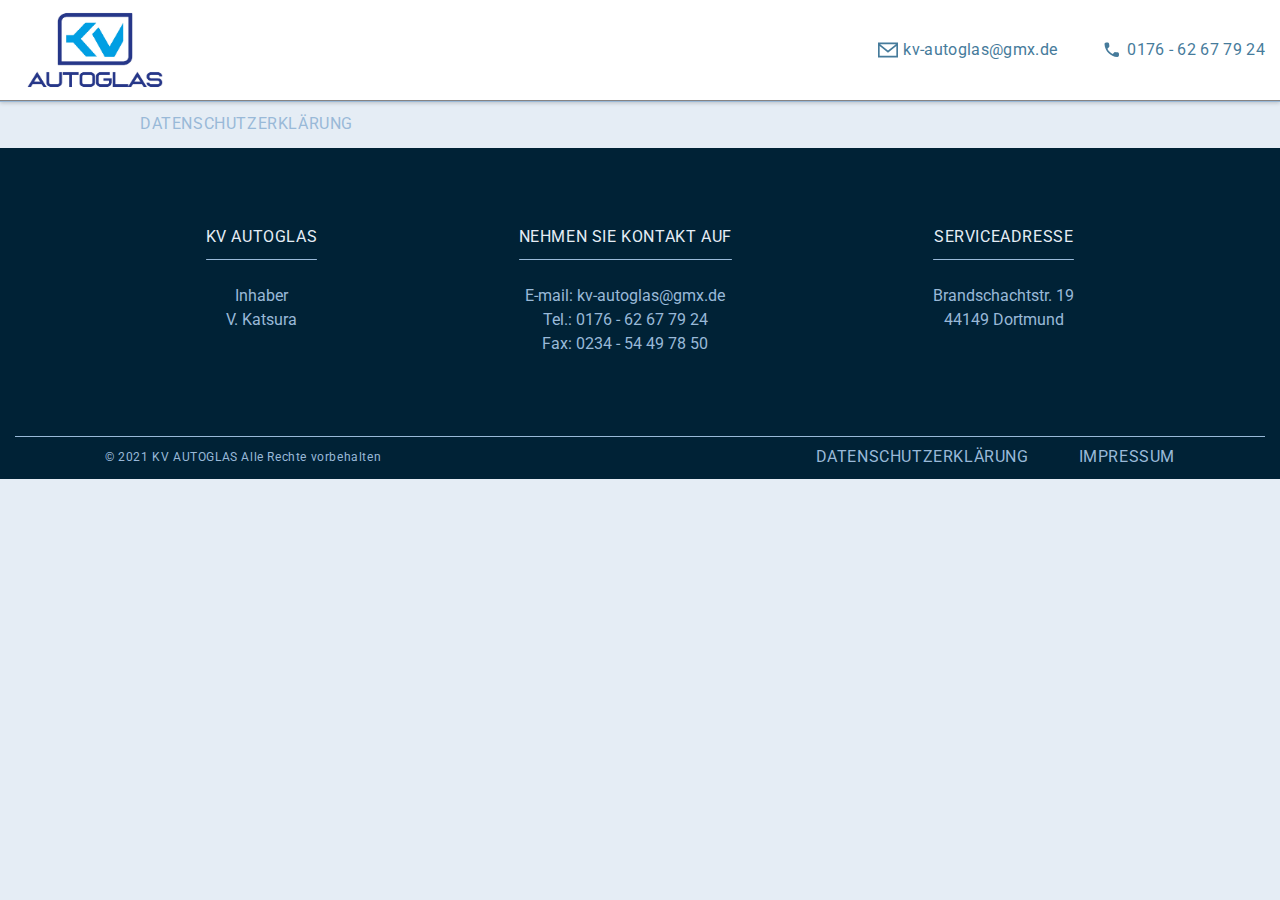
==== datenschutz.html @ 668f6c41 "Добавляет страницу защита данных" ====
<!DOCTYPE html>
<html lang="en">
    <head>
        <meta charset="UTF-8" />
        <meta http-equiv="X-UA-Compatible" content="IE=edge" />
        <meta name="viewport" content="width=device-width, initial-scale=1.0" />
        <title> AUTOGLAS-REPARATUR | KV AUTOGLAS</title>
        <meta name="description" content=" Service in Sachen Autoglas-Reparatur und Autoglas-Austausch">
        <link rel="shortcut icon" href="./images/Logo_KV-Autoglas-fav.jpg" type="image/x-icon" />
        <link rel="preconnect" href="https://fonts.gstatic.com" />
        <link
          href="https://fonts.googleapis.com/css2?family=Raleway:wght@700&family=Roboto:wght@400;500;700;900&display=swap"
          rel="stylesheet"
        />
        <link
          rel="stylesheet"
          href="https://cdnjs.cloudflare.com/ajax/libs/modern-normalize/1.0.0/modern-normalize.min.css"
        />
        <link rel="stylesheet" href="./CSS/mein.min.css" />
      </head>
<body>
    <header class="header header--datenschutz">
        <div class="contacts__wrap contacts__wrap--datenschutz" id="header">
          <div class="container container__contacts container__contacts--datenschutz">
            <a class="logo logo--mobile" href="./index.html"
              ><img
                class="logo-img"
                src="./images/Logo_KV-Autoglas-1.jpg"
                alt="Logo"
                width="180"
                height="90"
            /></a>
            <ul class="list contacts--header contacts--desktop">
              <li class="contacts__item--header contacts__item--desktop">
                <a
                  class="contacts__link--header"
                  href="mailto:kv-autoglas@gmx.de"
                >
                  <svg class="contacts__icon" width="20" height="20">
                    <use
                      href="./images/icon-contacts/icons.svg#icon-iconmonstr-email-4"
                    ></use>
                  </svg>
                  kv-autoglas@gmx.de</a
                >
              </li>
              <li class="contacts__item--header contacts__item--desktop">
                <a class="contacts__link--header" href="tel:017662677924">
                  <svg class="contacts__icon" width="20" height="20">
                    <use
                      href="./images/icon-contacts/icons.svg#icon-phone-black-18dp-1"
                    ></use>
                  </svg>
                  0176 - 62 67 79 24</a
                >
              </li>
            </ul>
          </div>
        </div>
    </header>
<main>
<section class="datenschutz">
   <ul class=" list datenschutz__list">
    <li class="list datenschutz__item"><a class="datenschutz__link" href="./index.html"></a></li>
    <li class="list datenschutz__item"><a class="datenschutz__link" href="./datenschutz.html">Datenschutzerklärung</a></li>
</ul> 
<h1></h1>
<p></p>
</section>
</main>
<footer class="footer" id="contacts">
    <div class="container">
      <div class="container__footer">
        <h2 class="visually-hidden">Контактная информация</h2>
        <section class="person footer__section">
          <h3 class="footer__title">KV AUTOGLAS</h3>
          <p class="footer__text">
            Inhaber<br />
            V. Katsura
          </p>
        </section>

        <section class="footer__section">
          <h3 class="footer__title">Nehmen Sie Kontakt auf</h3>
          <ul class="list contacts__content--footer">
            <li class="contacts__item--footer">
              <a
                class="contacts__link--footer footer__text"
                href="mailto:kv-autoglas@gmx.de"
                >E-mail: kv-autoglas@gmx.de</a
              >
            </li>

            <li class="contacts__item--footer">
              <a
                class="contacts__link--footer footer__text"
                href="tel:017662677924"
              >
                Tel.: 0176 - 62 67 79 24</a
              >
            </li>

            <li class="contacts__item--footer">
              <a
                class="contacts__link--footer footer__text"
                href="tel:023454497850"
              >
                Fax: 0234 - 54 49 78 50</a
              >
            </li>
          </ul>
        </section>

        <address class="address footer__section">
          <p class="footer__title">Serviceadresse</p>
          <a
            class="footer__text adress__link--footer"
            target="_blank"
            rel="noreferrer noopener"
            href="https://goo.gl/maps/AEfGCURZD6ztmuQS8"
            >Brandschachtstr. 19 <br />
            44149 Dortmund</a
          >
        </address>
      </div>
      <section class="datenschutz">
        <p class="copyright">	
          &#169; 2021 KV AUTOGLAS Alle Rechte vorbehalten</p>
         <ul class="list datenschutz__list">
            <li class="datenschutz__item"><a class="datenschutz__link" href="./datenschutz.html">Datenschutzerklärung</a></li>
            <li class="datenschutz__item"><a class="datenschutz__link" href="">Impressum</a></li>
        </ul>
      </section>
     
     </div>
  </footer>
</body>
</html>
---- CSS/mein.min.css ----
:root{--color-white: #ffffff;--color-text-footer: #99b9d8;--color-light: rgb(134, 132, 132);--color-main-text: #1f2c37;--color-text-contacts: #467b9b;--color-text-slogan: #001623;--color-text-title: #467b9b;--color-accent-dark: #002236;--color-accent-dark-transparent: rgba(0, 34, 54, 0.5);--color-accent-light: #2196f3;--color-icon-accent: #2196f3;--bgc-main: #e5edf5;--bgc-main-nav: #001623}.title{font-weight:400;line-height:1.1;letter-spacing:0.05em;text-transform:uppercase;color:var(--color-text-title)}.main-nav__link,.footer__title,.datenschutz__item{font-style:normal;text-transform:uppercase;color:var(--color-white)}.services__slogan,.advantages__slogan{font-style:normal;font-weight:500;line-height:1.1;color:var(--color-text-slogan)}.footer__text{font-style:normal;font-weight:400;font-size:16px;line-height:1.5;letter-spacing:0em;color:var(--color-text-footer)}.main__title{font-weight:900;text-transform:uppercase;color:var(--color-white)}body{font-family:Roboto, sans-serif;font-style:normal;font-weight:400;font-size:16px;line-height:2;letter-spacing:0.03em;background-color:var(--bgc-main);color:var(--color-main-text)}@media screen and (min-width: 768px){body{font-size:20px;letter-spacing:0.03em}}@media screen and (min-width: 1280px){body{font-size:20px;letter-spacing:0.03em}}.visually-hidden{position:absolute !important;clip:rect(1px 1px 1px 1px);clip:rect(1px, 1px, 1px, 1px);padding:0 !important;border:0 !important;height:1px !important;width:1px !important;overflow:hidden;margin-bottom:0}img{display:block;max-width:100%;height:auto}h1,h2,h3,h4,p{margin-top:0}button{font-family:inherit;cursor:pointer}.list{list-style:none;margin:0;padding:0}a{text-decoration:none;display:block}.container{width:100%;margin-left:auto;margin-right:auto;padding:0 15px}@media screen and (max-width: 767.98px){.container{max-width:480px}}@media screen and (min-width: 768px){.container{width:768px}}@media screen and (min-width: 1280px){.container{width:1280px}}.scrollup{position:fixed;z-index:2;width:35px;height:35px;background-color:var(--color-text-contacts);border:none;right:10px;bottom:100px;padding:8px 0;cursor:pointer;border-radius:50%;text-align:center;opacity:1;box-shadow:0px 4px 4px rgba(171,129,108,0.25);transition:transform 300ms ease-in-out}@media screen and (min-width: 768px){.scrollup{right:30px;bottom:150px;width:45px;height:45px}}@media screen and (min-width: 1280px){.scrollup{right:50px;bottom:200px;width:50px;height:50px;width:40px;height:40px}}.scrollup:hover{transform:scale(1.2);outline:none;-webkit-tap-highlight-color:rgba(255,255,255,0) !important;-webkit-focus-ring-color:rgba(255,255,255,0) !important;outline:none !important}.scrollup__icon{fill:var(--bgc-main);width:20px;height:20px}@media screen and (min-width: 768px){.scrollup__icon{width:22px;height:22px}}@media screen and (min-width: 1280px){.scrollup__icon{width:25px;height:25px}}.mobile-menu{position:absolute;z-index:300;top:-800%;left:0;width:100%;height:400px;display:flex;flex-direction:column;justify-content:space-between;overflow:auto;padding:40px 40px 40px 40px;background-color:var(--bgc-main-nav);transition:right 300ms;transition:opacity 500ms cubic-bezier(0.4, 0, 0.2, 1)}.mobile-menu.is-open{top:55px;left:0}.mobile-menu--close{display:none}.is-open .mobile-menu--close{display:block}.is-open .mobile-menu--open{display:none}@media screen and (max-width: 767.98px){.desktop{display:none}}.main-nav{text-align:center}@media screen and (min-width: 768px){.main-nav{display:flex;padding-left:20px;padding-right:20px;justify-content:space-between}}@media screen and (min-width: 1280px){.main-nav{display:flex;padding-left:90px;padding-right:90px;justify-content:space-between}}.main-nav__item{position:relative}.main-nav__link{padding:20px 0 20px 0;font-size:16px;font-weight:400;line-height:1.14}@media screen and (min-width: 768px) and (max-width: 1000px){.main-nav__link{font-size:14px;font-weight:400;line-height:1.14}}.main-nav__link::after{position:absolute;bottom:2px;left:0;content:"";display:block;height:2px;width:100%;border-radius:2px;background-color:var(--color-white);transition:transform 270ms cubic-bezier(0.4, 0, 0.2, 1);transform:scale(0)}.main-nav__item:hover .main-nav__link::after,.main-nav__item:focus .main-nav__link::after{transform:scale(1)}.section{padding-top:50px;padding-bottom:50px}@media screen and (min-width: 768px){.section{padding-top:70px;padding-bottom:70px}}@media screen and (min-width: 1280px){.section{padding-top:120px;padding-bottom:120px}}.title{display:block;margin-bottom:20px;font-size:10px}@media screen and (min-width: 768px){.title{font-size:12px}}.title::after{content:"";display:inline-block;margin-left:8px;width:50px;height:1px;background-color:var(--color-text-title)}.copyright{text-align:center;margin-bottom:0;font-style:normal;font-weight:400;font-size:12px;line-height:1.5;letter-spacing:0.05em;color:var(--color-text-footer)}.header-nav{background-color:var(--bgc-main-nav);position:fixed;z-index:100;top:0;left:0;width:100%}@media screen and (max-width: 767.98px){.container--nav{display:flex;justify-content:space-between;align-items:center;padding-top:5px;padding-bottom:5px}}.contacts--mobile{display:flex;flex-direction:column;align-items:flex-start}@media screen and (min-width: 768px){.contacts--mobile{display:none}}@media screen and (max-width: 767.98px){.contacts__link--mobile{font-style:normal;font-weight:400;font-size:14px;line-height:1.6;letter-spacing:0.02em;color:var(--color-white)}.contacts__link--mobile:focus,.contacts__link--mobile:hover{color:var(--color-text-contacts)}.contacts__link--mobile:focus .contacts__icon--mobile,.contacts__link--mobile:hover .contacts__icon--mobile{fill:var(--color-text-contacts)}}@media screen and (max-width: 767.98px){.contacts__icon--mobile{display:inline-block;object-fit:contain;fill:var(--color-white);stroke-width:1px;transition:fill 250ms cubic-bezier(0.4, 0, 0.2, 1);margin-right:5px}}.main-nav__btn{position:relative;width:40px;height:40px;justify-content:space-between;align-items:center;border:none;background-color:transparent;-webkit-tap-highlight-color:rgba(255,255,255,0) !important;-webkit-focus-ring-color:rgba(255,255,255,0) !important;outline:none !important;background-color:transparent}@media screen and (min-width: 768px){.main-nav__btn{display:none}}.main-nav__btn:hover .main-nav__icon,.main-nav__btn:focus .main-nav__icon{fill:var(--color-text-contacts)}.main-nav__icon--close{position:absolute;top:5px;left:5px;width:20px;height:20px}.main-nav__icon{width:30px;height:30px;fill:var(--color-white)}.contacts__wrap{background-color:var(--color-white);padding-top:53px}@media screen and (min-width: 768px){.contacts__wrap{padding-top:53px}}@media screen and (min-width: 1280px){.contacts__wrap{padding-top:58px}}@media screen and (min-width: 768px){.container__contacts{display:flex;justify-content:space-between;align-items:center}}.contacts--desktop{display:none}@media screen and (min-width: 768px){.contacts--desktop{display:flex}}@media screen and (max-width: 767.98px){.logo--mobile{display:flex;align-items:center;justify-content:center}}@media screen and (max-width: 767.98px){.logo-img{width:100px;height:70px}}@media screen and (min-width: 768px){.logo-img{width:140px;height:90px}}@media screen and (min-width: 1280px){.logo-img{width:160px;height:100px}}.contacts__item--desktop{display:flex;align-items:center}.contacts__item--desktop:first-child{margin-right:45px}@media screen and (min-width: 768px){.contacts__icon{display:inline-block;object-fit:contain;fill:var(--color-text-contacts);stroke-width:2px;transition:fill 250ms cubic-bezier(0.4, 0, 0.2, 1);margin-right:5px}.contacts__item--desktop:hover .contacts__icon,.contacts__item--desktop:focus .contacts__icon{fill:var(--color-accent-light)}}@media screen and (min-width: 768px){.contacts__link--header{display:flex;justify-content:center;align-items:center;font-style:normal;font-weight:400;font-size:16px;line-height:1.14;letter-spacing:0.02em;color:var(--color-text-contacts);transition:color 250ms cubic-bezier(0.4, 0, 0.2, 1)}.contacts__item--header:hover .contacts__link--header,.contacts__item--header:focus .contacts__link--header{color:var(--color-accent-light)}}.hero{background-image:linear-gradient(to right, #3e98cc 5%, #1271a6 20%, #0a3953 80%, #002236);padding:100px 0;width:100%;box-shadow:0 5px 5px -5px rgba(0,0,0,0.5)}@media screen and (min-width: 768px){.hero{padding:100px 0 100px 0}}@media screen and (min-width: 768px){.hero{padding:150px 0 150px 0}}@media screen and (max-width: 767.98px){.hero__container{margin:0 auto}}@media screen and (min-width: 768px){.hero__container{width:calc(100% / 9 * 7);margin:0 auto}}.main__title{display:block;text-align:center;margin-bottom:0;text-shadow:2px 4px 3px rgba(0,0,0,0.3);font-size:24px;line-height:1.36;letter-spacing:0.03em}@media screen and (min-width: 768px){.main__title{font-size:40px;line-height:1.36}}@media screen and (min-width: 1280px){.main__title{font-size:48px;line-height:1.36;letter-spacing:0.06em}}.main__title::after{content:"";display:inline-block;height:2px;width:100%;background-color:var(--bgc-main-nav)}.hero__text{color:var(--bgc-main-nav);text-transform:uppercase;font-size:18px;font-weight:400;line-height:1.14;text-align:center;margin-bottom:0}@media screen and (min-width: 768px){.hero__text{font-size:20px}}.general{display:block}@media screen and (max-width: 1279.98px){.general{display:none}}@media screen and (min-width: 768px){.container__general{padding-left:30px;padding-right:30px}}@media screen and (min-width: 1280px){.container__general{display:block;padding-left:90px;padding-right:90px}}.general__text{margin-bottom:0;text-indent:25px;text-align:justify}.services{margin:0 auto;background-color:var(--color-white);box-shadow:0 2px 4px rgba(0,0,0,0.2)}@media screen and (min-width: 1280px){.services{width:1280px}}.container__services{position:relative;background-color:var(--color-white);border-radius:4px}@media screen and (min-width: 768px){.container__services{padding-left:90px;padding-right:90px}}@media screen and (min-width: 1280px){.container__services{display:flex;justify-content:space-between}}.services__slogan{font-size:20px;text-align:center;margin-bottom:0}@media screen and (min-width: 768px){.services__slogan{font-size:28px}}@media screen and (min-width: 1280px){.services__slogan{font-size:30px;text-align:left}}.services__wrap{padding-bottom:15px;padding-top:15px}@media screen and (min-width: 1280px){.services__wrap{flex-basis:calc((100% - 90px) / 2);padding-bottom:20px;padding-top:20px}}@media screen and (min-width: 1280px){.services__content{flex-basis:calc((100% - 90px) / 2)}}.services__box{display:flex;align-items:center;color:var(--color-main-text)}.services__icon{fill:var(--color-icon-accent);margin-right:10px}@media screen and (min-width: 768px){.services__icon{margin-right:20px}}.services__text--more{display:flex}@media screen and (max-width: 767.98px){.services__item--more:not(:last-child){margin-bottom:10px}}.services__btn--more{position:absolute;bottom:0;right:70px;width:30px;height:20px;border:none;background-color:transparent;-webkit-tap-highlight-color:rgba(255,255,255,0) !important;-webkit-focus-ring-color:rgba(255,255,255,0) !important;outline:none !important}@media screen and (min-width: 768px){.services__btn--more{bottom:0px;right:380px;width:40px;height:30px}}@media screen and (min-width: 1280px){.services__btn--more{bottom:0;right:300px;width:40px;height:30px}}.icon__more-less{fill:var(--color-main-text);width:17px;height:17px}@media screen and (min-width: 768px){.icon__more-less{width:20px;height:20px}}@media screen and (min-width: 1280px){.icon__more-less{width:20px;height:20px}}.services__content--more{display:none}.services__content--more.is-open{display:block}.icon__less{display:none}.is-open .icon__less{display:block}.is-open .icon__more{display:none}.container__about{text-align:justify}@media screen and (min-width: 768px){.container__about{padding-right:90px;padding-left:90px}}.about__text{margin-bottom:0}.advantages{background-color:var(--color-white);box-shadow:0 2px 4px rgba(0,0,0,0.2);margin:0 auto}@media screen and (min-width: 1280px){.advantages{width:1280px}}.container__advantages{background-color:var(--color-white);border-radius:4px}@media screen and (min-width: 768px){.container__advantages{padding-left:90px;padding-right:90px}}.advantages__slogan{font-size:20px;text-align:center}@media screen and (min-width: 768px){.advantages__slogan{font-size:28px;margin-bottom:70px}}@media screen and (min-width: 1280px){.advantages__slogan{font-size:30px;text-align:left}}@media screen and (min-width: 768px){.advantages__content{display:flex;flex-wrap:wrap;margin-top:-70px;margin-left:-20px}}@media screen and (min-width: 1280px){.advantages__content{display:flex;flex-wrap:wrap;margin-top:-70px;margin-left:-70px}}.advantages__item{display:flex;align-items:flex-start;color:var(--color-main-text)}@media screen and (min-width: 768px){.advantages__item{margin-left:20px;margin-top:70px;flex-basis:calc((100% - 4 * 10px) / 2)}}@media screen and (min-width: 768px) and (max-width: 1279.98px){.advantages__item{font-size:18px}}@media screen and (min-width: 1280px){.advantages__item{margin-left:70px;margin-top:70px;flex-basis:calc((100% - 4 * 35px) / 2)}}.advantages__icon{width:20px;height:20px;fill:var(--color-icon-accent);margin-top:10px;margin-right:20px}.container__price{text-align:justify}@media screen and (min-width: 768px){.container__price{padding-right:90px;padding-left:90px}}.price__text{text-align:justify;text-indent:10px}@media screen and (min-width: 768px){.price__text{text-indent:25px}}.header--datenschutz{border-bottom:1px solid var(--color-light);box-shadow:0 2px 4px rgba(0,0,0,0.2)}.contacts__wrap--datenschutz{padding-top:0}.container__contacts--datenschutz{top:0;left:0}.footer{background-color:var(--color-accent-dark)}.container__footer{text-align:center;padding-top:50px}@media screen and (min-width: 768px){.container__footer{display:flex;justify-content:space-around;padding:30px 70px 70px 70px}}@media screen and (min-width: 1280px){.container__footer{padding:80px 90px 80px 90px}}@media screen and (max-width: 767.98px){.footer__section{margin-bottom:40px}}.footer__title{color:var(--bgc-main);font-size:14px;font-weight:400;line-height:1.14}@media screen and (max-width: 767.98px){.footer__title{display:inline-block}}@media screen and (min-width: 768px){.footer__title{margin-bottom:20px;text-align:center;font-size:16px;font-weight:400;line-height:1.14}}.footer__title::after{content:"";display:inline-block;width:100%;height:1px;border-radius:4px;background-color:var(--color-text-footer)}.footer__text{font-style:normal;margin-bottom:0}.adress__link--footer{margin-bottom:20px}.contacts__link--footer:hover,.contacts__link--footer:focus,.adress__link--footer:hover,.adress__link--footer:focus{color:var(--color-icon-accent)}.datenschutz{position:relative}@media screen and (max-width: 767.98px){.datenschutz{padding-top:20px;padding-bottom:20px}}@media screen and (min-width: 768px){.datenschutz{padding:10px 90px 10px 90px}}@media screen and (min-width: 1280px){.datenschutz{display:flex;align-items:center;justify-content:space-between}}.datenschutz::before{position:absolute;left:0;top:40px;content:"";display:inline-block;width:100%;height:1px;background-color:var(--color-text-footer)}@media screen and (min-width: 768px){.datenschutz::before{left:0;top:30px}}@media screen and (min-width: 1280px){.datenschutz::before{left:0;top:0}}@media screen and (max-width: 1279.98px){.datenschutz__list{padding-top:10px}}@media screen and (min-width: 430px){.datenschutz__list{display:flex;justify-content:center}}.datenschutz__item{text-transform:uppercase;font-weight:400;line-height:1.4;font-size:14px}@media screen and (min-width: 430px){.datenschutz__item:not(:last-child){margin-right:50px}}@media screen and (min-width: 768px){.datenschutz__item:not(:last-child){margin-right:180px}}@media screen and (min-width: 1280px){.datenschutz__item:not(:last-child){margin-right:50px}}@media screen and (min-width: 768px){.datenschutz__item{font-size:16px}}.datenschutz__link{color:var(--color-text-footer)}.datenschutz__link:hover,.datenschutz__link:focus{color:var(--color-icon-accent)}
/*# sourceMappingURL=mein.min.css.map */
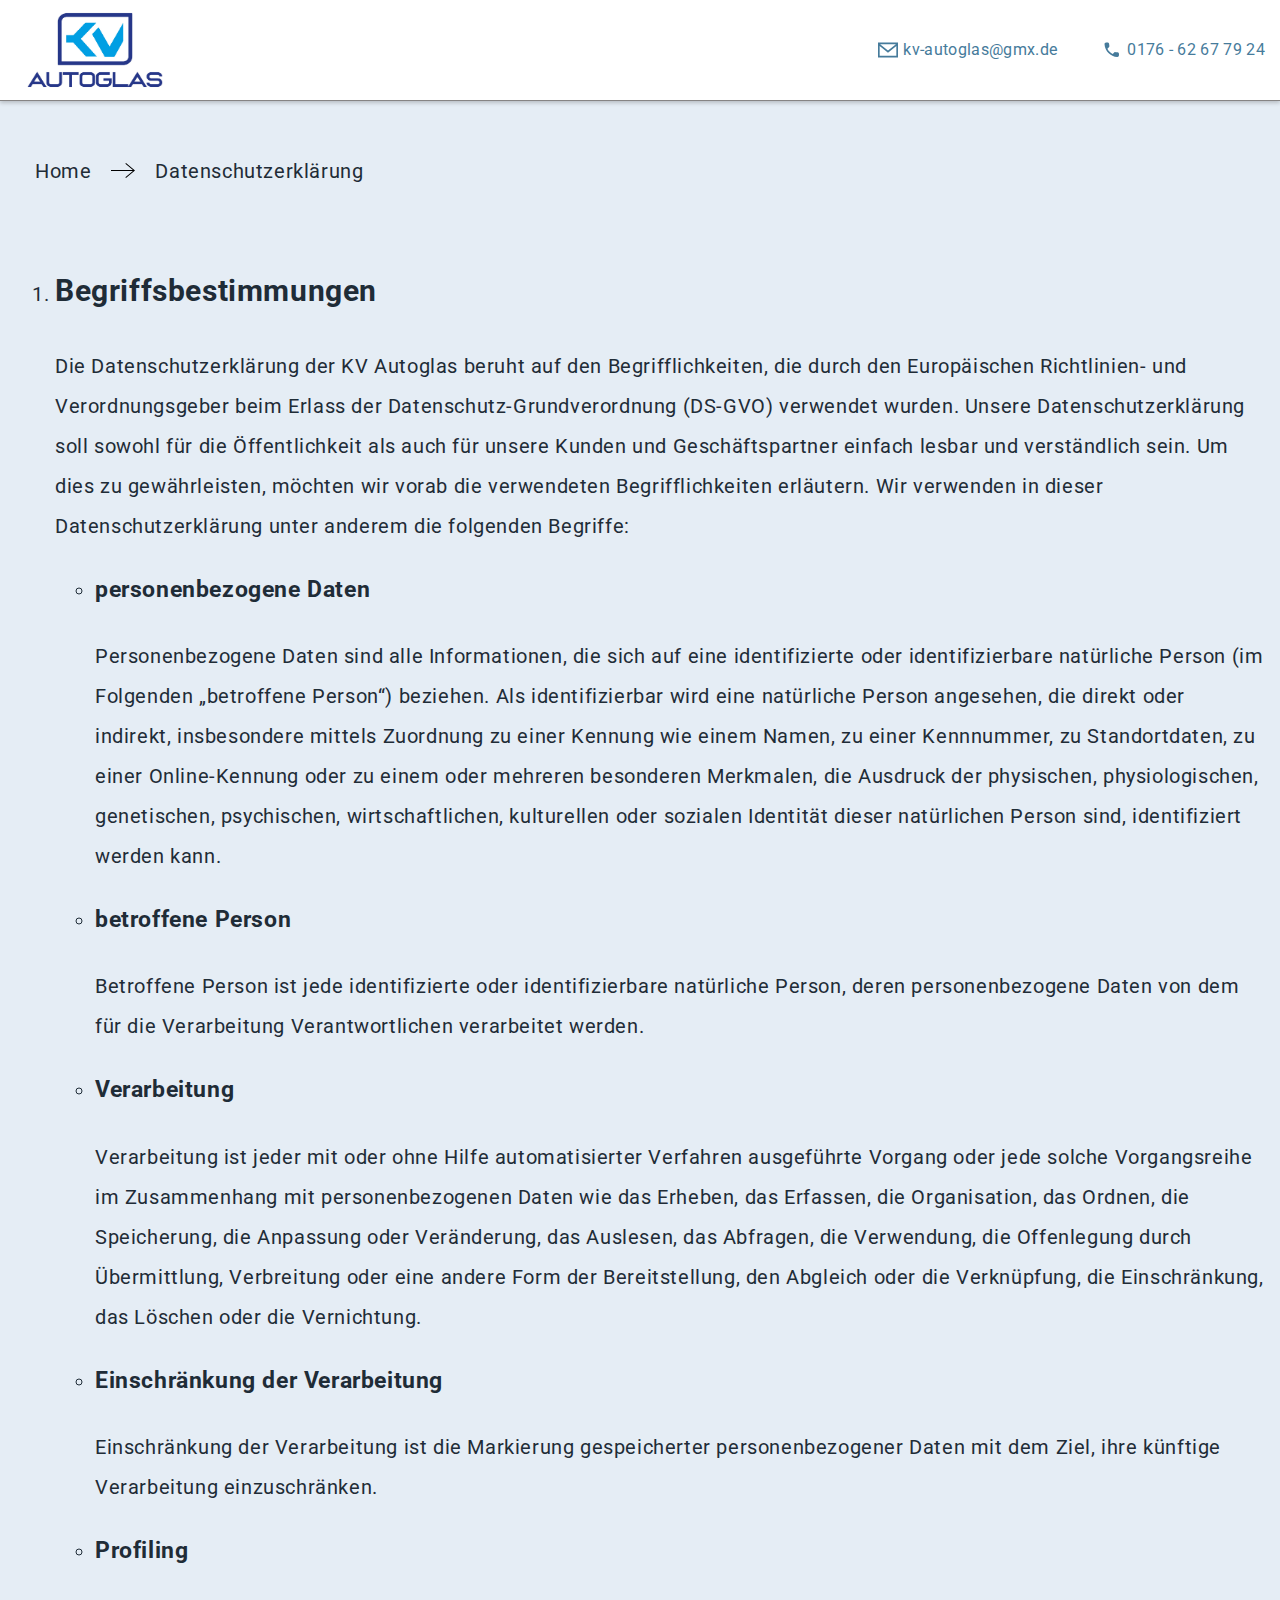
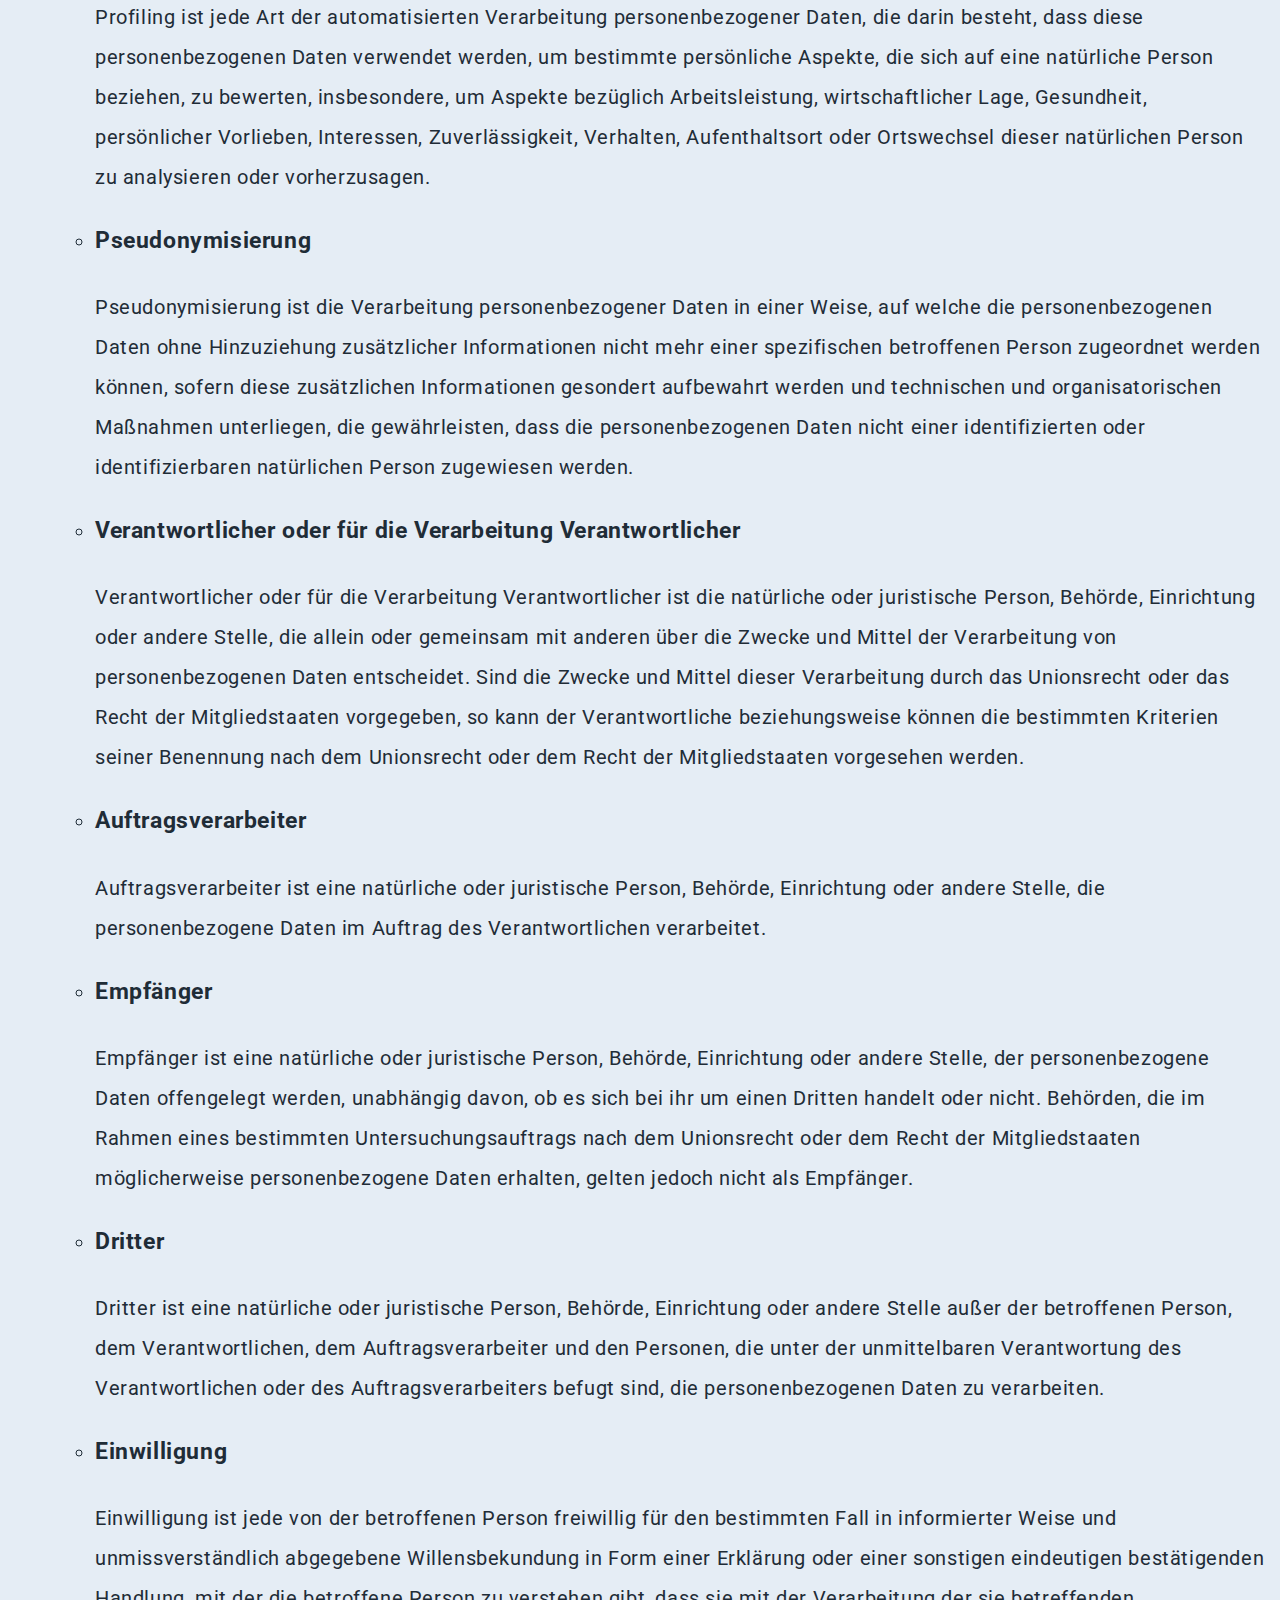
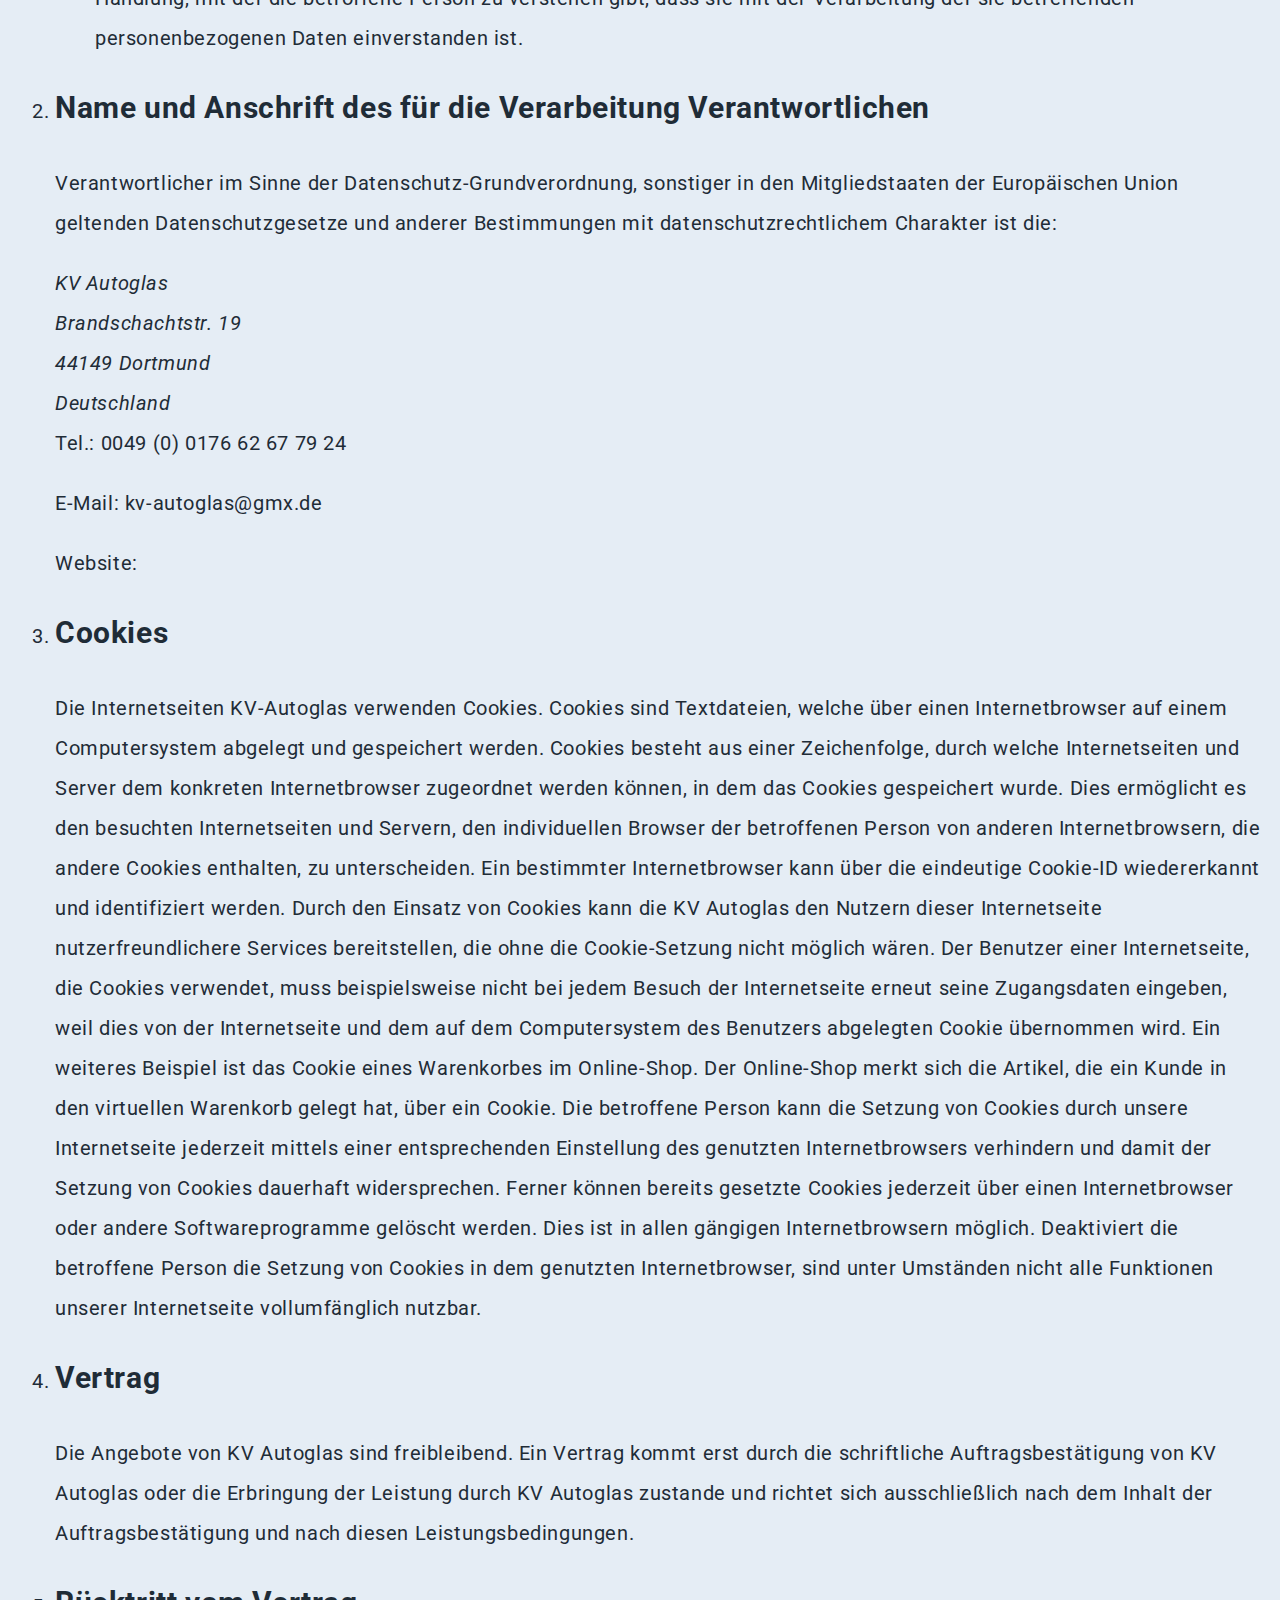
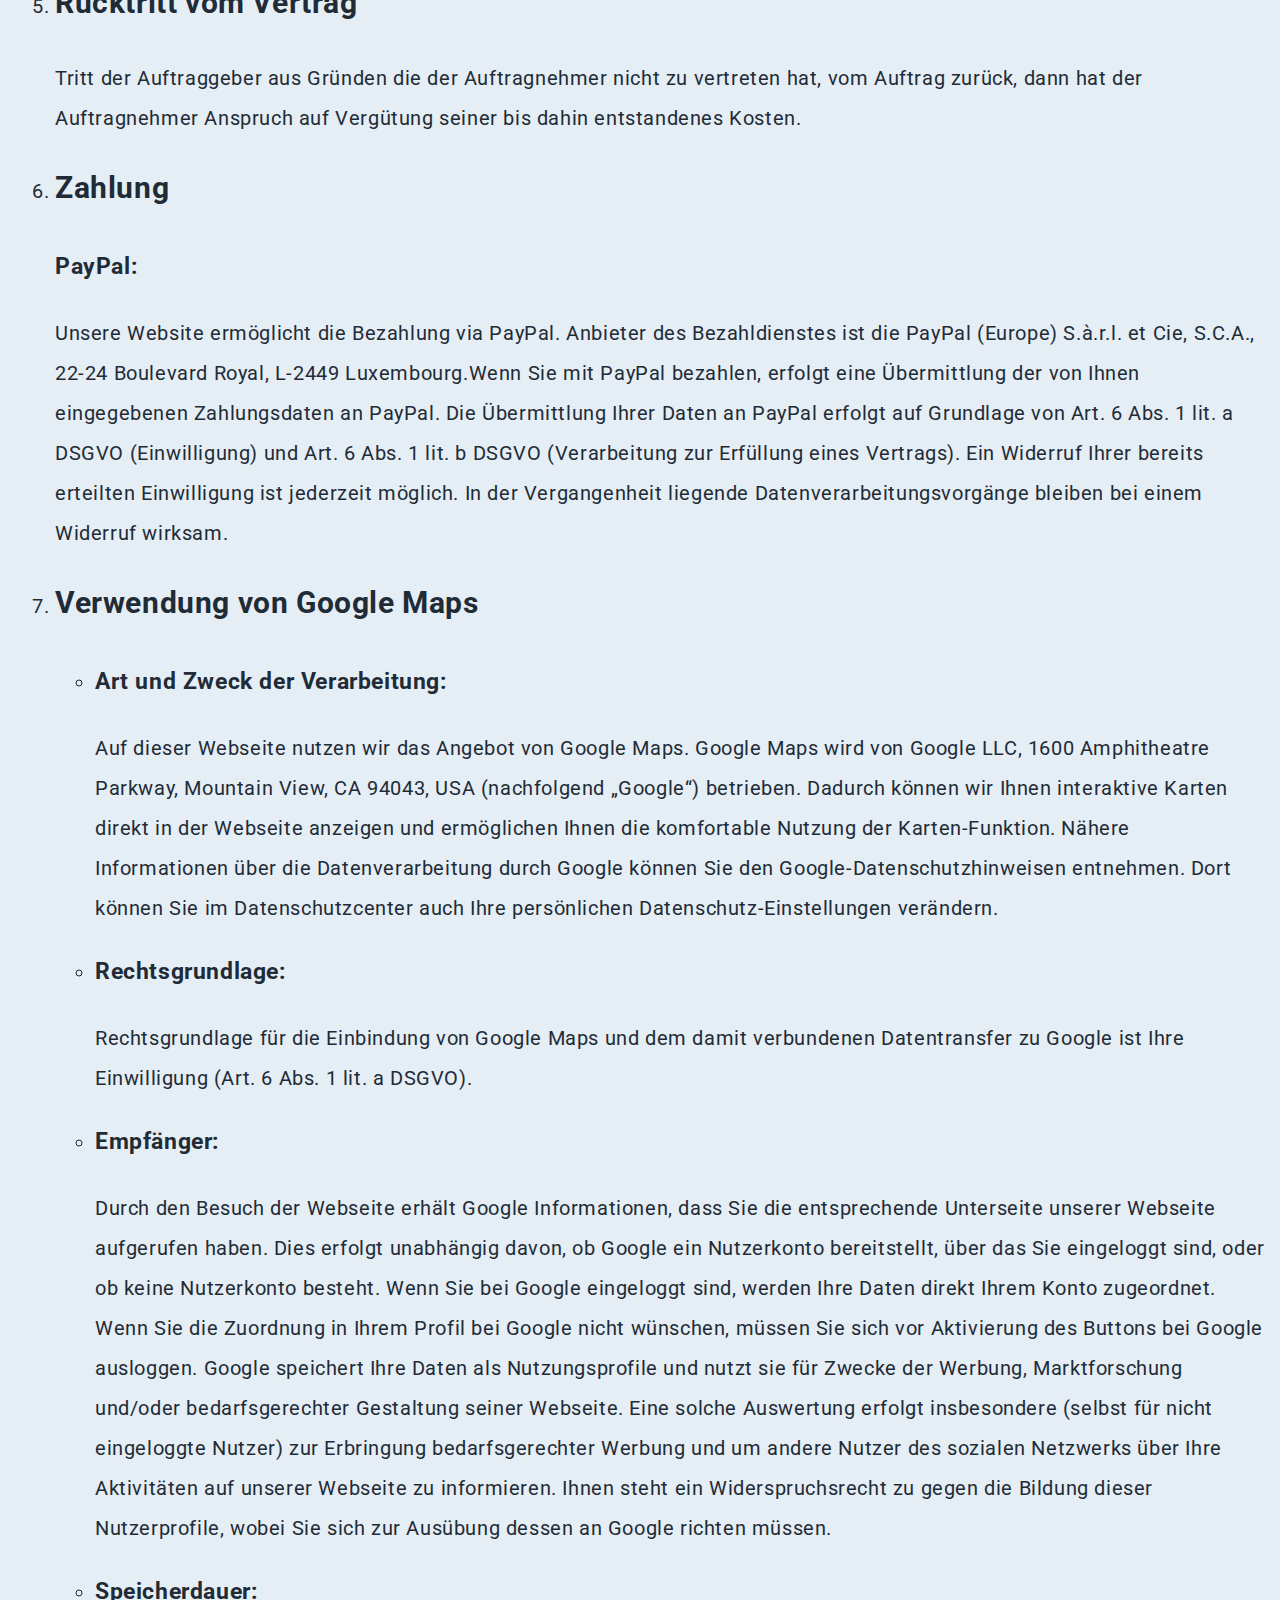
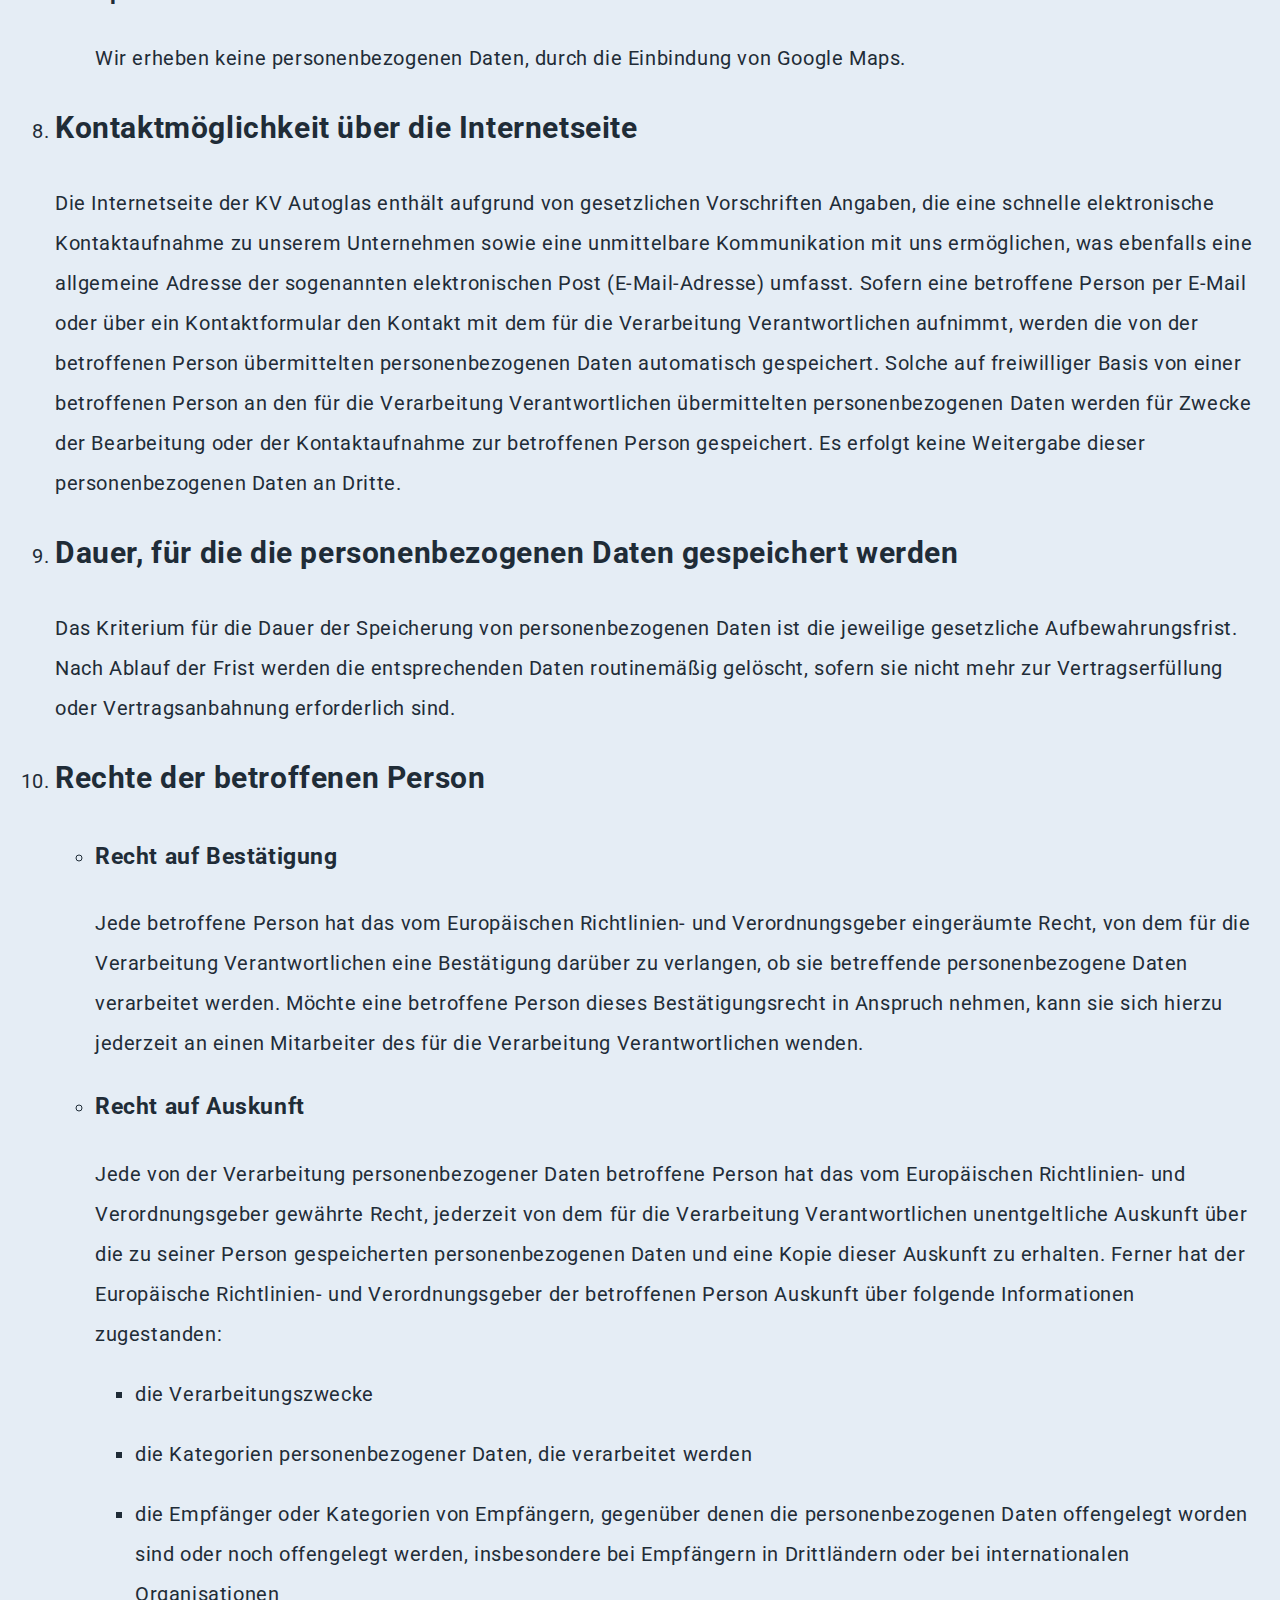
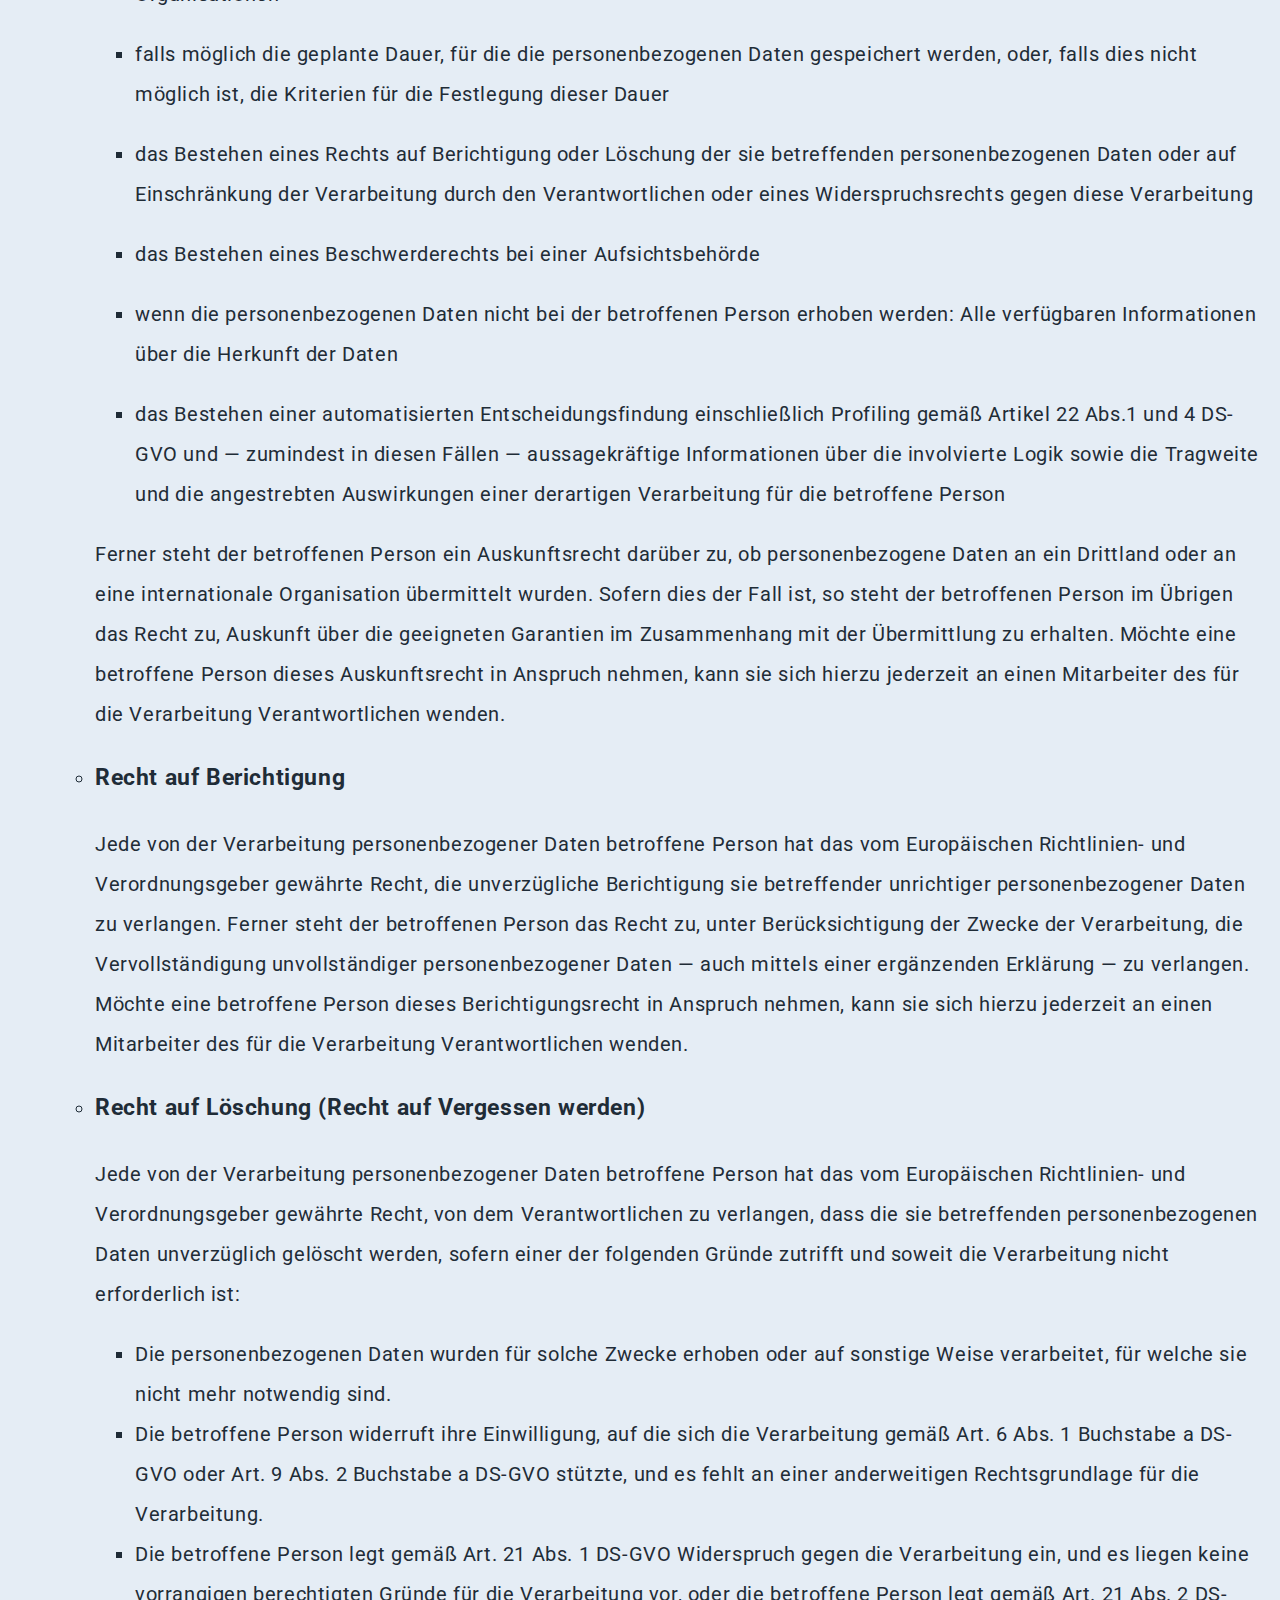
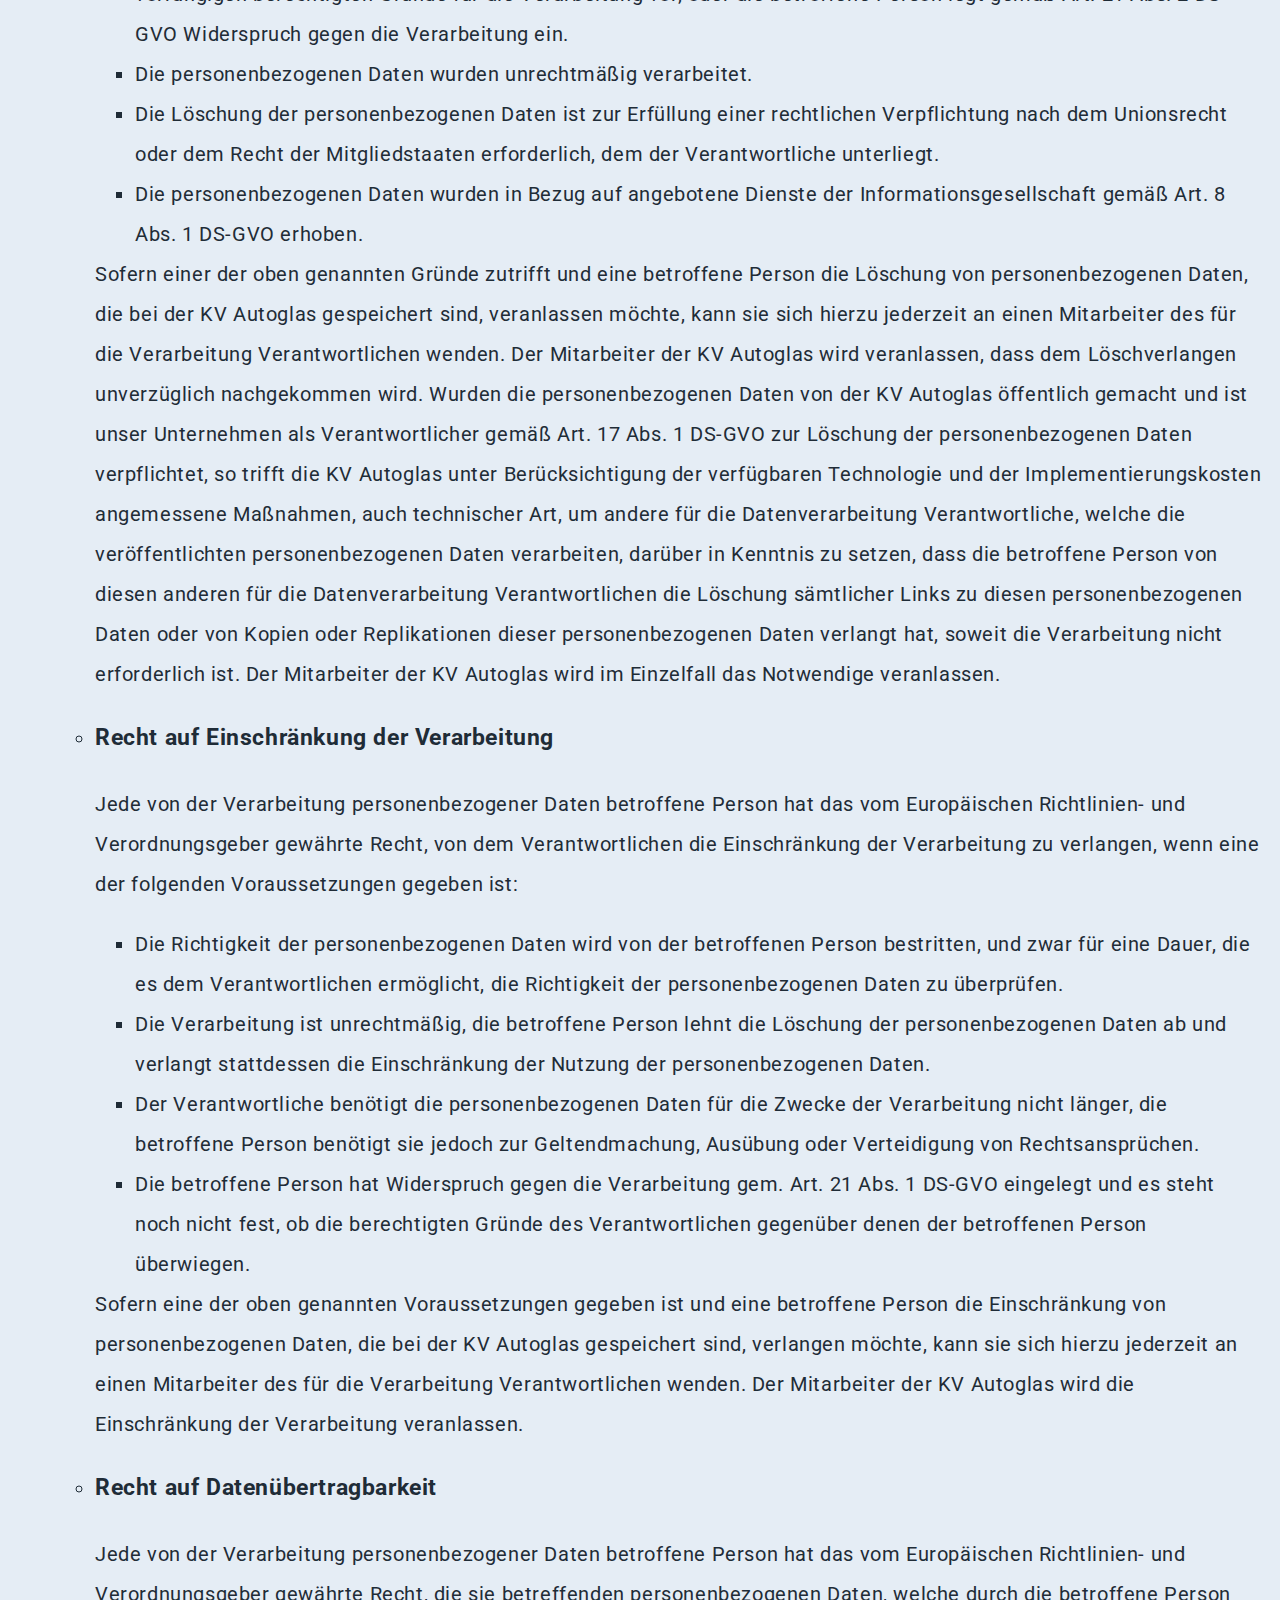
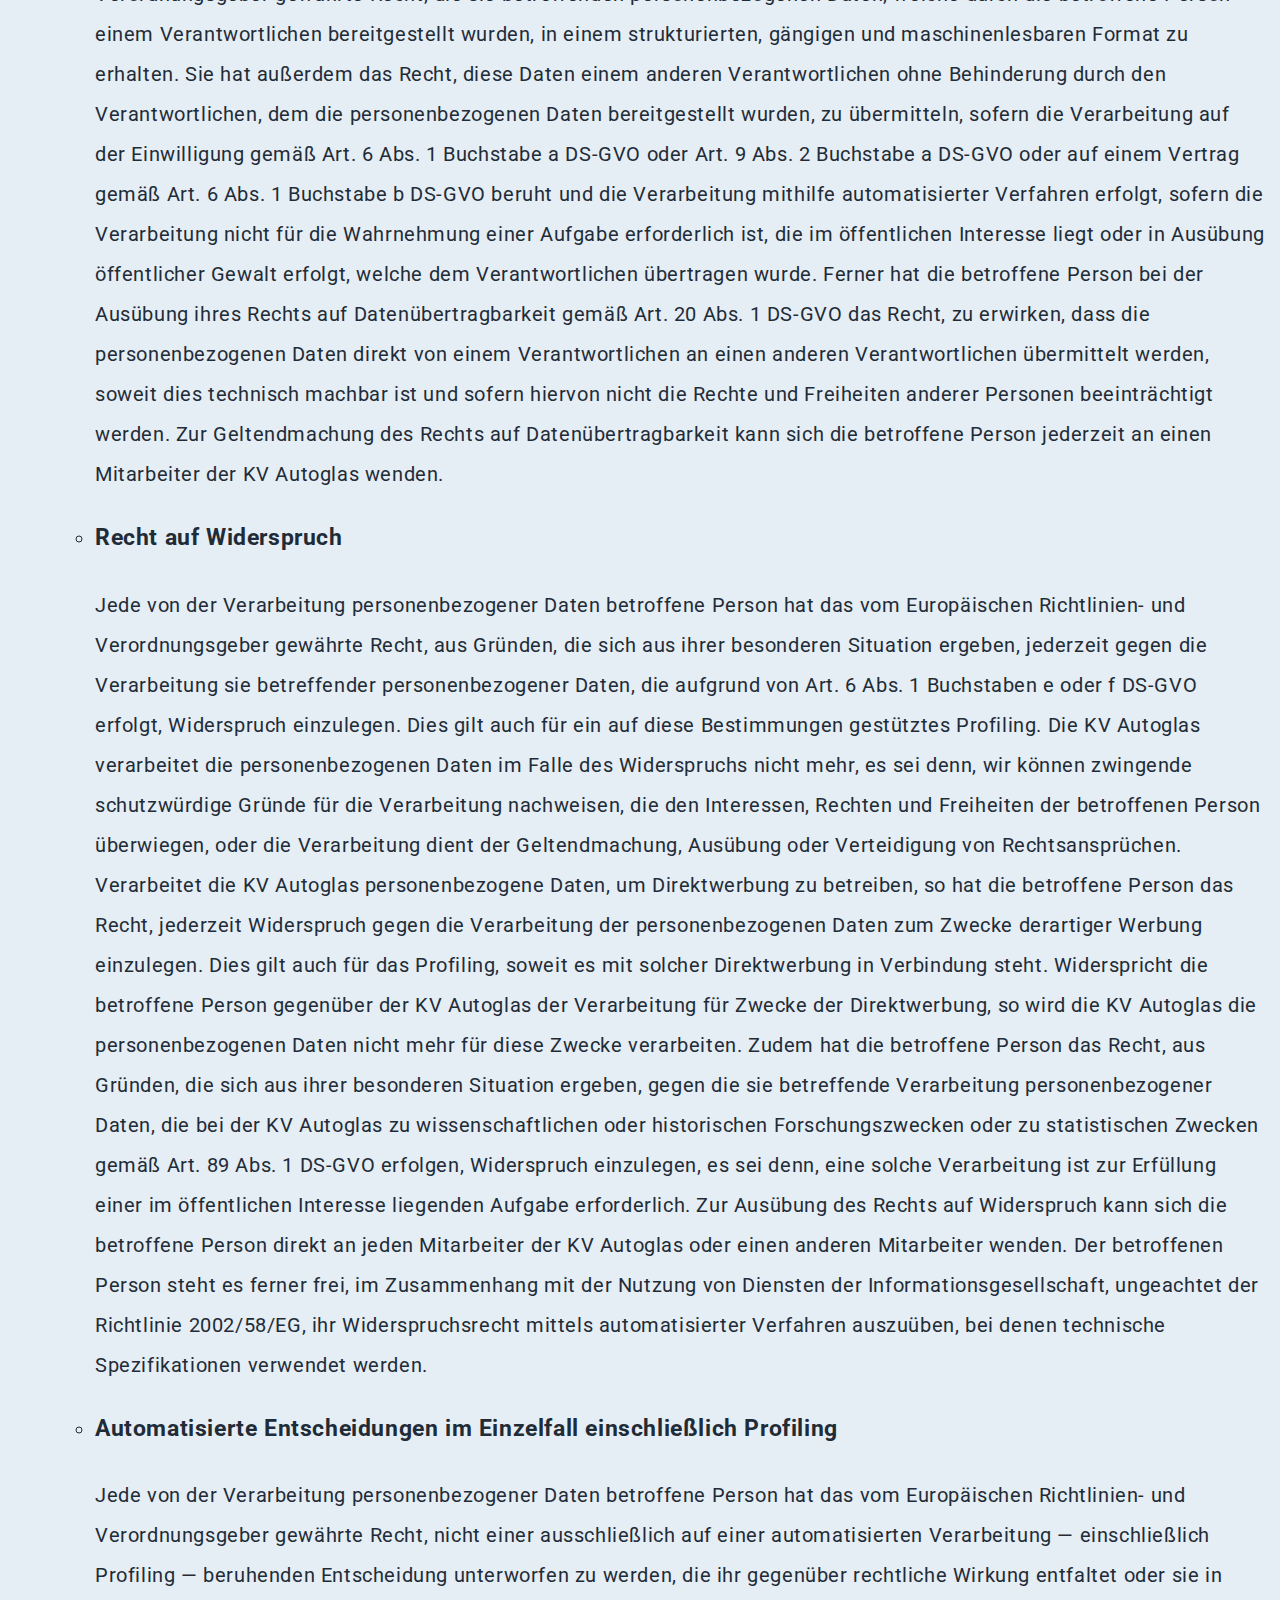
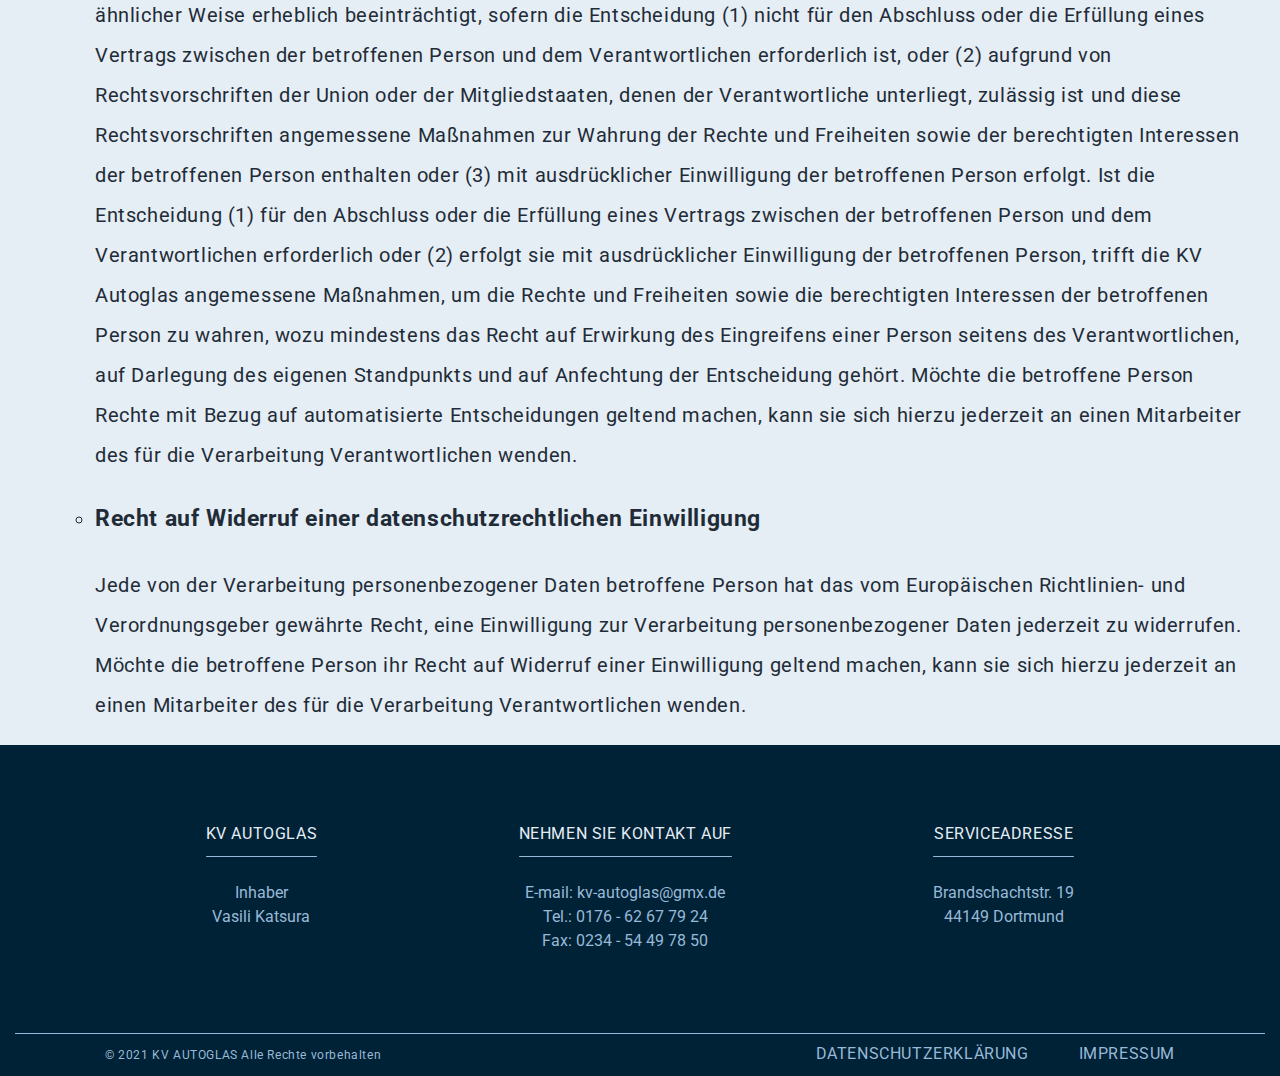
==== commit def88210: "Добавляет имперссум и защиту данных" ====
--- a/datenschutz.html
+++ b/datenschutz.html
@@ -60,12 +60,245 @@
     </header>
 <main>
 <section class="datenschutz">
+<div class="container">
    <ul class=" list datenschutz__list">
-    <li class="list datenschutz__item"><a class="datenschutz__link" href="./index.html"></a></li>
+    <li class="list datenschutz__item"><a class="datenschutz__link" href="./index.html">Home</a></li>
     <li class="list datenschutz__item"><a class="datenschutz__link" href="./datenschutz.html">Datenschutzerklärung</a></li>
 </ul> 
-<h1></h1>
-<p></p>
+</div>
+</section>
+<section>
+    <div class="container">
+    <ol>
+        <li>
+            <h2>Begriffsbestimmungen</h2>
+            <p>Die Datenschutzerklärung der KV Autoglas beruht auf den Begrifflichkeiten, die durch den Europäischen Richtlinien- und Verordnungsgeber beim Erlass der Datenschutz-Grundverordnung (DS-GVO) verwendet wurden. Unsere Datenschutzerklärung soll sowohl für die Öffentlichkeit als auch für unsere Kunden und Geschäftspartner einfach lesbar und verständlich sein. Um dies zu gewährleisten, möchten wir vorab die verwendeten Begrifflichkeiten erläutern.
+                Wir verwenden in dieser Datenschutzerklärung unter anderem die folgenden Begriffe:
+            </p>
+            <ul>
+                <li>
+                    <h3>personenbezogene Daten</h3>
+                    <p>Personenbezogene Daten sind alle Informationen, die sich auf eine identifizierte oder identifizierbare natürliche Person (im Folgenden „betroffene Person“) beziehen. Als identifizierbar wird eine natürliche Person angesehen, die direkt oder indirekt, insbesondere mittels Zuordnung zu einer Kennung wie einem Namen, zu einer Kennnummer, zu Standortdaten, zu einer Online-Kennung oder zu einem oder mehreren besonderen Merkmalen, die Ausdruck der physischen, physiologischen, genetischen, psychischen, wirtschaftlichen, kulturellen oder sozialen Identität dieser natürlichen Person sind, identifiziert werden kann.</p>
+                </li>
+                <li>
+                    <h3>betroffene Person</h3>
+                    <p>Betroffene Person ist jede identifizierte oder identifizierbare natürliche Person, deren personenbezogene Daten von dem für die Verarbeitung Verantwortlichen verarbeitet werden.</p>
+                </li>
+                <li>
+                    <h3>Verarbeitung</h3>
+                    <p>Verarbeitung ist jeder mit oder ohne Hilfe automatisierter Verfahren ausgeführte Vorgang oder jede solche Vorgangsreihe im Zusammenhang mit personenbezogenen Daten wie das Erheben, das Erfassen, die Organisation, das Ordnen, die Speicherung, die Anpassung oder Veränderung, das Auslesen, das Abfragen, die Verwendung, die Offenlegung durch Übermittlung, Verbreitung oder eine andere Form der Bereitstellung, den Abgleich oder die Verknüpfung, die Einschränkung, das Löschen oder die Vernichtung.</p>
+                </li>
+                <li>
+                    <h3>Einschränkung der Verarbeitung</h3>
+                    <p>Einschränkung der Verarbeitung ist die Markierung gespeicherter personenbezogener Daten mit dem Ziel, ihre künftige Verarbeitung einzuschränken.</p>
+                </li>
+                <li>
+                    <h3>Profiling</h3>
+                    <p>Profiling ist jede Art der automatisierten Verarbeitung personenbezogener Daten, die darin besteht, dass diese personenbezogenen Daten verwendet werden, um bestimmte persönliche Aspekte, die sich auf eine natürliche Person beziehen, zu bewerten, insbesondere, um Aspekte bezüglich Arbeitsleistung, wirtschaftlicher Lage, Gesundheit, persönlicher Vorlieben, Interessen, Zuverlässigkeit, Verhalten, Aufenthaltsort oder Ortswechsel dieser natürlichen Person zu analysieren oder vorherzusagen.</p>
+                </li>
+                <li>
+                    <h3>Pseudonymisierung</h3>
+                    <p>Pseudonymisierung ist die Verarbeitung personenbezogener Daten in einer Weise, auf welche die personenbezogenen Daten ohne Hinzuziehung zusätzlicher Informationen nicht mehr einer spezifischen betroffenen Person zugeordnet werden können, sofern diese zusätzlichen Informationen gesondert aufbewahrt werden und technischen und organisatorischen Maßnahmen unterliegen, die gewährleisten, dass die personenbezogenen Daten nicht einer identifizierten oder identifizierbaren natürlichen Person zugewiesen werden. </p>
+                </li>
+                <li>
+                    <h3>Verantwortlicher oder für die Verarbeitung Verantwortlicher</h3>
+                    <p>Verantwortlicher oder für die Verarbeitung Verantwortlicher ist die natürliche oder juristische Person, Behörde, Einrichtung oder andere Stelle, die allein oder gemeinsam mit anderen über die Zwecke und Mittel der Verarbeitung von personenbezogenen Daten entscheidet. Sind die Zwecke und Mittel dieser Verarbeitung durch das Unionsrecht oder das Recht der Mitgliedstaaten vorgegeben, so kann der Verantwortliche beziehungsweise können die bestimmten Kriterien seiner Benennung nach dem Unionsrecht oder dem Recht der Mitgliedstaaten vorgesehen werden.</p>
+                </li>
+                <li>
+                    <h3>Auftragsverarbeiter</h3>
+                    <p>Auftragsverarbeiter ist eine natürliche oder juristische Person, Behörde, Einrichtung oder andere Stelle, die personenbezogene Daten im Auftrag des Verantwortlichen verarbeitet.</p>
+                </li>
+                <li>
+                    <h3>Empfänger</h3>
+                    <p>Empfänger ist eine natürliche oder juristische Person, Behörde, Einrichtung oder andere Stelle, der personenbezogene Daten offengelegt werden, unabhängig davon, ob es sich bei ihr um einen Dritten handelt oder nicht. Behörden, die im Rahmen eines bestimmten Untersuchungsauftrags nach dem Unionsrecht oder dem Recht der Mitgliedstaaten möglicherweise personenbezogene Daten erhalten, gelten jedoch nicht als Empfänger.</p>
+                </li>
+                <li>
+                    <h3>Dritter</h3>
+                    <p>Dritter ist eine natürliche oder juristische Person, Behörde, Einrichtung oder andere Stelle außer der betroffenen Person, dem Verantwortlichen, dem Auftragsverarbeiter und den Personen, die unter der unmittelbaren Verantwortung des Verantwortlichen oder des Auftragsverarbeiters befugt sind, die personenbezogenen Daten zu verarbeiten.</p>
+                </li>
+                <li>
+                    <h3>Einwilligung</h3>
+                    <p>Einwilligung ist jede von der betroffenen Person freiwillig für den bestimmten Fall in informierter Weise und unmissverständlich abgegebene Willensbekundung in Form einer Erklärung oder einer sonstigen eindeutigen bestätigenden Handlung, mit der die betroffene Person zu verstehen gibt, dass sie mit der Verarbeitung der sie betreffenden personenbezogenen Daten einverstanden ist.</p>
+                </li>
+            </ul>
+        </li>
+        <li>
+            <h2>Name und Anschrift des für die Verarbeitung Verantwortlichen</h2>
+            <p>Verantwortlicher im Sinne der Datenschutz-Grundverordnung, sonstiger in den Mitgliedstaaten der Europäischen Union geltenden Datenschutzgesetze und anderer Bestimmungen mit datenschutzrechtlichem Charakter ist die:</p>
+            <address>KV Autoglas <br>
+                Brandschachtstr. 19 <br>
+                44149 Dortmund <br>
+                Deutschland
+                </address>
+                <p>Tel.: 0049 (0) 0176 62 67 79 24</p>
+                <p>E-Mail: kv-autoglas@gmx.de</p>
+                <p>Website: </p>
+        </li>
+        <li>
+            <h2>Cookies</h2>
+            <p>Die Internetseiten KV-Autoglas verwenden Cookies. Cookies sind Textdateien, welche über einen Internetbrowser auf einem Computersystem abgelegt und gespeichert werden.
+                Cookies besteht aus einer Zeichenfolge, durch welche Internetseiten und Server dem konkreten Internetbrowser zugeordnet werden können, in dem das Cookies gespeichert wurde. Dies ermöglicht es den besuchten Internetseiten und Servern, den individuellen Browser der betroffenen Person von anderen Internetbrowsern, die andere Cookies enthalten, zu unterscheiden. Ein bestimmter Internetbrowser kann über die eindeutige Cookie-ID wiedererkannt und identifiziert werden.
+                Durch den Einsatz von Cookies kann die KV Autoglas den Nutzern dieser Internetseite nutzerfreundlichere Services bereitstellen, die ohne die Cookie-Setzung nicht möglich wären.
+                Der Benutzer einer Internetseite, die Cookies verwendet, muss beispielsweise nicht bei jedem Besuch der Internetseite erneut seine Zugangsdaten eingeben, weil dies von der Internetseite und dem auf dem Computersystem des Benutzers abgelegten Cookie übernommen wird. Ein weiteres Beispiel ist das Cookie eines Warenkorbes im Online-Shop. Der Online-Shop merkt sich die Artikel, die ein Kunde in den virtuellen Warenkorb gelegt hat, über ein Cookie.
+                Die betroffene Person kann die Setzung von Cookies durch unsere Internetseite jederzeit mittels einer entsprechenden Einstellung des genutzten Internetbrowsers verhindern und damit der Setzung von Cookies dauerhaft widersprechen. Ferner können bereits gesetzte Cookies jederzeit über einen Internetbrowser oder andere Softwareprogramme gelöscht werden. Dies ist in allen gängigen Internetbrowsern möglich. Deaktiviert die betroffene Person die Setzung von Cookies in dem genutzten Internetbrowser, sind unter Umständen nicht alle Funktionen unserer Internetseite vollumfänglich nutzbar.
+                </p>
+        </li>
+        <li>
+            <h2>Vertrag</h2>
+            <p>Die Angebote von KV Autoglas sind freibleibend. Ein Vertrag kommt erst durch die schriftliche Auftragsbestätigung von KV Autoglas oder die Erbringung der Leistung durch KV Autoglas zustande und richtet sich ausschließlich nach dem Inhalt der Auftragsbestätigung und nach diesen Leistungsbedingungen.</p>
+        </li>
+        <li>
+            <h2>Rücktritt vom Vertrag</h2>
+            <p>Tritt der Auftraggeber aus Gründen die der Auftragnehmer nicht zu vertreten hat, vom Auftrag zurück, dann hat der Auftragnehmer Anspruch auf Vergütung seiner bis dahin entstandenes Kosten.</p>
+        </li>
+        <li>
+            <h2>Zahlung</h2>
+            <h3>PayPal:</h3>
+            <p>Unsere Website ermöglicht die Bezahlung via PayPal. Anbieter des Bezahldienstes ist die PayPal (Europe) S.à.r.l. et Cie, S.C.A., 22-24 Boulevard Royal, L-2449 Luxembourg.Wenn Sie mit PayPal bezahlen, erfolgt eine Übermittlung der von Ihnen eingegebenen Zahlungsdaten an PayPal.
+                Die Übermittlung Ihrer Daten an PayPal erfolgt auf Grundlage von Art. 6 Abs. 1 lit. a DSGVO (Einwilligung) und Art. 6 Abs. 1 lit. b DSGVO (Verarbeitung zur Erfüllung eines Vertrags). Ein Widerruf Ihrer bereits erteilten Einwilligung ist jederzeit möglich. In der Vergangenheit liegende Datenverarbeitungsvorgänge bleiben bei einem Widerruf wirksam.
+                </p>
+        </li>
+        <li>
+            <h2>Verwendung von Google Maps</h2>
+            <ul>
+                <li>
+                    <h3>Art und Zweck der Verarbeitung:</h3>
+                    <p>Auf dieser Webseite nutzen wir das Angebot von Google Maps. Google Maps wird von Google LLC, 1600 Amphitheatre Parkway, Mountain View, CA 94043, USA (nachfolgend „Google“) betrieben. Dadurch können wir Ihnen interaktive Karten direkt in der Webseite anzeigen und ermöglichen Ihnen die komfortable Nutzung der Karten-Funktion.
+
+                        Nähere Informationen über die Datenverarbeitung durch Google können Sie den Google-Datenschutzhinweisen entnehmen. Dort können Sie im Datenschutzcenter auch Ihre persönlichen Datenschutz-Einstellungen verändern. 
+                        </p>
+                </li>
+                <li>
+                    <h3>Rechtsgrundlage:</h3>
+                    <p>Rechtsgrundlage für die Einbindung von Google Maps und dem damit verbundenen Datentransfer zu Google ist Ihre Einwilligung (Art. 6 Abs. 1 lit. a DSGVO). </p>
+                </li>
+                <li>
+                    <h3>Empfänger:</h3>
+                    <p>Durch den Besuch der Webseite erhält Google Informationen, dass Sie die entsprechende Unterseite unserer Webseite aufgerufen haben. Dies erfolgt unabhängig davon, ob Google ein Nutzerkonto bereitstellt, über das Sie eingeloggt sind, oder ob keine Nutzerkonto besteht. Wenn Sie bei Google eingeloggt sind, werden Ihre Daten direkt Ihrem Konto zugeordnet.
+
+                        Wenn Sie die Zuordnung in Ihrem Profil bei Google nicht wünschen, müssen Sie sich vor Aktivierung des Buttons bei Google ausloggen. Google speichert Ihre Daten als Nutzungsprofile und nutzt sie für Zwecke der Werbung, Marktforschung und/oder bedarfsgerechter Gestaltung seiner Webseite. Eine solche Auswertung erfolgt insbesondere (selbst für nicht eingeloggte Nutzer) zur Erbringung bedarfsgerechter Werbung und um andere Nutzer des sozialen Netzwerks über Ihre Aktivitäten auf unserer Webseite zu informieren. Ihnen steht ein Widerspruchsrecht zu gegen die Bildung dieser Nutzerprofile, wobei Sie sich zur Ausübung dessen an Google richten müssen.
+                        </p>
+                </li>
+                <li>
+                    <h3>Speicherdauer:</h3>
+                    <p>Wir erheben keine personenbezogenen Daten, durch die Einbindung von Google Maps.</p>
+                </li>
+            </ul>
+
+        </li>
+        <li>
+            <h2>Kontaktmöglichkeit über die Internetseite</h2>
+            <p>Die Internetseite der KV Autoglas enthält aufgrund von gesetzlichen Vorschriften Angaben, die eine schnelle elektronische Kontaktaufnahme zu unserem Unternehmen sowie eine unmittelbare Kommunikation mit uns ermöglichen, was ebenfalls eine allgemeine Adresse der sogenannten elektronischen Post (E-Mail-Adresse) umfasst. Sofern eine betroffene Person per E-Mail oder über ein Kontaktformular den Kontakt mit dem für die Verarbeitung Verantwortlichen aufnimmt, werden die von der betroffenen Person übermittelten personenbezogenen Daten automatisch gespeichert. Solche auf freiwilliger Basis von einer betroffenen Person an den für die Verarbeitung Verantwortlichen übermittelten personenbezogenen Daten werden für Zwecke der Bearbeitung oder der Kontaktaufnahme zur betroffenen Person gespeichert. Es erfolgt keine Weitergabe dieser personenbezogenen Daten an Dritte.</p>
+        </li>
+        <li>
+            <h2>Dauer, für die die personenbezogenen Daten gespeichert werden</h2>
+            <p>Das Kriterium für die Dauer der Speicherung von personenbezogenen Daten ist die jeweilige gesetzliche Aufbewahrungsfrist. Nach Ablauf der Frist werden die entsprechenden Daten routinemäßig gelöscht, sofern sie nicht mehr zur Vertragserfüllung oder Vertragsanbahnung erforderlich sind.</p>
+        </li>
+        <li>
+            <h2>Rechte der betroffenen Person</h2>
+            <ul>
+                <li>
+                    <h3>Recht auf Bestätigung</h3>
+                    <p>Jede betroffene Person hat das vom Europäischen Richtlinien- und Verordnungsgeber eingeräumte Recht, von dem für die Verarbeitung Verantwortlichen eine Bestätigung darüber zu verlangen, ob sie betreffende personenbezogene Daten verarbeitet werden. Möchte eine betroffene Person dieses Bestätigungsrecht in Anspruch nehmen, kann sie sich hierzu jederzeit an einen Mitarbeiter des für die Verarbeitung Verantwortlichen wenden.</p>
+                </li>
+                <li>
+                    <h3>Recht auf Auskunft</h3>
+                    <p>Jede von der Verarbeitung personenbezogener Daten betroffene Person hat das vom Europäischen Richtlinien- und Verordnungsgeber gewährte Recht, jederzeit von dem für die Verarbeitung Verantwortlichen unentgeltliche Auskunft über die zu seiner Person gespeicherten personenbezogenen Daten und eine Kopie dieser Auskunft zu erhalten. Ferner hat der Europäische Richtlinien- und Verordnungsgeber der betroffenen Person Auskunft über folgende Informationen zugestanden:</p>
+                    <ul>
+                        <li>
+                            <p>die Verarbeitungszwecke</p>
+                        </li>
+                        <li>
+                            <p>die Kategorien personenbezogener Daten, die verarbeitet werden</p>
+                        </li>
+                        <li>
+                            <p>die Empfänger oder Kategorien von Empfängern, gegenüber denen die personenbezogenen Daten offengelegt worden sind oder noch offengelegt werden, insbesondere bei Empfängern in Drittländern oder bei internationalen Organisationen</p>
+                        </li>
+                        <li>
+                            <p>falls möglich die geplante Dauer, für die die personenbezogenen Daten gespeichert werden, oder, falls dies nicht möglich ist, die Kriterien für die Festlegung dieser Dauer</p>
+                        </li>
+                        <li>
+                            <p>das Bestehen eines Rechts auf Berichtigung oder Löschung der sie betreffenden personenbezogenen Daten oder auf Einschränkung der Verarbeitung durch den Verantwortlichen oder eines Widerspruchsrechts gegen diese Verarbeitung</p>
+                        </li>
+                        <li>
+                            <p>das Bestehen eines Beschwerderechts bei einer Aufsichtsbehörde</p>
+                        </li>
+                        <li>
+                            <p>wenn die personenbezogenen Daten nicht bei der betroffenen Person erhoben werden: Alle verfügbaren Informationen über die Herkunft der Daten</p>
+                        </li>
+                        <li>
+                            <p>das Bestehen einer automatisierten Entscheidungsfindung einschließlich Profiling gemäß Artikel 22 Abs.1 und 4 DS-GVO und — zumindest in diesen Fällen — aussagekräftige Informationen über die involvierte Logik sowie die Tragweite und die angestrebten Auswirkungen einer derartigen Verarbeitung für die betroffene Person</p>
+                        </li>
+                    </ul>
+                    <p>Ferner steht der betroffenen Person ein Auskunftsrecht darüber zu, ob personenbezogene Daten an ein Drittland oder an eine internationale Organisation übermittelt wurden. Sofern dies der Fall ist, so steht der betroffenen Person im Übrigen das Recht zu, Auskunft über die geeigneten Garantien im Zusammenhang mit der Übermittlung zu erhalten.
+                        Möchte eine betroffene Person dieses Auskunftsrecht in Anspruch nehmen, kann sie sich hierzu jederzeit an einen Mitarbeiter des für die Verarbeitung Verantwortlichen wenden.
+                        </p>
+                </li>
+                <li>
+                    <h3>Recht auf Berichtigung</h3>
+                    <p>Jede von der Verarbeitung personenbezogener Daten betroffene Person hat das vom Europäischen Richtlinien- und Verordnungsgeber gewährte Recht, die unverzügliche Berichtigung sie betreffender unrichtiger personenbezogener Daten zu verlangen. Ferner steht der betroffenen Person das Recht zu, unter Berücksichtigung der Zwecke der Verarbeitung, die Vervollständigung unvollständiger personenbezogener Daten — auch mittels einer ergänzenden Erklärung — zu verlangen.
+                        Möchte eine betroffene Person dieses Berichtigungsrecht in Anspruch nehmen, kann sie sich hierzu jederzeit an einen Mitarbeiter des für die Verarbeitung Verantwortlichen wenden.
+                        </p>
+                </li>
+                <li>
+                    <h3>Recht auf Löschung (Recht auf Vergessen werden)</h3>
+                    <p>Jede von der Verarbeitung personenbezogener Daten betroffene Person hat das vom Europäischen Richtlinien- und Verordnungsgeber gewährte Recht, von dem Verantwortlichen zu verlangen, dass die sie betreffenden personenbezogenen Daten unverzüglich gelöscht werden, sofern einer der folgenden Gründe zutrifft und soweit die Verarbeitung nicht erforderlich ist:</p>
+                    <ul>
+                        <li>Die personenbezogenen Daten wurden für solche Zwecke erhoben oder auf sonstige Weise verarbeitet, für welche sie nicht mehr notwendig sind.</li>
+                        <li>Die betroffene Person widerruft ihre Einwilligung, auf die sich die Verarbeitung gemäß Art. 6 Abs. 1 Buchstabe a DS-GVO oder Art. 9 Abs. 2 Buchstabe a DS-GVO stützte, und es fehlt an einer anderweitigen Rechtsgrundlage für die Verarbeitung.</li>
+                        <li>Die betroffene Person legt gemäß Art. 21 Abs. 1 DS-GVO Widerspruch gegen die Verarbeitung ein, und es liegen keine vorrangigen berechtigten Gründe für die Verarbeitung vor, oder die betroffene Person legt gemäß Art. 21 Abs. 2 DS-GVO Widerspruch gegen die Verarbeitung ein.</li>
+                        <li>Die personenbezogenen Daten wurden unrechtmäßig verarbeitet.</li>
+                        <li>Die Löschung der personenbezogenen Daten ist zur Erfüllung einer rechtlichen Verpflichtung nach dem Unionsrecht oder dem Recht der Mitgliedstaaten erforderlich, dem der Verantwortliche unterliegt.</li>
+                        <li>Die personenbezogenen Daten wurden in Bezug auf angebotene Dienste der Informationsgesellschaft gemäß Art. 8 Abs. 1 DS-GVO erhoben.</li>
+                    </ul>
+                    <p>Sofern einer der oben genannten Gründe zutrifft und eine betroffene Person die Löschung von personenbezogenen Daten, die bei der KV Autoglas gespeichert sind, veranlassen möchte, kann sie sich hierzu jederzeit an einen Mitarbeiter des für die Verarbeitung Verantwortlichen wenden. Der Mitarbeiter der KV Autoglas wird veranlassen, dass dem Löschverlangen unverzüglich nachgekommen wird.
+                        Wurden die personenbezogenen Daten von der KV Autoglas öffentlich gemacht und ist unser Unternehmen als Verantwortlicher gemäß Art. 17 Abs. 1 DS-GVO zur Löschung der personenbezogenen Daten verpflichtet, so trifft die KV Autoglas unter Berücksichtigung der verfügbaren Technologie und der Implementierungskosten angemessene Maßnahmen, auch technischer Art, um andere für die Datenverarbeitung Verantwortliche, welche die veröffentlichten personenbezogenen Daten verarbeiten, darüber in Kenntnis zu setzen, dass die betroffene Person von diesen anderen für die Datenverarbeitung Verantwortlichen die Löschung sämtlicher Links zu diesen personenbezogenen Daten oder von Kopien oder Replikationen dieser personenbezogenen Daten verlangt hat, soweit die Verarbeitung nicht erforderlich ist. Der Mitarbeiter der KV Autoglas wird im Einzelfall das Notwendige veranlassen.
+                        </p>
+                </li>
+                <li>
+                    <h3>Recht auf Einschränkung der Verarbeitung</h3>
+                    <p>Jede von der Verarbeitung personenbezogener Daten betroffene Person hat das vom Europäischen Richtlinien- und Verordnungsgeber gewährte Recht, von dem Verantwortlichen die Einschränkung der Verarbeitung zu verlangen, wenn eine der folgenden Voraussetzungen gegeben ist:</p>
+                    <ul>
+                        <li>Die Richtigkeit der personenbezogenen Daten wird von der betroffenen Person bestritten, und zwar für eine Dauer, die es dem Verantwortlichen ermöglicht, die Richtigkeit der personenbezogenen Daten zu überprüfen.</li>
+                        <li>Die Verarbeitung ist unrechtmäßig, die betroffene Person lehnt die Löschung der personenbezogenen Daten ab und verlangt stattdessen die Einschränkung der Nutzung der personenbezogenen Daten.</li>
+                        <li>Der Verantwortliche benötigt die personenbezogenen Daten für die Zwecke der Verarbeitung nicht länger, die betroffene Person benötigt sie jedoch zur Geltendmachung, Ausübung oder Verteidigung von Rechtsansprüchen.</li>
+                        <li>Die betroffene Person hat Widerspruch gegen die Verarbeitung gem. Art. 21 Abs. 1 DS-GVO eingelegt und es steht noch nicht fest, ob die berechtigten Gründe des Verantwortlichen gegenüber denen der betroffenen Person überwiegen.</li>
+                    </ul>
+                    <p>Sofern eine der oben genannten Voraussetzungen gegeben ist und eine betroffene Person die Einschränkung von personenbezogenen Daten, die bei der KV Autoglas gespeichert sind, verlangen möchte, kann sie sich hierzu jederzeit an einen Mitarbeiter des für die Verarbeitung Verantwortlichen wenden. Der Mitarbeiter der KV Autoglas wird die Einschränkung der Verarbeitung veranlassen.</p>
+                </li>
+                <li>
+                    <h3>Recht auf Datenübertragbarkeit</h3>
+                    <p>Jede von der Verarbeitung personenbezogener Daten betroffene Person hat das vom Europäischen Richtlinien- und Verordnungsgeber gewährte Recht, die sie betreffenden personenbezogenen Daten, welche durch die betroffene Person einem Verantwortlichen bereitgestellt wurden, in einem strukturierten, gängigen und maschinenlesbaren Format zu erhalten. Sie hat außerdem das Recht, diese Daten einem anderen Verantwortlichen ohne Behinderung durch den Verantwortlichen, dem die personenbezogenen Daten bereitgestellt wurden, zu übermitteln, sofern die Verarbeitung auf der Einwilligung gemäß Art. 6 Abs. 1 Buchstabe a DS-GVO oder Art. 9 Abs. 2 Buchstabe a DS-GVO oder auf einem Vertrag gemäß Art. 6 Abs. 1 Buchstabe b DS-GVO beruht und die Verarbeitung mithilfe automatisierter Verfahren erfolgt, sofern die Verarbeitung nicht für die Wahrnehmung einer Aufgabe erforderlich ist, die im öffentlichen Interesse liegt oder in Ausübung öffentlicher Gewalt erfolgt, welche dem Verantwortlichen übertragen wurde.
+                        Ferner hat die betroffene Person bei der Ausübung ihres Rechts auf Datenübertragbarkeit gemäß Art. 20 Abs. 1 DS-GVO das Recht, zu erwirken, dass die personenbezogenen Daten direkt von einem Verantwortlichen an einen anderen Verantwortlichen übermittelt werden, soweit dies technisch machbar ist und sofern hiervon nicht die Rechte und Freiheiten anderer Personen beeinträchtigt werden.
+                        Zur Geltendmachung des Rechts auf Datenübertragbarkeit kann sich die betroffene Person jederzeit an einen Mitarbeiter der KV Autoglas wenden.
+                    </p>
+                </li>
+                <li>
+                    <h3>Recht auf Widerspruch</h3>
+                    <p>Jede von der Verarbeitung personenbezogener Daten betroffene Person hat das vom Europäischen Richtlinien- und Verordnungsgeber gewährte Recht, aus Gründen, die sich aus ihrer besonderen Situation ergeben, jederzeit gegen die Verarbeitung sie betreffender personenbezogener Daten, die aufgrund von Art. 6 Abs. 1 Buchstaben e oder f DS-GVO erfolgt, Widerspruch einzulegen. Dies gilt auch für ein auf diese Bestimmungen gestütztes Profiling.
+                        Die KV Autoglas verarbeitet die personenbezogenen Daten im Falle des Widerspruchs nicht mehr, es sei denn, wir können zwingende schutzwürdige Gründe für die Verarbeitung nachweisen, die den Interessen, Rechten und Freiheiten der betroffenen Person überwiegen, oder die Verarbeitung dient der Geltendmachung, Ausübung oder Verteidigung von Rechtsansprüchen.
+                        Verarbeitet die KV Autoglas personenbezogene Daten, um Direktwerbung zu betreiben, so hat die betroffene Person das Recht, jederzeit Widerspruch gegen die Verarbeitung der personenbezogenen Daten zum Zwecke derartiger Werbung einzulegen. Dies gilt auch für das Profiling, soweit es mit solcher Direktwerbung in Verbindung steht. Widerspricht die betroffene Person gegenüber der KV Autoglas der Verarbeitung für Zwecke der Direktwerbung, so wird die KV Autoglas die personenbezogenen Daten nicht mehr für diese Zwecke verarbeiten.
+                        Zudem hat die betroffene Person das Recht, aus Gründen, die sich aus ihrer besonderen Situation ergeben, gegen die sie betreffende Verarbeitung personenbezogener Daten, die bei der KV Autoglas zu wissenschaftlichen oder historischen Forschungszwecken oder zu statistischen Zwecken gemäß Art. 89 Abs. 1 DS-GVO erfolgen, Widerspruch einzulegen, es sei denn, eine solche Verarbeitung ist zur Erfüllung einer im öffentlichen Interesse liegenden Aufgabe erforderlich.
+                        Zur Ausübung des Rechts auf Widerspruch kann sich die betroffene Person direkt an jeden Mitarbeiter der KV Autoglas oder einen anderen Mitarbeiter wenden. Der betroffenen Person steht es ferner frei, im Zusammenhang mit der Nutzung von Diensten der Informationsgesellschaft, ungeachtet der Richtlinie 2002/58/EG, ihr Widerspruchsrecht mittels automatisierter Verfahren auszuüben, bei denen technische Spezifikationen verwendet werden.
+                    </p>
+                </li>
+                <li>
+                    <h3>Automatisierte Entscheidungen im Einzelfall einschließlich Profiling</h3>
+                    <p>Jede von der Verarbeitung personenbezogener Daten betroffene Person hat das vom Europäischen Richtlinien- und Verordnungsgeber gewährte Recht, nicht einer ausschließlich auf einer automatisierten Verarbeitung — einschließlich Profiling — beruhenden Entscheidung unterworfen zu werden, die ihr gegenüber rechtliche Wirkung entfaltet oder sie in ähnlicher Weise erheblich beeinträchtigt, sofern die Entscheidung (1) nicht für den Abschluss oder die Erfüllung eines Vertrags zwischen der betroffenen Person und dem Verantwortlichen erforderlich ist, oder (2) aufgrund von Rechtsvorschriften der Union oder der Mitgliedstaaten, denen der Verantwortliche unterliegt, zulässig ist und diese Rechtsvorschriften angemessene Maßnahmen zur Wahrung der Rechte und Freiheiten sowie der berechtigten Interessen der betroffenen Person enthalten oder (3) mit ausdrücklicher Einwilligung der betroffenen Person erfolgt.
+                        Ist die Entscheidung (1) für den Abschluss oder die Erfüllung eines Vertrags zwischen der betroffenen Person und dem Verantwortlichen erforderlich oder (2) erfolgt sie mit ausdrücklicher Einwilligung der betroffenen Person, trifft die KV Autoglas angemessene Maßnahmen, um die Rechte und Freiheiten sowie die berechtigten Interessen der betroffenen Person zu wahren, wozu mindestens das Recht auf Erwirkung des Eingreifens einer Person seitens des Verantwortlichen, auf Darlegung des eigenen Standpunkts und auf Anfechtung der Entscheidung gehört.
+                        Möchte die betroffene Person Rechte mit Bezug auf automatisierte Entscheidungen geltend machen, kann sie sich hierzu jederzeit an einen Mitarbeiter des für die Verarbeitung Verantwortlichen wenden.
+                        </p>
+                </li>
+                <li>
+                    <h3>Recht auf Widerruf einer datenschutzrechtlichen Einwilligung</h3>
+                    <p>Jede von der Verarbeitung personenbezogener Daten betroffene Person hat das vom Europäischen Richtlinien- und Verordnungsgeber gewährte Recht, eine Einwilligung zur Verarbeitung personenbezogener Daten jederzeit zu widerrufen.
+                        Möchte die betroffene Person ihr Recht auf Widerruf einer Einwilligung geltend machen, kann sie sich hierzu jederzeit an einen Mitarbeiter des für die Verarbeitung Verantwortlichen wenden.
+                    </p>
+                </li>
+              </ul>
+        </li>
+    </ol>
+</div>
 </section>
 </main>
 <footer class="footer" id="contacts">
@@ -76,7 +309,7 @@
           <h3 class="footer__title">KV AUTOGLAS</h3>
           <p class="footer__text">
             Inhaber<br />
-            V. Katsura
+            Vasili Katsura
           </p>
         </section>
 
@@ -123,12 +356,12 @@
           >
         </address>
       </div>
-      <section class="datenschutz">
+      <section class="datenschutz-section">
         <p class="copyright">	
           &#169; 2021 KV AUTOGLAS Alle Rechte vorbehalten</p>
-         <ul class="list datenschutz__list">
-            <li class="datenschutz__item"><a class="datenschutz__link" href="./datenschutz.html">Datenschutzerklärung</a></li>
-            <li class="datenschutz__item"><a class="datenschutz__link" href="">Impressum</a></li>
+         <ul class="list datenschutz-section__list">
+            <li class="datenschutz-section__item"><a class="datenschutz-section__link" href="./datenschutz.html">Datenschutzerklärung</a></li>
+            <li class="datenschutz-section__item"><a class="datenschutz-section__link" href="./impressum.html">Impressum</a></li>
         </ul>
       </section>
      
--- a/CSS/mein.min.css
+++ b/CSS/mein.min.css
@@ -1,2 +1,2 @@
-:root{--color-white: #ffffff;--color-text-footer: #99b9d8;--color-light: rgb(134, 132, 132);--color-main-text: #1f2c37;--color-text-contacts: #467b9b;--color-text-slogan: #001623;--color-text-title: #467b9b;--color-accent-dark: #002236;--color-accent-dark-transparent: rgba(0, 34, 54, 0.5);--color-accent-light: #2196f3;--color-icon-accent: #2196f3;--bgc-main: #e5edf5;--bgc-main-nav: #001623}.title{font-weight:400;line-height:1.1;letter-spacing:0.05em;text-transform:uppercase;color:var(--color-text-title)}.main-nav__link,.footer__title,.datenschutz__item{font-style:normal;text-transform:uppercase;color:var(--color-white)}.services__slogan,.advantages__slogan{font-style:normal;font-weight:500;line-height:1.1;color:var(--color-text-slogan)}.footer__text{font-style:normal;font-weight:400;font-size:16px;line-height:1.5;letter-spacing:0em;color:var(--color-text-footer)}.main__title{font-weight:900;text-transform:uppercase;color:var(--color-white)}body{font-family:Roboto, sans-serif;font-style:normal;font-weight:400;font-size:16px;line-height:2;letter-spacing:0.03em;background-color:var(--bgc-main);color:var(--color-main-text)}@media screen and (min-width: 768px){body{font-size:20px;letter-spacing:0.03em}}@media screen and (min-width: 1280px){body{font-size:20px;letter-spacing:0.03em}}.visually-hidden{position:absolute !important;clip:rect(1px 1px 1px 1px);clip:rect(1px, 1px, 1px, 1px);padding:0 !important;border:0 !important;height:1px !important;width:1px !important;overflow:hidden;margin-bottom:0}img{display:block;max-width:100%;height:auto}h1,h2,h3,h4,p{margin-top:0}button{font-family:inherit;cursor:pointer}.list{list-style:none;margin:0;padding:0}a{text-decoration:none;display:block}.container{width:100%;margin-left:auto;margin-right:auto;padding:0 15px}@media screen and (max-width: 767.98px){.container{max-width:480px}}@media screen and (min-width: 768px){.container{width:768px}}@media screen and (min-width: 1280px){.container{width:1280px}}.scrollup{position:fixed;z-index:2;width:35px;height:35px;background-color:var(--color-text-contacts);border:none;right:10px;bottom:100px;padding:8px 0;cursor:pointer;border-radius:50%;text-align:center;opacity:1;box-shadow:0px 4px 4px rgba(171,129,108,0.25);transition:transform 300ms ease-in-out}@media screen and (min-width: 768px){.scrollup{right:30px;bottom:150px;width:45px;height:45px}}@media screen and (min-width: 1280px){.scrollup{right:50px;bottom:200px;width:50px;height:50px;width:40px;height:40px}}.scrollup:hover{transform:scale(1.2);outline:none;-webkit-tap-highlight-color:rgba(255,255,255,0) !important;-webkit-focus-ring-color:rgba(255,255,255,0) !important;outline:none !important}.scrollup__icon{fill:var(--bgc-main);width:20px;height:20px}@media screen and (min-width: 768px){.scrollup__icon{width:22px;height:22px}}@media screen and (min-width: 1280px){.scrollup__icon{width:25px;height:25px}}.mobile-menu{position:absolute;z-index:300;top:-800%;left:0;width:100%;height:400px;display:flex;flex-direction:column;justify-content:space-between;overflow:auto;padding:40px 40px 40px 40px;background-color:var(--bgc-main-nav);transition:right 300ms;transition:opacity 500ms cubic-bezier(0.4, 0, 0.2, 1)}.mobile-menu.is-open{top:55px;left:0}.mobile-menu--close{display:none}.is-open .mobile-menu--close{display:block}.is-open .mobile-menu--open{display:none}@media screen and (max-width: 767.98px){.desktop{display:none}}.main-nav{text-align:center}@media screen and (min-width: 768px){.main-nav{display:flex;padding-left:20px;padding-right:20px;justify-content:space-between}}@media screen and (min-width: 1280px){.main-nav{display:flex;padding-left:90px;padding-right:90px;justify-content:space-between}}.main-nav__item{position:relative}.main-nav__link{padding:20px 0 20px 0;font-size:16px;font-weight:400;line-height:1.14}@media screen and (min-width: 768px) and (max-width: 1000px){.main-nav__link{font-size:14px;font-weight:400;line-height:1.14}}.main-nav__link::after{position:absolute;bottom:2px;left:0;content:"";display:block;height:2px;width:100%;border-radius:2px;background-color:var(--color-white);transition:transform 270ms cubic-bezier(0.4, 0, 0.2, 1);transform:scale(0)}.main-nav__item:hover .main-nav__link::after,.main-nav__item:focus .main-nav__link::after{transform:scale(1)}.section{padding-top:50px;padding-bottom:50px}@media screen and (min-width: 768px){.section{padding-top:70px;padding-bottom:70px}}@media screen and (min-width: 1280px){.section{padding-top:120px;padding-bottom:120px}}.title{display:block;margin-bottom:20px;font-size:10px}@media screen and (min-width: 768px){.title{font-size:12px}}.title::after{content:"";display:inline-block;margin-left:8px;width:50px;height:1px;background-color:var(--color-text-title)}.copyright{text-align:center;margin-bottom:0;font-style:normal;font-weight:400;font-size:12px;line-height:1.5;letter-spacing:0.05em;color:var(--color-text-footer)}.header-nav{background-color:var(--bgc-main-nav);position:fixed;z-index:100;top:0;left:0;width:100%}@media screen and (max-width: 767.98px){.container--nav{display:flex;justify-content:space-between;align-items:center;padding-top:5px;padding-bottom:5px}}.contacts--mobile{display:flex;flex-direction:column;align-items:flex-start}@media screen and (min-width: 768px){.contacts--mobile{display:none}}@media screen and (max-width: 767.98px){.contacts__link--mobile{font-style:normal;font-weight:400;font-size:14px;line-height:1.6;letter-spacing:0.02em;color:var(--color-white)}.contacts__link--mobile:focus,.contacts__link--mobile:hover{color:var(--color-text-contacts)}.contacts__link--mobile:focus .contacts__icon--mobile,.contacts__link--mobile:hover .contacts__icon--mobile{fill:var(--color-text-contacts)}}@media screen and (max-width: 767.98px){.contacts__icon--mobile{display:inline-block;object-fit:contain;fill:var(--color-white);stroke-width:1px;transition:fill 250ms cubic-bezier(0.4, 0, 0.2, 1);margin-right:5px}}.main-nav__btn{position:relative;width:40px;height:40px;justify-content:space-between;align-items:center;border:none;background-color:transparent;-webkit-tap-highlight-color:rgba(255,255,255,0) !important;-webkit-focus-ring-color:rgba(255,255,255,0) !important;outline:none !important;background-color:transparent}@media screen and (min-width: 768px){.main-nav__btn{display:none}}.main-nav__btn:hover .main-nav__icon,.main-nav__btn:focus .main-nav__icon{fill:var(--color-text-contacts)}.main-nav__icon--close{position:absolute;top:5px;left:5px;width:20px;height:20px}.main-nav__icon{width:30px;height:30px;fill:var(--color-white)}.contacts__wrap{background-color:var(--color-white);padding-top:53px}@media screen and (min-width: 768px){.contacts__wrap{padding-top:53px}}@media screen and (min-width: 1280px){.contacts__wrap{padding-top:58px}}@media screen and (min-width: 768px){.container__contacts{display:flex;justify-content:space-between;align-items:center}}.contacts--desktop{display:none}@media screen and (min-width: 768px){.contacts--desktop{display:flex}}@media screen and (max-width: 767.98px){.logo--mobile{display:flex;align-items:center;justify-content:center}}@media screen and (max-width: 767.98px){.logo-img{width:100px;height:70px}}@media screen and (min-width: 768px){.logo-img{width:140px;height:90px}}@media screen and (min-width: 1280px){.logo-img{width:160px;height:100px}}.contacts__item--desktop{display:flex;align-items:center}.contacts__item--desktop:first-child{margin-right:45px}@media screen and (min-width: 768px){.contacts__icon{display:inline-block;object-fit:contain;fill:var(--color-text-contacts);stroke-width:2px;transition:fill 250ms cubic-bezier(0.4, 0, 0.2, 1);margin-right:5px}.contacts__item--desktop:hover .contacts__icon,.contacts__item--desktop:focus .contacts__icon{fill:var(--color-accent-light)}}@media screen and (min-width: 768px){.contacts__link--header{display:flex;justify-content:center;align-items:center;font-style:normal;font-weight:400;font-size:16px;line-height:1.14;letter-spacing:0.02em;color:var(--color-text-contacts);transition:color 250ms cubic-bezier(0.4, 0, 0.2, 1)}.contacts__item--header:hover .contacts__link--header,.contacts__item--header:focus .contacts__link--header{color:var(--color-accent-light)}}.hero{background-image:linear-gradient(to right, #3e98cc 5%, #1271a6 20%, #0a3953 80%, #002236);padding:100px 0;width:100%;box-shadow:0 5px 5px -5px rgba(0,0,0,0.5)}@media screen and (min-width: 768px){.hero{padding:100px 0 100px 0}}@media screen and (min-width: 768px){.hero{padding:150px 0 150px 0}}@media screen and (max-width: 767.98px){.hero__container{margin:0 auto}}@media screen and (min-width: 768px){.hero__container{width:calc(100% / 9 * 7);margin:0 auto}}.main__title{display:block;text-align:center;margin-bottom:0;text-shadow:2px 4px 3px rgba(0,0,0,0.3);font-size:24px;line-height:1.36;letter-spacing:0.03em}@media screen and (min-width: 768px){.main__title{font-size:40px;line-height:1.36}}@media screen and (min-width: 1280px){.main__title{font-size:48px;line-height:1.36;letter-spacing:0.06em}}.main__title::after{content:"";display:inline-block;height:2px;width:100%;background-color:var(--bgc-main-nav)}.hero__text{color:var(--bgc-main-nav);text-transform:uppercase;font-size:18px;font-weight:400;line-height:1.14;text-align:center;margin-bottom:0}@media screen and (min-width: 768px){.hero__text{font-size:20px}}.general{display:block}@media screen and (max-width: 1279.98px){.general{display:none}}@media screen and (min-width: 768px){.container__general{padding-left:30px;padding-right:30px}}@media screen and (min-width: 1280px){.container__general{display:block;padding-left:90px;padding-right:90px}}.general__text{margin-bottom:0;text-indent:25px;text-align:justify}.services{margin:0 auto;background-color:var(--color-white);box-shadow:0 2px 4px rgba(0,0,0,0.2)}@media screen and (min-width: 1280px){.services{width:1280px}}.container__services{position:relative;background-color:var(--color-white);border-radius:4px}@media screen and (min-width: 768px){.container__services{padding-left:90px;padding-right:90px}}@media screen and (min-width: 1280px){.container__services{display:flex;justify-content:space-between}}.services__slogan{font-size:20px;text-align:center;margin-bottom:0}@media screen and (min-width: 768px){.services__slogan{font-size:28px}}@media screen and (min-width: 1280px){.services__slogan{font-size:30px;text-align:left}}.services__wrap{padding-bottom:15px;padding-top:15px}@media screen and (min-width: 1280px){.services__wrap{flex-basis:calc((100% - 90px) / 2);padding-bottom:20px;padding-top:20px}}@media screen and (min-width: 1280px){.services__content{flex-basis:calc((100% - 90px) / 2)}}.services__box{display:flex;align-items:center;color:var(--color-main-text)}.services__icon{fill:var(--color-icon-accent);margin-right:10px}@media screen and (min-width: 768px){.services__icon{margin-right:20px}}.services__text--more{display:flex}@media screen and (max-width: 767.98px){.services__item--more:not(:last-child){margin-bottom:10px}}.services__btn--more{position:absolute;bottom:0;right:70px;width:30px;height:20px;border:none;background-color:transparent;-webkit-tap-highlight-color:rgba(255,255,255,0) !important;-webkit-focus-ring-color:rgba(255,255,255,0) !important;outline:none !important}@media screen and (min-width: 768px){.services__btn--more{bottom:0px;right:380px;width:40px;height:30px}}@media screen and (min-width: 1280px){.services__btn--more{bottom:0;right:300px;width:40px;height:30px}}.icon__more-less{fill:var(--color-main-text);width:17px;height:17px}@media screen and (min-width: 768px){.icon__more-less{width:20px;height:20px}}@media screen and (min-width: 1280px){.icon__more-less{width:20px;height:20px}}.services__content--more{display:none}.services__content--more.is-open{display:block}.icon__less{display:none}.is-open .icon__less{display:block}.is-open .icon__more{display:none}.container__about{text-align:justify}@media screen and (min-width: 768px){.container__about{padding-right:90px;padding-left:90px}}.about__text{margin-bottom:0}.advantages{background-color:var(--color-white);box-shadow:0 2px 4px rgba(0,0,0,0.2);margin:0 auto}@media screen and (min-width: 1280px){.advantages{width:1280px}}.container__advantages{background-color:var(--color-white);border-radius:4px}@media screen and (min-width: 768px){.container__advantages{padding-left:90px;padding-right:90px}}.advantages__slogan{font-size:20px;text-align:center}@media screen and (min-width: 768px){.advantages__slogan{font-size:28px;margin-bottom:70px}}@media screen and (min-width: 1280px){.advantages__slogan{font-size:30px;text-align:left}}@media screen and (min-width: 768px){.advantages__content{display:flex;flex-wrap:wrap;margin-top:-70px;margin-left:-20px}}@media screen and (min-width: 1280px){.advantages__content{display:flex;flex-wrap:wrap;margin-top:-70px;margin-left:-70px}}.advantages__item{display:flex;align-items:flex-start;color:var(--color-main-text)}@media screen and (min-width: 768px){.advantages__item{margin-left:20px;margin-top:70px;flex-basis:calc((100% - 4 * 10px) / 2)}}@media screen and (min-width: 768px) and (max-width: 1279.98px){.advantages__item{font-size:18px}}@media screen and (min-width: 1280px){.advantages__item{margin-left:70px;margin-top:70px;flex-basis:calc((100% - 4 * 35px) / 2)}}.advantages__icon{width:20px;height:20px;fill:var(--color-icon-accent);margin-top:10px;margin-right:20px}.container__price{text-align:justify}@media screen and (min-width: 768px){.container__price{padding-right:90px;padding-left:90px}}.price__text{text-align:justify;text-indent:10px}@media screen and (min-width: 768px){.price__text{text-indent:25px}}.header--datenschutz{border-bottom:1px solid var(--color-light);box-shadow:0 2px 4px rgba(0,0,0,0.2)}.contacts__wrap--datenschutz{padding-top:0}.container__contacts--datenschutz{top:0;left:0}.footer{background-color:var(--color-accent-dark)}.container__footer{text-align:center;padding-top:50px}@media screen and (min-width: 768px){.container__footer{display:flex;justify-content:space-around;padding:30px 70px 70px 70px}}@media screen and (min-width: 1280px){.container__footer{padding:80px 90px 80px 90px}}@media screen and (max-width: 767.98px){.footer__section{margin-bottom:40px}}.footer__title{color:var(--bgc-main);font-size:14px;font-weight:400;line-height:1.14}@media screen and (max-width: 767.98px){.footer__title{display:inline-block}}@media screen and (min-width: 768px){.footer__title{margin-bottom:20px;text-align:center;font-size:16px;font-weight:400;line-height:1.14}}.footer__title::after{content:"";display:inline-block;width:100%;height:1px;border-radius:4px;background-color:var(--color-text-footer)}.footer__text{font-style:normal;margin-bottom:0}.adress__link--footer{margin-bottom:20px}.contacts__link--footer:hover,.contacts__link--footer:focus,.adress__link--footer:hover,.adress__link--footer:focus{color:var(--color-icon-accent)}.datenschutz{position:relative}@media screen and (max-width: 767.98px){.datenschutz{padding-top:20px;padding-bottom:20px}}@media screen and (min-width: 768px){.datenschutz{padding:10px 90px 10px 90px}}@media screen and (min-width: 1280px){.datenschutz{display:flex;align-items:center;justify-content:space-between}}.datenschutz::before{position:absolute;left:0;top:40px;content:"";display:inline-block;width:100%;height:1px;background-color:var(--color-text-footer)}@media screen and (min-width: 768px){.datenschutz::before{left:0;top:30px}}@media screen and (min-width: 1280px){.datenschutz::before{left:0;top:0}}@media screen and (max-width: 1279.98px){.datenschutz__list{padding-top:10px}}@media screen and (min-width: 430px){.datenschutz__list{display:flex;justify-content:center}}.datenschutz__item{text-transform:uppercase;font-weight:400;line-height:1.4;font-size:14px}@media screen and (min-width: 430px){.datenschutz__item:not(:last-child){margin-right:50px}}@media screen and (min-width: 768px){.datenschutz__item:not(:last-child){margin-right:180px}}@media screen and (min-width: 1280px){.datenschutz__item:not(:last-child){margin-right:50px}}@media screen and (min-width: 768px){.datenschutz__item{font-size:16px}}.datenschutz__link{color:var(--color-text-footer)}.datenschutz__link:hover,.datenschutz__link:focus{color:var(--color-icon-accent)}
+:root{--color-white: #ffffff;--color-text-footer: #99b9d8;--color-light: rgb(134, 132, 132);--color-main-text: #1f2c37;--color-text-contacts: #467b9b;--color-text-slogan: #001623;--color-text-title: #467b9b;--color-accent-dark: #002236;--color-accent-dark-transparent: rgba(0, 34, 54, 0.5);--color-accent-light: #2196f3;--color-icon-accent: #2196f3;--bgc-main: #e5edf5;--bgc-main-nav: #001623}.title{font-weight:400;line-height:1.1;letter-spacing:0.05em;text-transform:uppercase;color:var(--color-text-title)}.main-nav__link,.footer__title,.datenschutz-section__item{font-style:normal;text-transform:uppercase;color:var(--color-white)}.services__slogan,.advantages__slogan{font-style:normal;font-weight:500;line-height:1.1;color:var(--color-text-slogan)}.footer__text{font-style:normal;font-weight:400;font-size:16px;line-height:1.5;letter-spacing:0em;color:var(--color-text-footer)}.main__title{font-weight:900;text-transform:uppercase;color:var(--color-white)}body{font-family:Roboto, sans-serif;font-style:normal;font-weight:400;font-size:16px;line-height:2;letter-spacing:0.03em;background-color:var(--bgc-main);color:var(--color-main-text)}@media screen and (min-width: 768px){body{font-size:20px;letter-spacing:0.03em}}@media screen and (min-width: 1280px){body{font-size:20px;letter-spacing:0.03em}}.visually-hidden{position:absolute !important;clip:rect(1px 1px 1px 1px);clip:rect(1px, 1px, 1px, 1px);padding:0 !important;border:0 !important;height:1px !important;width:1px !important;overflow:hidden;margin-bottom:0}img{display:block;max-width:100%;height:auto}h1,h2,h3,h4,p{margin-top:0}button{font-family:inherit;cursor:pointer}.list{list-style:none;margin:0;padding:0}a{text-decoration:none;display:block}.container{width:100%;margin-left:auto;margin-right:auto;padding:0 15px}@media screen and (max-width: 767.98px){.container{max-width:480px}}@media screen and (min-width: 768px){.container{width:768px}}@media screen and (min-width: 1280px){.container{width:1280px}}.scrollup{position:fixed;z-index:2;width:35px;height:35px;background-color:var(--color-text-contacts);border:none;right:10px;bottom:100px;padding:8px 0;cursor:pointer;border-radius:50%;text-align:center;opacity:1;box-shadow:0px 4px 4px rgba(171,129,108,0.25);transition:transform 300ms ease-in-out}@media screen and (min-width: 768px){.scrollup{right:30px;bottom:150px;width:45px;height:45px}}@media screen and (min-width: 1280px){.scrollup{right:50px;bottom:200px;width:50px;height:50px;width:40px;height:40px}}.scrollup:hover{transform:scale(1.2);outline:none;-webkit-tap-highlight-color:rgba(255,255,255,0) !important;-webkit-focus-ring-color:rgba(255,255,255,0) !important;outline:none !important}.scrollup__icon{fill:var(--bgc-main);width:20px;height:20px}@media screen and (min-width: 768px){.scrollup__icon{width:22px;height:22px}}@media screen and (min-width: 1280px){.scrollup__icon{width:25px;height:25px}}.mobile-menu{position:absolute;z-index:300;top:-800%;left:0;width:100%;height:400px;display:flex;flex-direction:column;justify-content:space-between;overflow:auto;padding:40px 40px 40px 40px;background-color:var(--bgc-main-nav);transition:right 300ms;transition:opacity 500ms cubic-bezier(0.4, 0, 0.2, 1)}.mobile-menu.is-open{top:55px;left:0}.mobile-menu--close{display:none}.is-open .mobile-menu--close{display:block}.is-open .mobile-menu--open{display:none}@media screen and (max-width: 767.98px){.desktop{display:none}}.main-nav{text-align:center}@media screen and (min-width: 768px){.main-nav{display:flex;padding-left:20px;padding-right:20px;justify-content:space-between}}@media screen and (min-width: 1280px){.main-nav{display:flex;padding-left:90px;padding-right:90px;justify-content:space-between}}.main-nav__item{position:relative}.main-nav__link{padding:20px 0 20px 0;font-size:16px;font-weight:400;line-height:1.14}@media screen and (min-width: 768px) and (max-width: 1000px){.main-nav__link{font-size:14px;font-weight:400;line-height:1.14}}.main-nav__link::after{position:absolute;bottom:2px;left:0;content:"";display:block;height:2px;width:100%;border-radius:2px;background-color:var(--color-white);transition:transform 270ms cubic-bezier(0.4, 0, 0.2, 1);transform:scale(0)}.main-nav__item:hover .main-nav__link::after,.main-nav__item:focus .main-nav__link::after{transform:scale(1)}.section{padding-top:50px;padding-bottom:50px}@media screen and (min-width: 768px){.section{padding-top:70px;padding-bottom:70px}}@media screen and (min-width: 1280px){.section{padding-top:120px;padding-bottom:120px}}.title{display:block;margin-bottom:20px;font-size:10px}@media screen and (min-width: 768px){.title{font-size:12px}}.title::after{content:"";display:inline-block;margin-left:8px;width:50px;height:1px;background-color:var(--color-text-title)}.copyright{text-align:center;margin-bottom:0;font-style:normal;font-weight:400;font-size:12px;line-height:1.5;letter-spacing:0.05em;color:var(--color-text-footer)}.header-nav{background-color:var(--bgc-main-nav);position:fixed;z-index:100;top:0;left:0;width:100%}@media screen and (max-width: 767.98px){.container--nav{display:flex;justify-content:space-between;align-items:center;padding-top:5px;padding-bottom:5px}}.contacts--mobile{display:flex;flex-direction:column;align-items:flex-start}@media screen and (min-width: 768px){.contacts--mobile{display:none}}@media screen and (max-width: 767.98px){.contacts__link--mobile{font-style:normal;font-weight:400;font-size:14px;line-height:1.6;letter-spacing:0.02em;color:var(--color-white)}.contacts__link--mobile:focus,.contacts__link--mobile:hover{color:var(--color-text-contacts)}.contacts__link--mobile:focus .contacts__icon--mobile,.contacts__link--mobile:hover .contacts__icon--mobile{fill:var(--color-text-contacts)}}@media screen and (max-width: 767.98px){.contacts__icon--mobile{display:inline-block;object-fit:contain;fill:var(--color-white);stroke-width:1px;transition:fill 250ms cubic-bezier(0.4, 0, 0.2, 1);margin-right:5px}}.main-nav__btn{position:relative;width:40px;height:40px;justify-content:space-between;align-items:center;border:none;background-color:transparent;-webkit-tap-highlight-color:rgba(255,255,255,0) !important;-webkit-focus-ring-color:rgba(255,255,255,0) !important;outline:none !important;background-color:transparent}@media screen and (min-width: 768px){.main-nav__btn{display:none}}.main-nav__btn:hover .main-nav__icon,.main-nav__btn:focus .main-nav__icon{fill:var(--color-text-contacts)}.main-nav__icon--close{position:absolute;top:5px;left:5px;width:20px;height:20px}.main-nav__icon{width:30px;height:30px;fill:var(--color-white)}.contacts__wrap{background-color:var(--color-white);padding-top:53px}@media screen and (min-width: 768px){.contacts__wrap{padding-top:53px}}@media screen and (min-width: 1280px){.contacts__wrap{padding-top:58px}}@media screen and (min-width: 768px){.container__contacts{display:flex;justify-content:space-between;align-items:center}}.contacts--desktop{display:none}@media screen and (min-width: 768px){.contacts--desktop{display:flex}}@media screen and (max-width: 767.98px){.logo--mobile{display:flex;align-items:center;justify-content:center}}@media screen and (max-width: 767.98px){.logo-img{width:100px;height:70px}}@media screen and (min-width: 768px){.logo-img{width:140px;height:90px}}@media screen and (min-width: 1280px){.logo-img{width:160px;height:100px}}.contacts__item--desktop{display:flex;align-items:center}.contacts__item--desktop:first-child{margin-right:45px}@media screen and (min-width: 768px){.contacts__icon{display:inline-block;object-fit:contain;fill:var(--color-text-contacts);stroke-width:2px;transition:fill 250ms cubic-bezier(0.4, 0, 0.2, 1);margin-right:5px}.contacts__item--desktop:hover .contacts__icon,.contacts__item--desktop:focus .contacts__icon{fill:var(--color-accent-light)}}@media screen and (min-width: 768px){.contacts__link--header{display:flex;justify-content:center;align-items:center;font-style:normal;font-weight:400;font-size:16px;line-height:1.14;letter-spacing:0.02em;color:var(--color-text-contacts);transition:color 250ms cubic-bezier(0.4, 0, 0.2, 1)}.contacts__item--header:hover .contacts__link--header,.contacts__item--header:focus .contacts__link--header{color:var(--color-accent-light)}}.hero{background-image:linear-gradient(to right, #3e98cc 5%, #1271a6 20%, #0a3953 80%, #002236);padding:100px 0;width:100%;box-shadow:0 5px 5px -5px rgba(0,0,0,0.5)}@media screen and (min-width: 768px){.hero{padding:100px 0 100px 0}}@media screen and (min-width: 768px){.hero{padding:150px 0 150px 0}}@media screen and (max-width: 767.98px){.hero__container{margin:0 auto}}@media screen and (min-width: 768px){.hero__container{width:calc(100% / 9 * 7);margin:0 auto}}.main__title{display:block;text-align:center;margin-bottom:0;text-shadow:2px 4px 3px rgba(0,0,0,0.3);font-size:24px;line-height:1.36;letter-spacing:0.03em}@media screen and (min-width: 768px){.main__title{font-size:40px;line-height:1.36}}@media screen and (min-width: 1280px){.main__title{font-size:48px;line-height:1.36;letter-spacing:0.06em}}.main__title::after{content:"";display:inline-block;height:2px;width:100%;background-color:var(--bgc-main-nav)}.hero__text{color:var(--bgc-main-nav);text-transform:uppercase;font-size:18px;font-weight:400;line-height:1.14;text-align:center;margin-bottom:0}@media screen and (min-width: 768px){.hero__text{font-size:20px}}.general{display:block}@media screen and (max-width: 1279.98px){.general{display:none}}@media screen and (min-width: 768px){.container__general{padding-left:30px;padding-right:30px}}@media screen and (min-width: 1280px){.container__general{display:block;padding-left:90px;padding-right:90px}}.general__text{margin-bottom:0;text-indent:25px;text-align:justify}.services{margin:0 auto;background-color:var(--color-white);box-shadow:0 2px 4px rgba(0,0,0,0.2)}@media screen and (min-width: 1280px){.services{width:1280px}}.container__services{position:relative;background-color:var(--color-white);border-radius:4px}@media screen and (min-width: 768px){.container__services{padding-left:90px;padding-right:90px}}@media screen and (min-width: 1280px){.container__services{display:flex;justify-content:space-between}}.services__slogan{font-size:20px;text-align:center;margin-bottom:0}@media screen and (min-width: 768px){.services__slogan{font-size:28px}}@media screen and (min-width: 1280px){.services__slogan{font-size:30px;text-align:left}}.services__wrap{padding-bottom:15px;padding-top:15px}@media screen and (min-width: 1280px){.services__wrap{flex-basis:calc((100% - 90px) / 2);padding-bottom:20px;padding-top:20px}}@media screen and (min-width: 1280px){.services__content{flex-basis:calc((100% - 90px) / 2)}}.services__box{display:flex;align-items:center;color:var(--color-main-text)}.services__icon{fill:var(--color-icon-accent);margin-right:10px}@media screen and (min-width: 768px){.services__icon{margin-right:20px}}.services__text--more{display:flex}@media screen and (max-width: 767.98px){.services__item--more:not(:last-child){margin-bottom:10px}}.services__btn--more{position:absolute;bottom:0;right:70px;width:30px;height:20px;border:none;background-color:transparent;-webkit-tap-highlight-color:rgba(255,255,255,0) !important;-webkit-focus-ring-color:rgba(255,255,255,0) !important;outline:none !important}@media screen and (min-width: 768px){.services__btn--more{bottom:0px;right:380px;width:40px;height:30px}}@media screen and (min-width: 1280px){.services__btn--more{bottom:0;right:300px;width:40px;height:30px}}.icon__more-less{fill:var(--color-main-text);width:17px;height:17px}@media screen and (min-width: 768px){.icon__more-less{width:20px;height:20px}}@media screen and (min-width: 1280px){.icon__more-less{width:20px;height:20px}}.services__content--more{display:none}.services__content--more.is-open{display:block}.icon__less{display:none}.is-open .icon__less{display:block}.is-open .icon__more{display:none}.container__about{text-align:justify}@media screen and (min-width: 768px){.container__about{padding-right:90px;padding-left:90px}}.about__text{margin-bottom:0}.advantages{background-color:var(--color-white);box-shadow:0 2px 4px rgba(0,0,0,0.2);margin:0 auto}@media screen and (min-width: 1280px){.advantages{width:1280px}}.container__advantages{background-color:var(--color-white);border-radius:4px}@media screen and (min-width: 768px){.container__advantages{padding-left:90px;padding-right:90px}}.advantages__slogan{font-size:20px;text-align:center}@media screen and (min-width: 768px){.advantages__slogan{font-size:28px;margin-bottom:70px}}@media screen and (min-width: 1280px){.advantages__slogan{font-size:30px;text-align:left}}@media screen and (min-width: 768px){.advantages__content{display:flex;flex-wrap:wrap;margin-top:-70px;margin-left:-20px}}@media screen and (min-width: 1280px){.advantages__content{display:flex;flex-wrap:wrap;margin-top:-70px;margin-left:-70px}}.advantages__item{display:flex;align-items:flex-start;color:var(--color-main-text)}@media screen and (min-width: 768px){.advantages__item{margin-left:20px;margin-top:70px;flex-basis:calc((100% - 4 * 10px) / 2)}}@media screen and (min-width: 768px) and (max-width: 1279.98px){.advantages__item{font-size:18px}}@media screen and (min-width: 1280px){.advantages__item{margin-left:70px;margin-top:70px;flex-basis:calc((100% - 4 * 35px) / 2)}}.advantages__icon{width:20px;height:20px;fill:var(--color-icon-accent);margin-top:10px;margin-right:20px}.container__price{text-align:justify}@media screen and (min-width: 768px){.container__price{padding-right:90px;padding-left:90px}}.price__text{text-align:justify;text-indent:10px}@media screen and (min-width: 768px){.price__text{text-indent:25px}}.header--datenschutz{border-bottom:1px solid var(--color-light);box-shadow:0 2px 4px rgba(0,0,0,0.2)}.contacts__wrap--datenschutz{padding-top:0}.container__contacts--datenschutz{top:0;left:0}.datenschutz__list{display:flex;padding-left:20px;padding-bottom:50px;padding-top:50px}.datenschutz__item{display:flex;align-items:center}.datenschutz__item:not(:last-child)::after{content:"";display:inline-block;width:24px;height:25px;margin-right:20px;margin-left:20px;background-image:url(/images/icon-contacts/iconmonstr-arrow-right-thin.svg)}.datenschutz__link{font-family:Roboto, sans-serif;font-style:normal;font-weight:400;font-size:20px;line-height:2;letter-spacing:0.03em;color:var(--color-main-text)}.datenschutz__link:hover,.datenschutz__link:focus{color:var(--color-accent-light)}.footer{background-color:var(--color-accent-dark)}.container__footer{text-align:center;padding-top:50px}@media screen and (min-width: 768px){.container__footer{display:flex;justify-content:space-around;padding:30px 70px 70px 70px}}@media screen and (min-width: 1280px){.container__footer{padding:80px 90px 80px 90px}}@media screen and (max-width: 767.98px){.footer__section{margin-bottom:40px}}.footer__title{color:var(--bgc-main);font-size:14px;font-weight:400;line-height:1.14}@media screen and (max-width: 767.98px){.footer__title{display:inline-block}}@media screen and (min-width: 768px){.footer__title{margin-bottom:20px;text-align:center;font-size:16px;font-weight:400;line-height:1.14}}.footer__title::after{content:"";display:inline-block;width:100%;height:1px;border-radius:4px;background-color:var(--color-text-footer)}.footer__text{font-style:normal;margin-bottom:0}.adress__link--footer{margin-bottom:20px}.contacts__link--footer:hover,.contacts__link--footer:focus,.adress__link--footer:hover,.adress__link--footer:focus{color:var(--color-icon-accent)}.datenschutz-section{position:relative}@media screen and (max-width: 767.98px){.datenschutz-section{padding-top:20px;padding-bottom:20px}}@media screen and (min-width: 768px){.datenschutz-section{padding:10px 90px 10px 90px}}@media screen and (min-width: 1280px){.datenschutz-section{display:flex;align-items:center;justify-content:space-between}}.datenschutz-section::before{position:absolute;left:0;top:40px;content:"";display:inline-block;width:100%;height:1px;background-color:var(--color-text-footer)}@media screen and (min-width: 768px){.datenschutz-section::before{left:0;top:30px}}@media screen and (min-width: 1280px){.datenschutz-section::before{left:0;top:0}}@media screen and (max-width: 1279.98px){.datenschutz-section__list{padding-top:10px}}@media screen and (min-width: 430px){.datenschutz-section__list{display:flex;justify-content:center}}.datenschutz-section__item{text-transform:uppercase;font-weight:400;line-height:1.4;font-size:14px}@media screen and (min-width: 430px){.datenschutz-section__item:not(:last-child){margin-right:50px}}@media screen and (min-width: 768px){.datenschutz-section__item:not(:last-child){margin-right:180px}}@media screen and (min-width: 1280px){.datenschutz-section__item:not(:last-child){margin-right:50px}}@media screen and (min-width: 768px){.datenschutz-section__item{font-size:16px}}.datenschutz-section__link{color:var(--color-text-footer)}.datenschutz-section__link:hover,.datenschutz-section__link:focus{color:var(--color-icon-accent)}
 /*# sourceMappingURL=mein.min.css.map */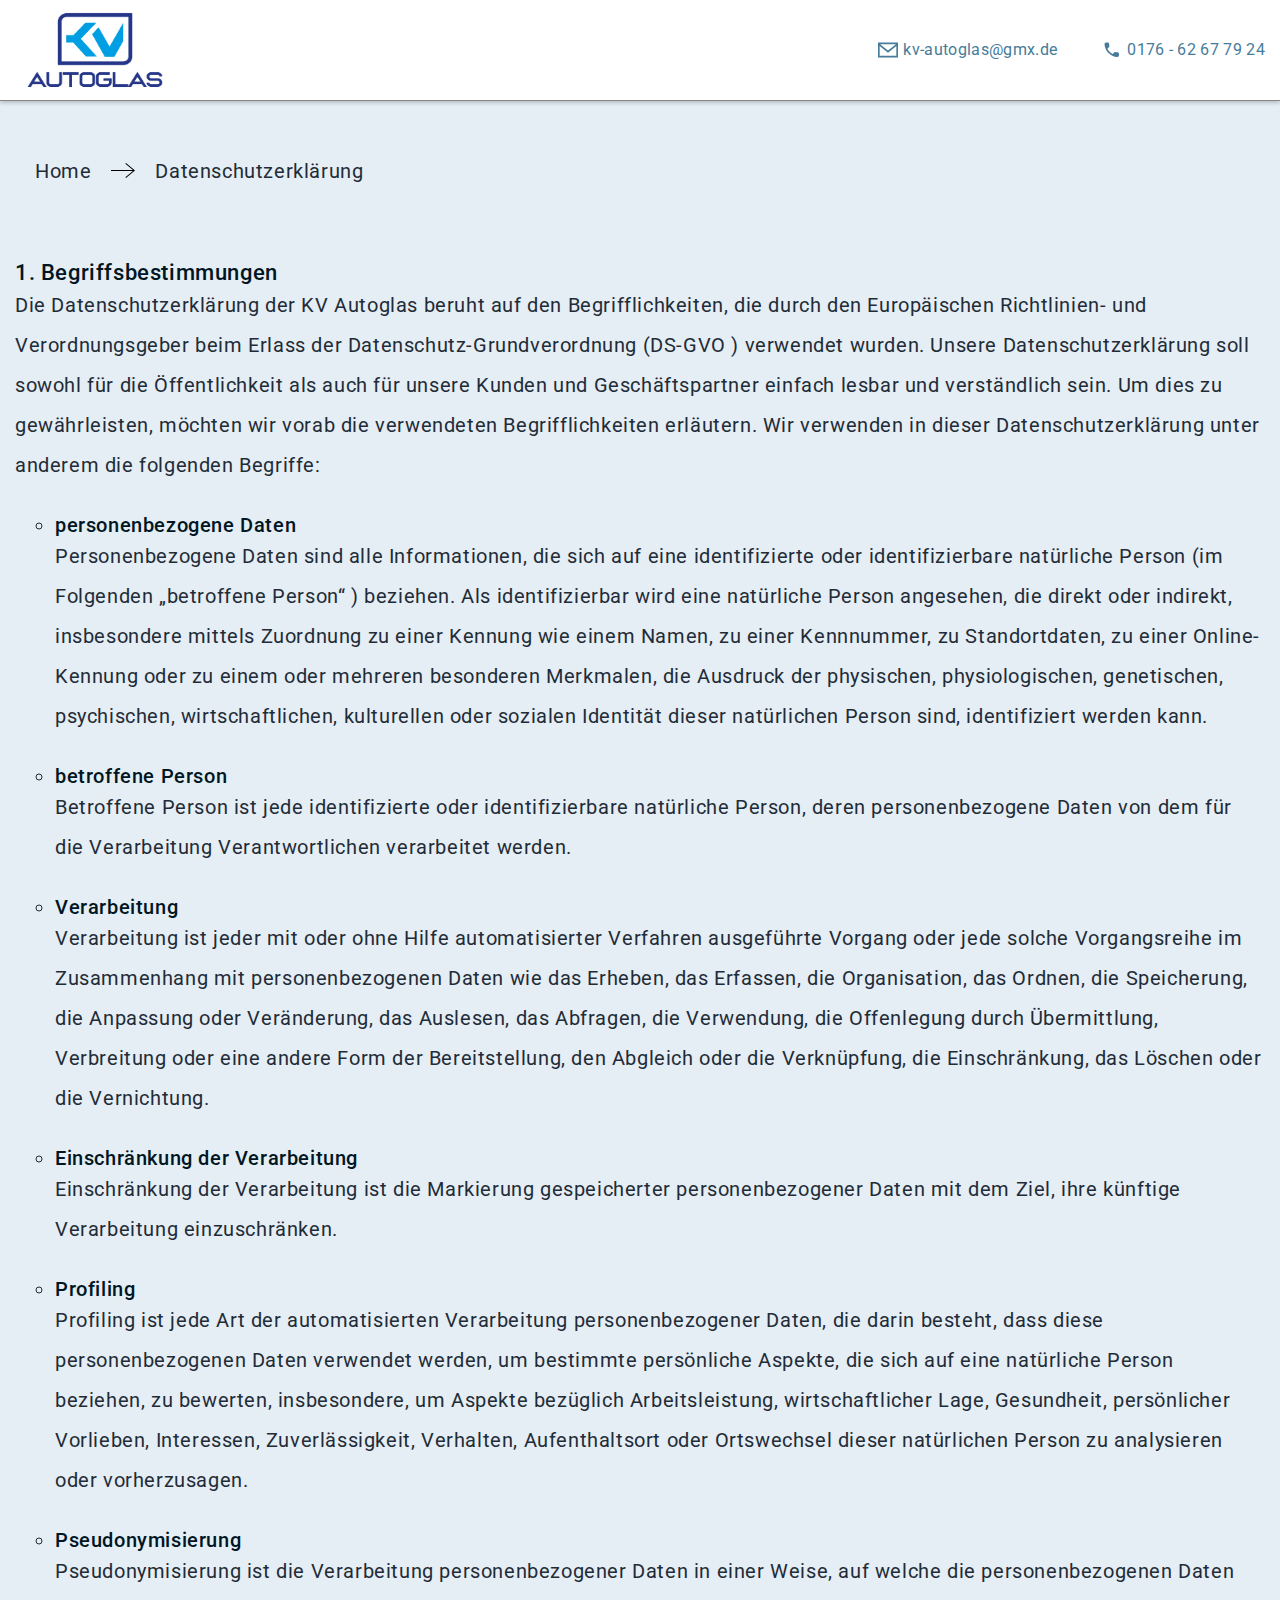
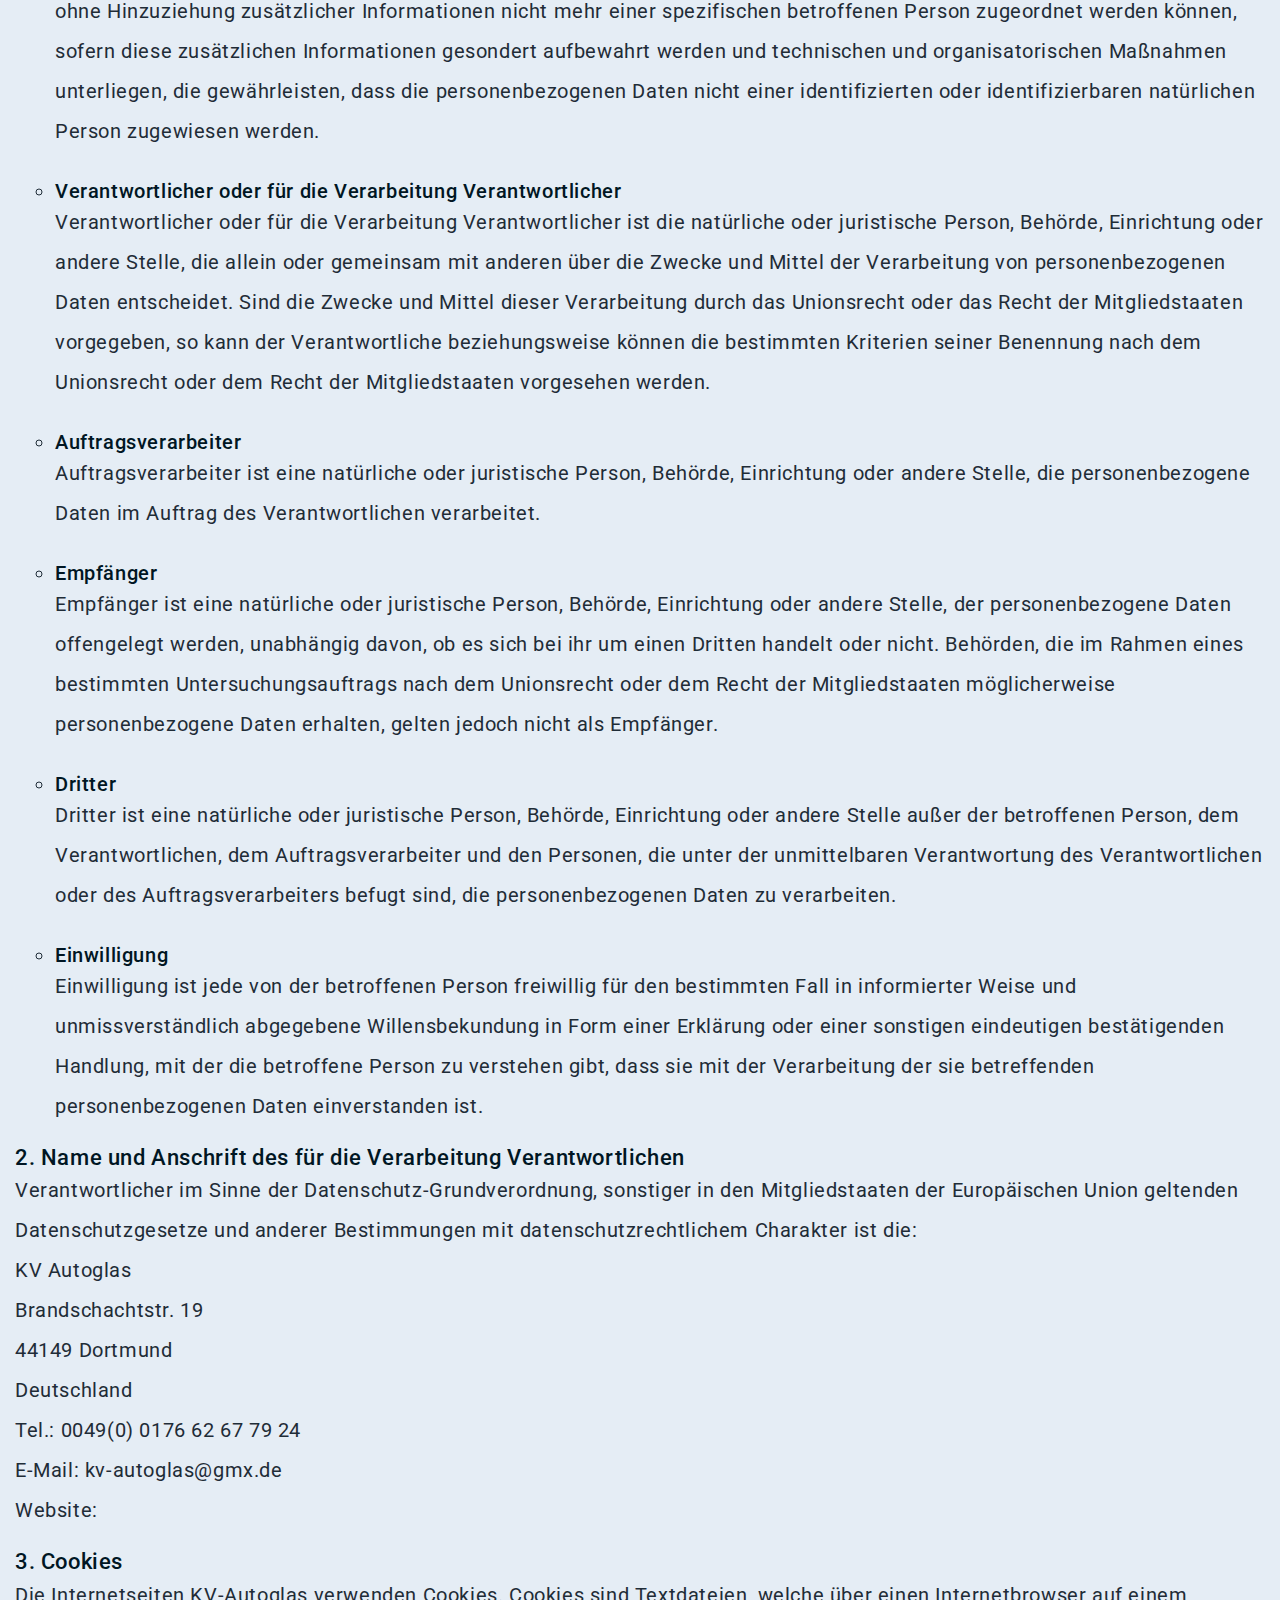
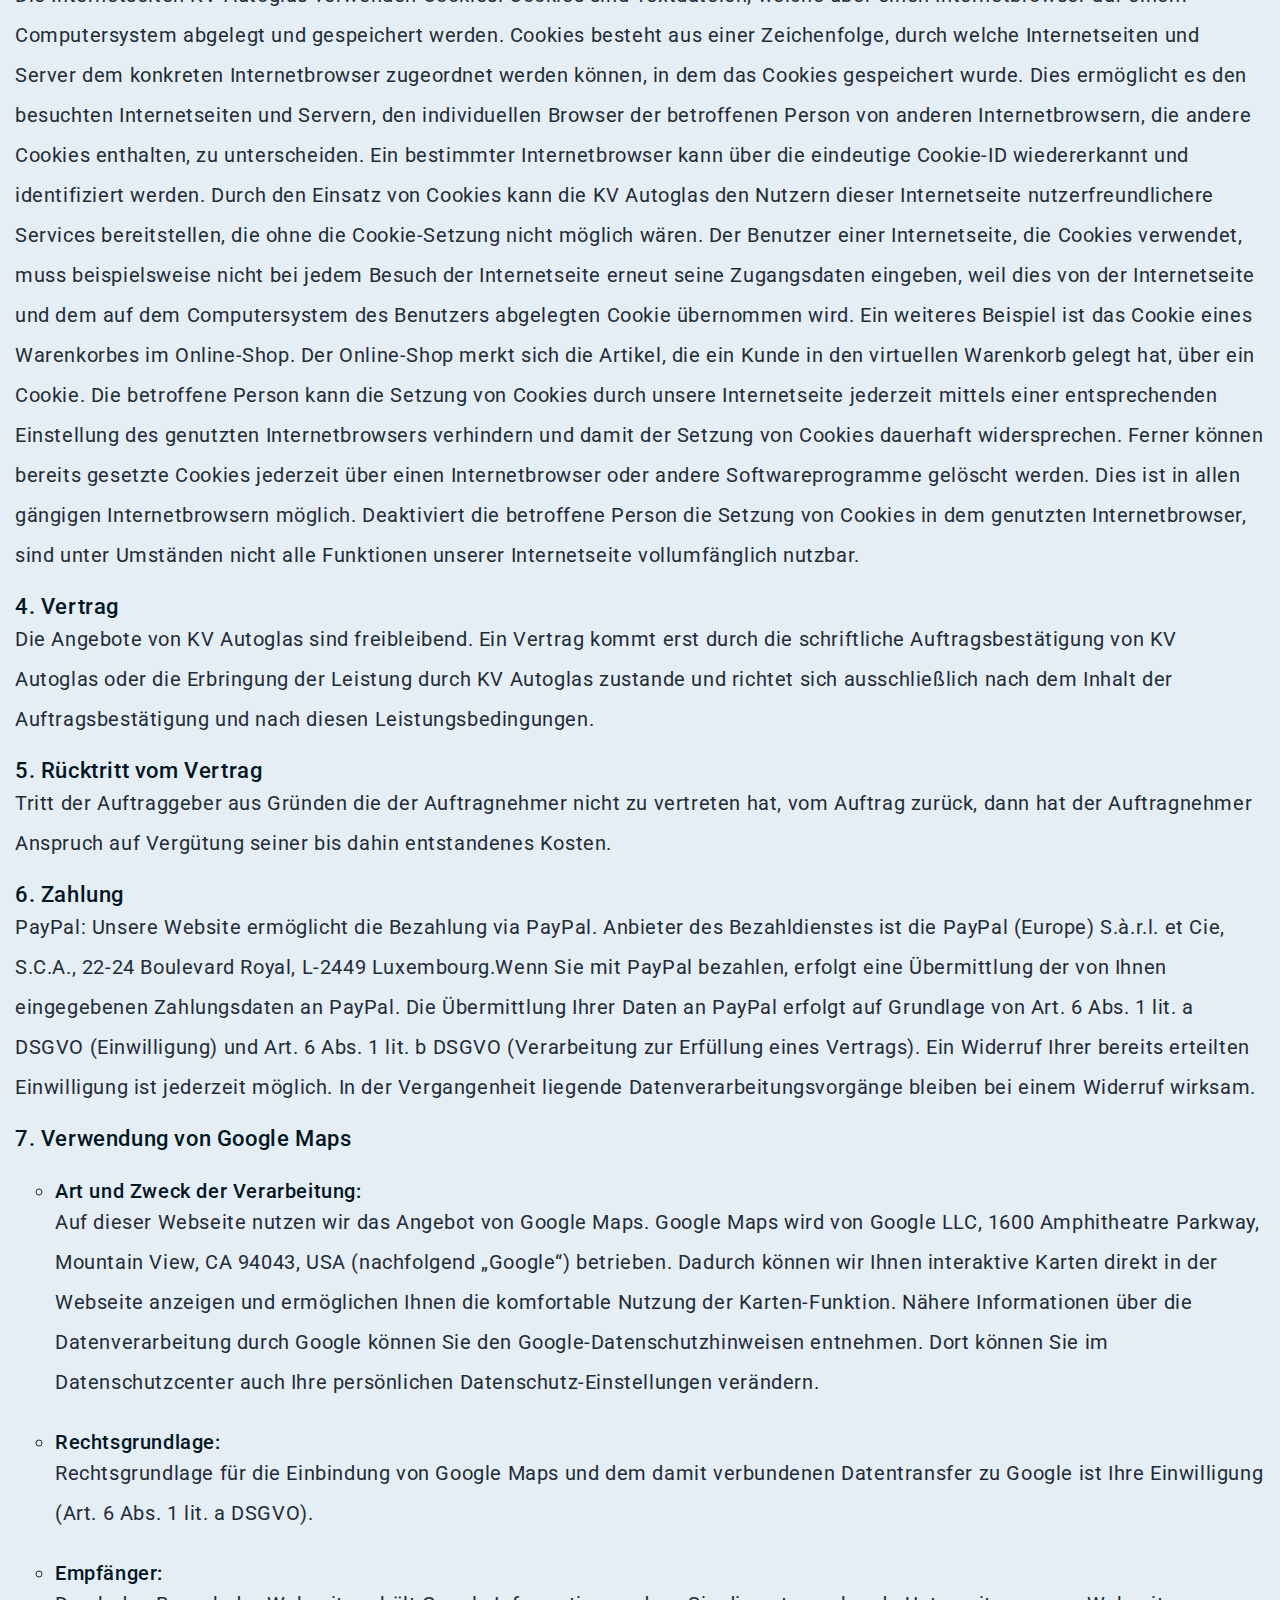
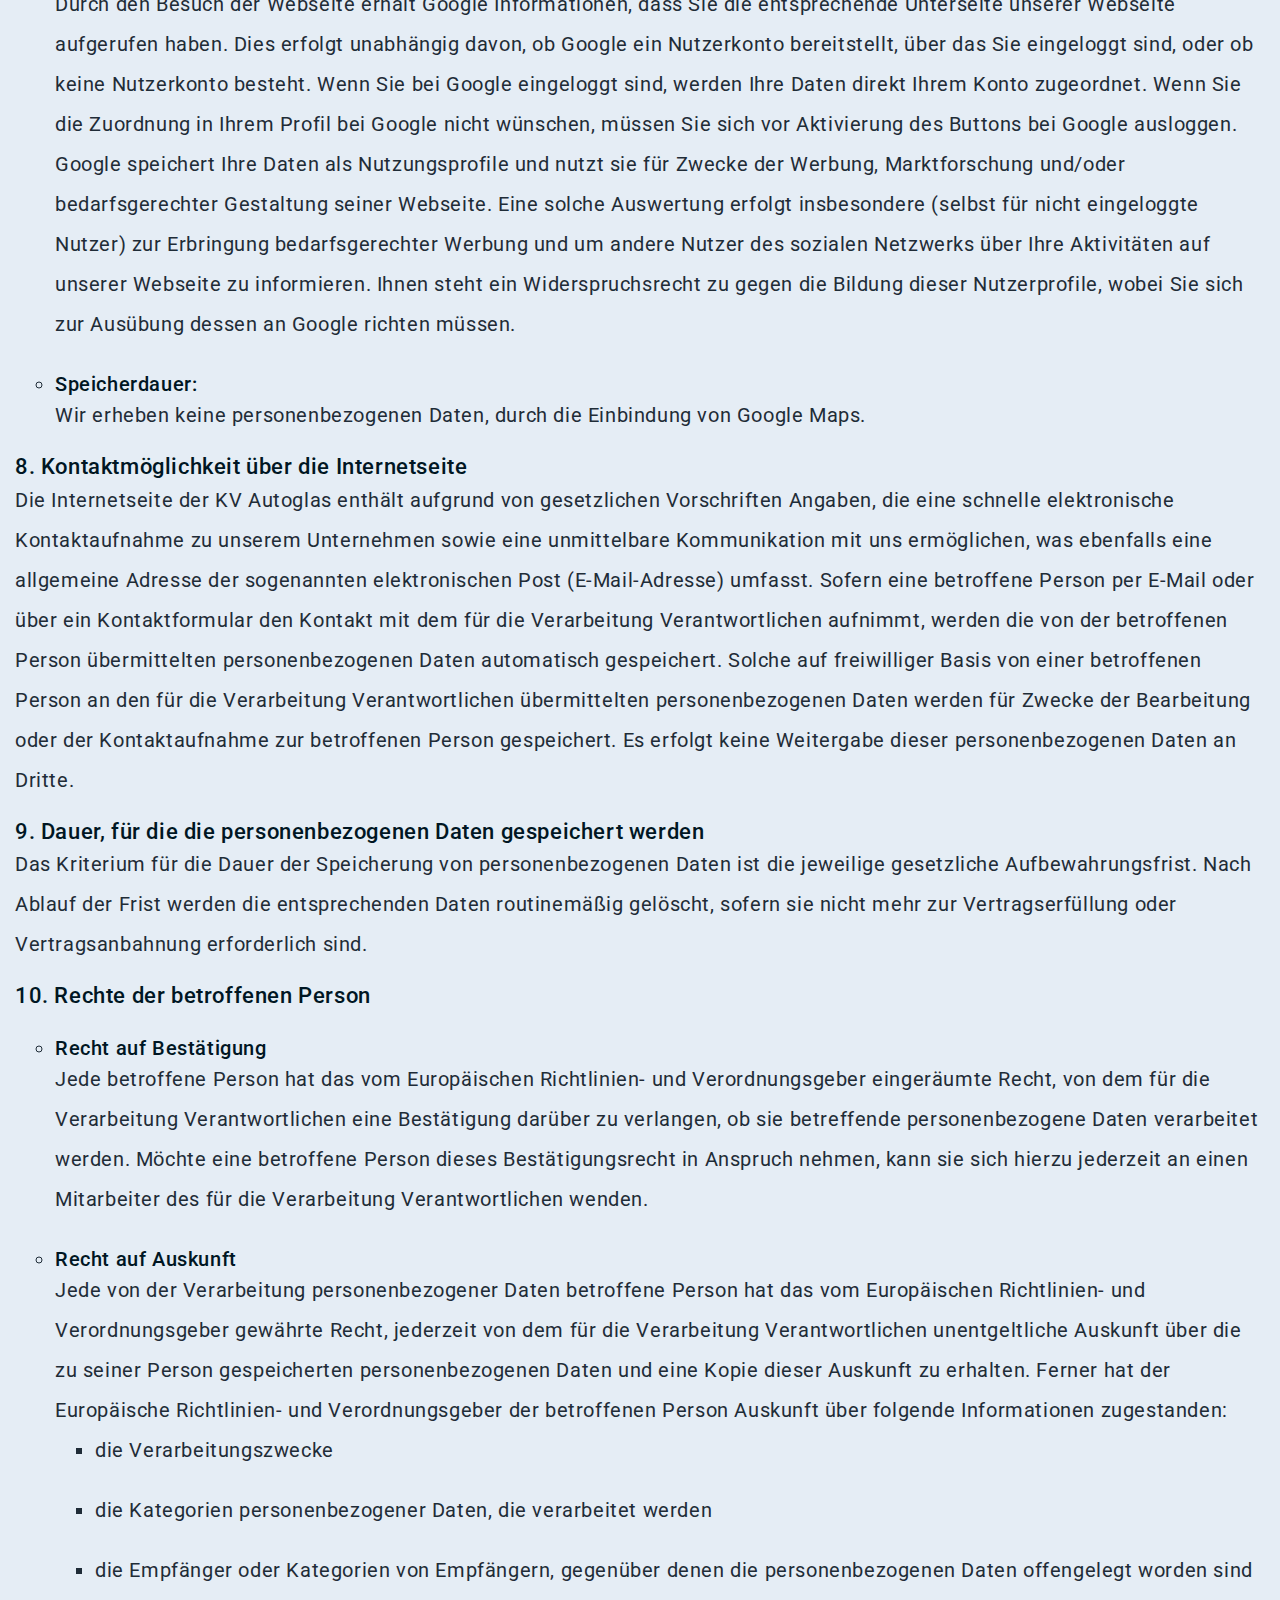
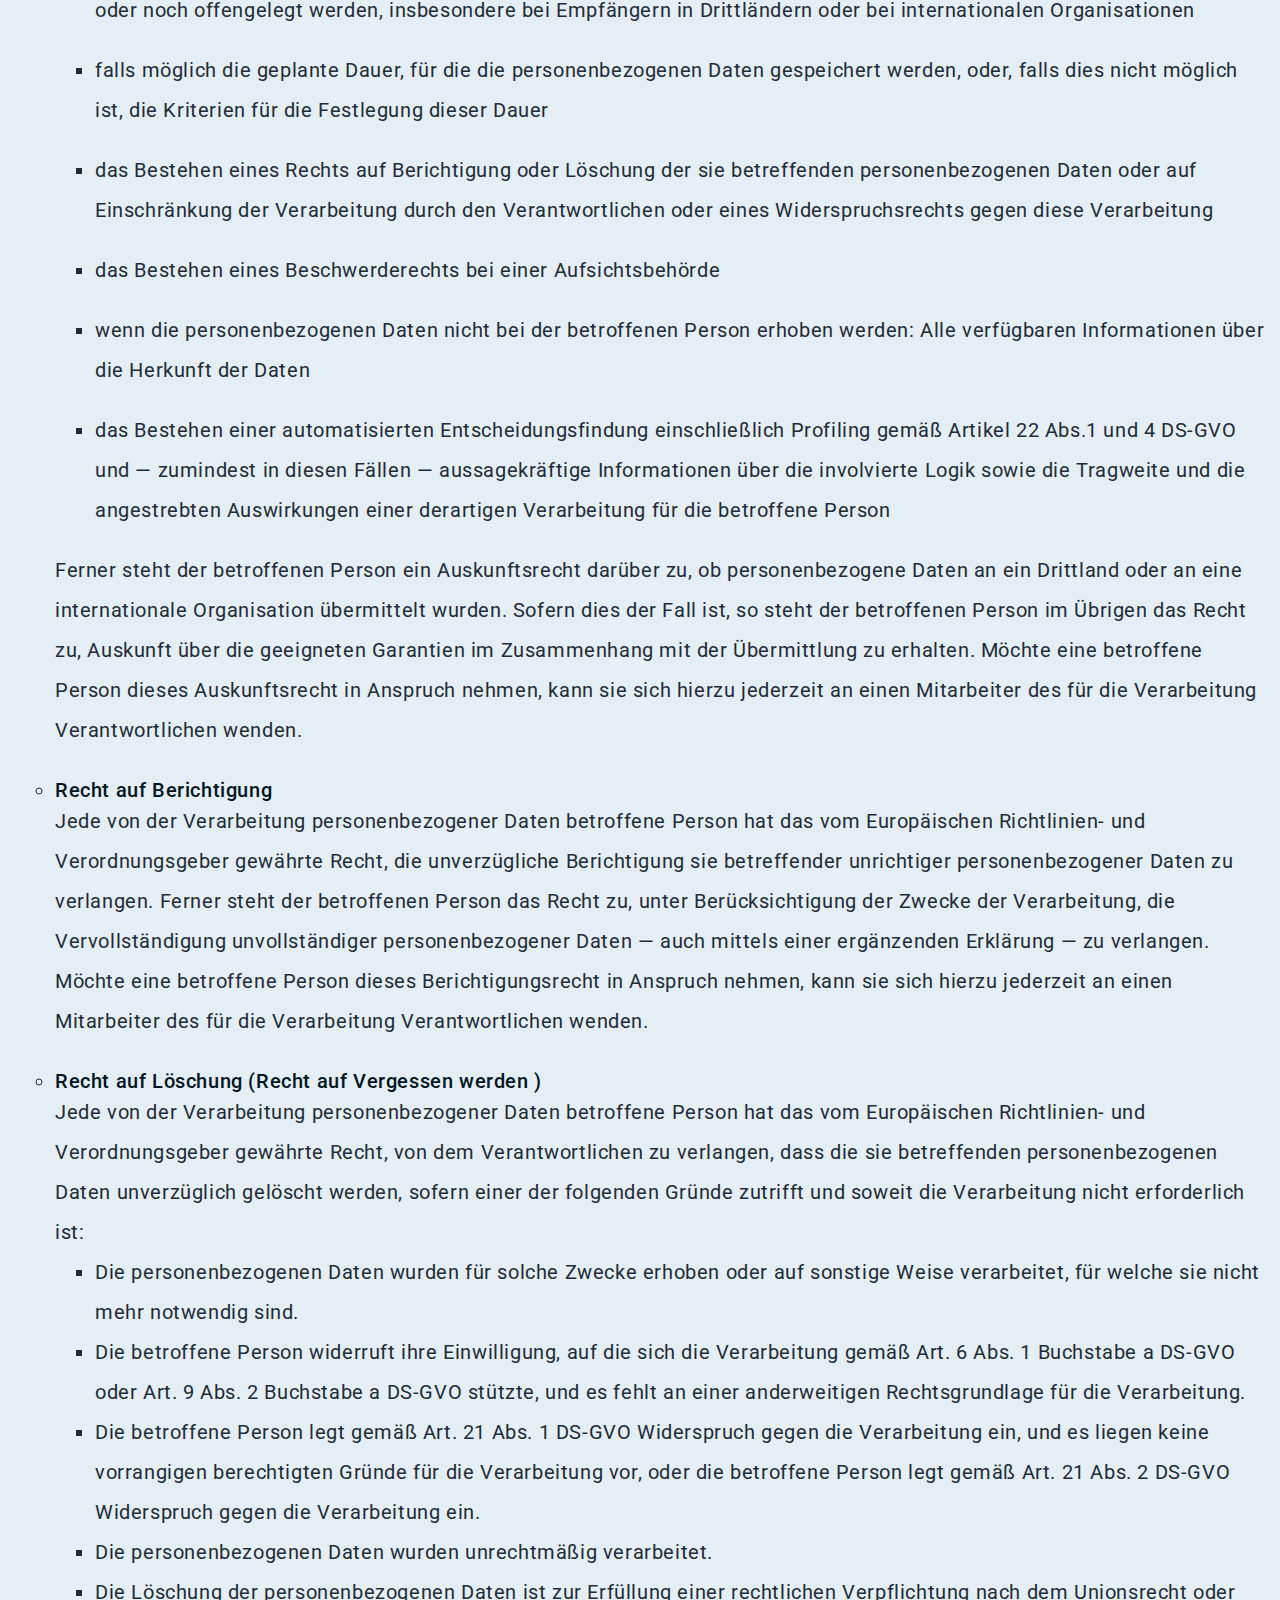
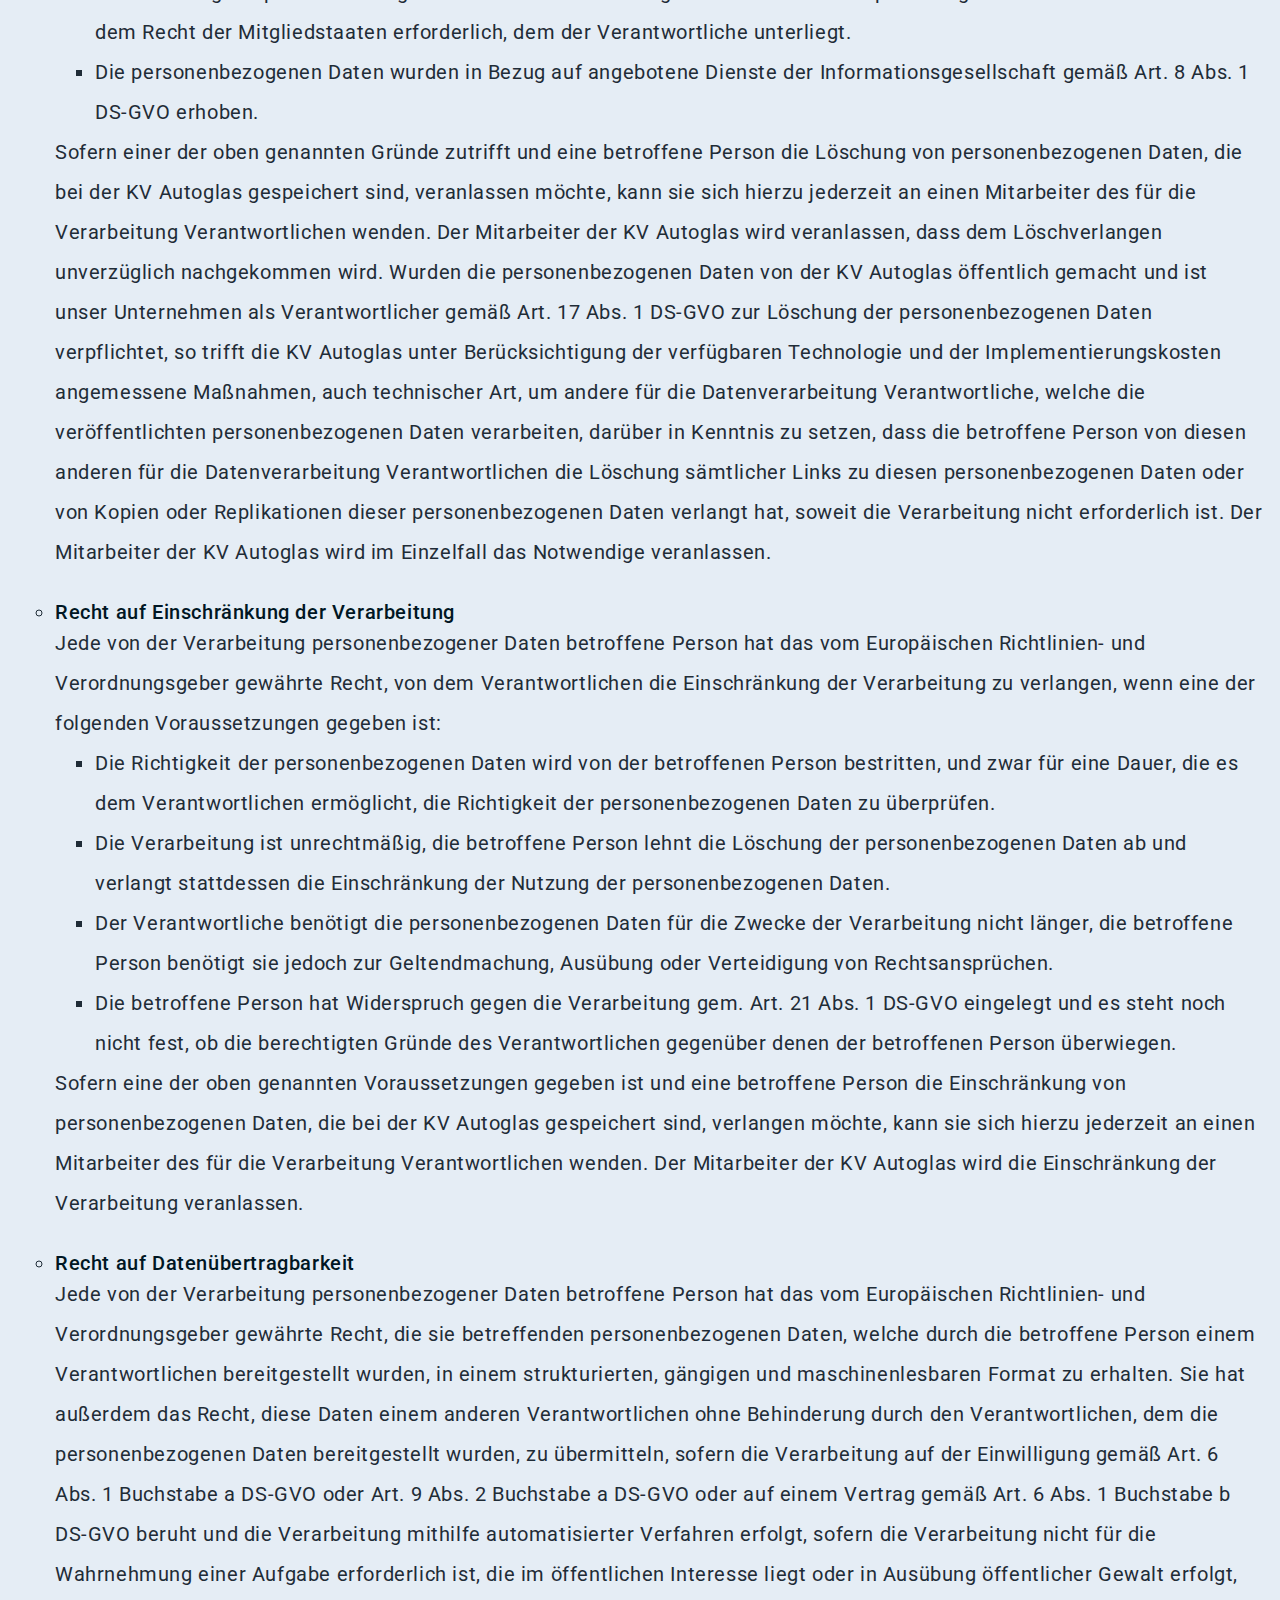
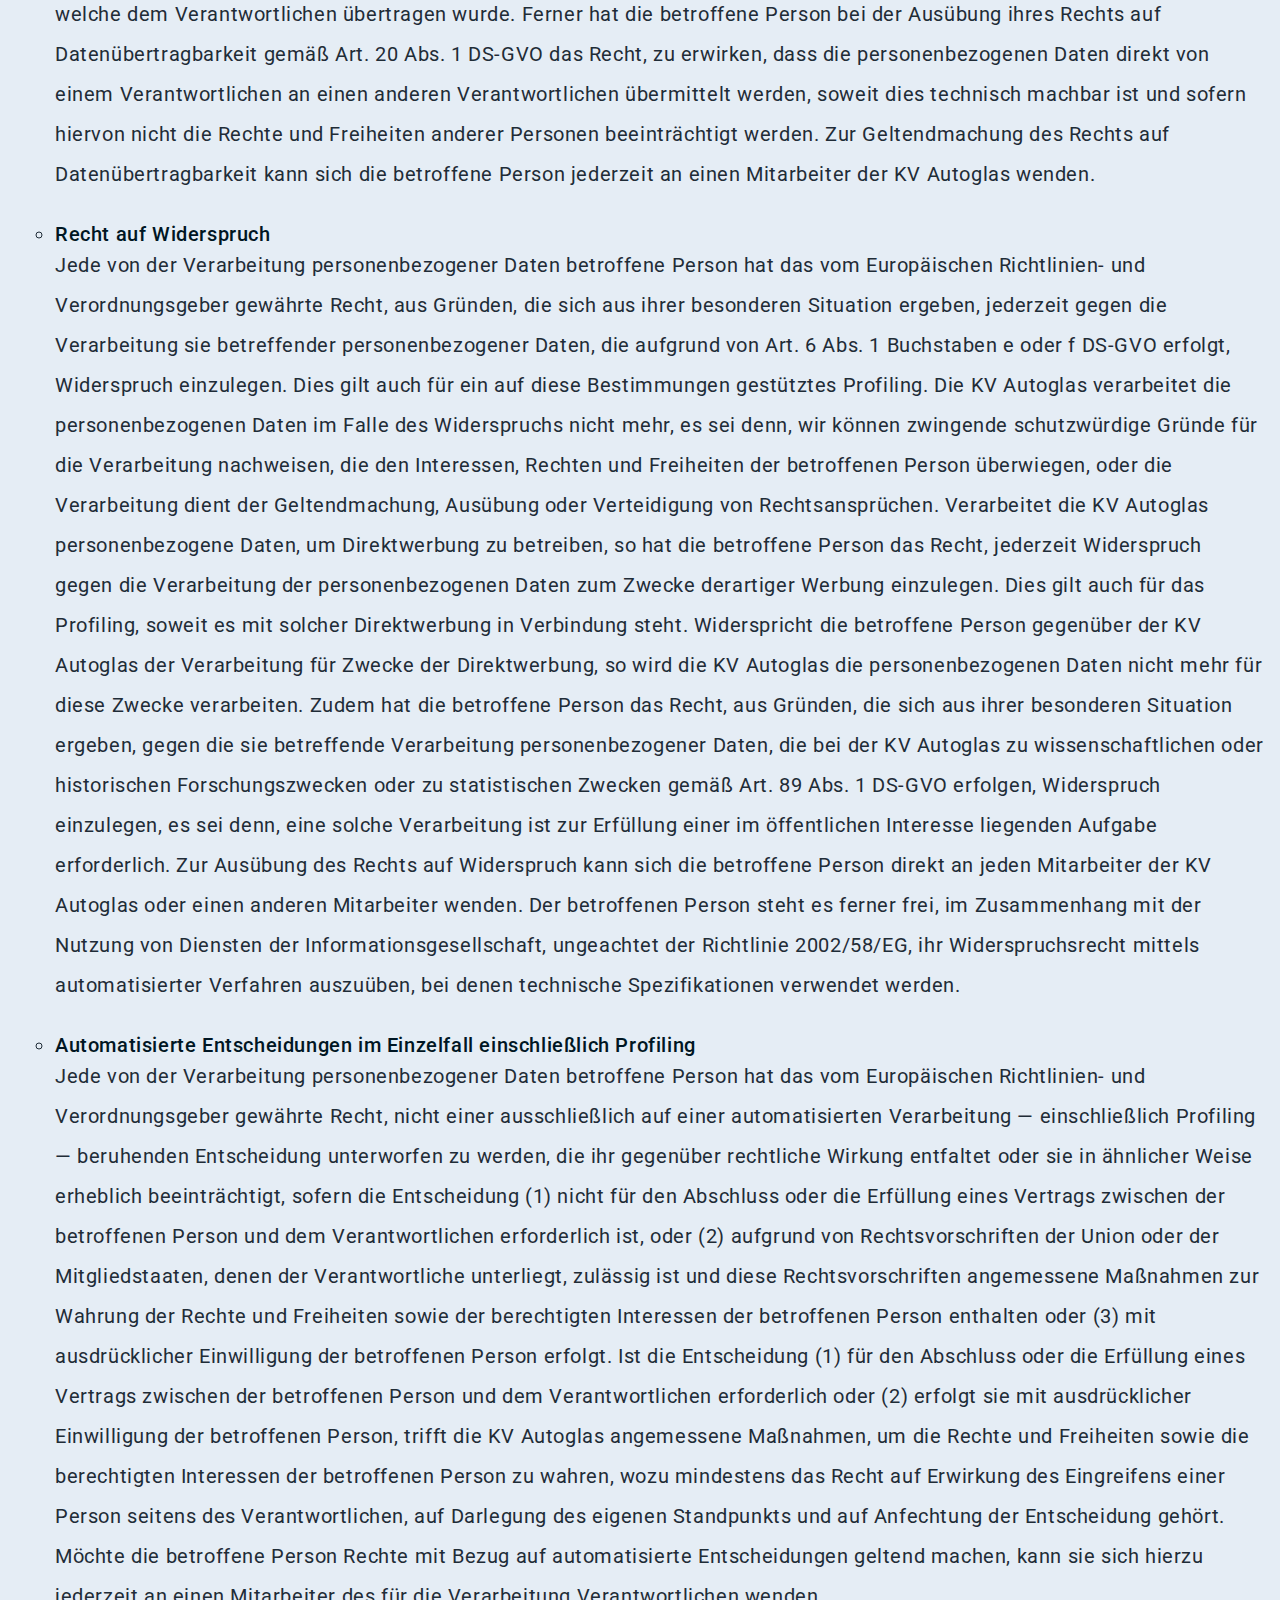
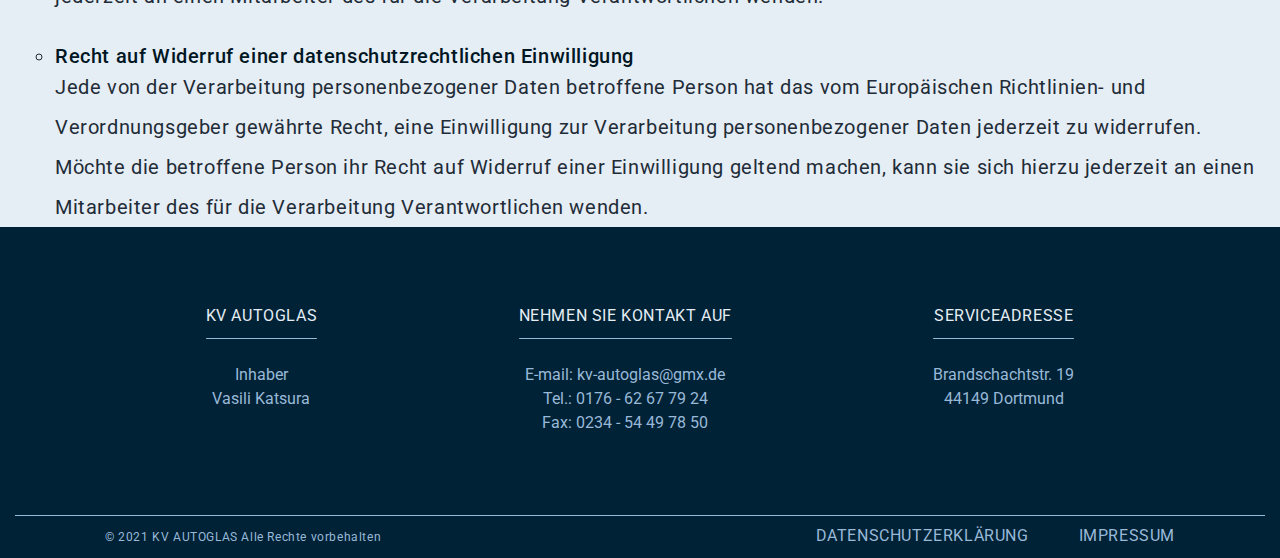
==== commit 5c12fabd: "Добавляет эффекты" ====
--- a/datenschutz.html
+++ b/datenschutz.html
@@ -4,7 +4,7 @@
         <meta charset="UTF-8" />
         <meta http-equiv="X-UA-Compatible" content="IE=edge" />
         <meta name="viewport" content="width=device-width, initial-scale=1.0" />
-        <title> AUTOGLAS-REPARATUR | KV AUTOGLAS</title>
+        <title> AUTOGLAS-REPARATUR | KV AUTOGLAS | Datenschutzerklärung</title>
         <meta name="description" content=" Service in Sachen Autoglas-Reparatur und Autoglas-Austausch">
         <link rel="shortcut icon" href="./images/Logo_KV-Autoglas-fav.jpg" type="image/x-icon" />
         <link rel="preconnect" href="https://fonts.gstatic.com" />
@@ -69,74 +69,78 @@
 </section>
 <section>
     <div class="container">
-    <ol>
-        <li>
-            <h2>Begriffsbestimmungen</h2>
-            <p>Die Datenschutzerklärung der KV Autoglas beruht auf den Begrifflichkeiten, die durch den Europäischen Richtlinien- und Verordnungsgeber beim Erlass der Datenschutz-Grundverordnung (DS-GVO) verwendet wurden. Unsere Datenschutzerklärung soll sowohl für die Öffentlichkeit als auch für unsere Kunden und Geschäftspartner einfach lesbar und verständlich sein. Um dies zu gewährleisten, möchten wir vorab die verwendeten Begrifflichkeiten erläutern.
+    <ul class="list">
+        <li>
+            <h2 class="title-datenschutz"><span>1.</span> Begriffsbestimmungen</h2>
+            <p class="text-datenschutz">Die Datenschutzerklärung der KV Autoglas beruht auf den Begrifflichkeiten, die durch den Europäischen Richtlinien- und Verordnungsgeber beim Erlass der Datenschutz-Grundverordnung 	
+                &#40;DS-GVO	
+                &#41; verwendet wurden. Unsere Datenschutzerklärung soll sowohl für die Öffentlichkeit als auch für unsere Kunden und Geschäftspartner einfach lesbar und verständlich sein. Um dies zu gewährleisten, möchten wir vorab die verwendeten Begrifflichkeiten erläutern.
                 Wir verwenden in dieser Datenschutzerklärung unter anderem die folgenden Begriffe:
             </p>
             <ul>
                 <li>
-                    <h3>personenbezogene Daten</h3>
-                    <p>Personenbezogene Daten sind alle Informationen, die sich auf eine identifizierte oder identifizierbare natürliche Person (im Folgenden „betroffene Person“) beziehen. Als identifizierbar wird eine natürliche Person angesehen, die direkt oder indirekt, insbesondere mittels Zuordnung zu einer Kennung wie einem Namen, zu einer Kennnummer, zu Standortdaten, zu einer Online-Kennung oder zu einem oder mehreren besonderen Merkmalen, die Ausdruck der physischen, physiologischen, genetischen, psychischen, wirtschaftlichen, kulturellen oder sozialen Identität dieser natürlichen Person sind, identifiziert werden kann.</p>
-                </li>
-                <li>
-                    <h3>betroffene Person</h3>
+                    <h3 class="subtitle-datenschutz">personenbezogene Daten</h3>
+                    <p>Personenbezogene Daten sind alle Informationen, die sich auf eine identifizierte oder identifizierbare natürliche Person 	
+                        &#40;im Folgenden „betroffene Person“	
+                        &#41; beziehen. Als identifizierbar wird eine natürliche Person angesehen, die direkt oder indirekt, insbesondere mittels Zuordnung zu einer Kennung wie einem Namen, zu einer Kennnummer, zu Standortdaten, zu einer Online-Kennung oder zu einem oder mehreren besonderen Merkmalen, die Ausdruck der physischen, physiologischen, genetischen, psychischen, wirtschaftlichen, kulturellen oder sozialen Identität dieser natürlichen Person sind, identifiziert werden kann.</p>
+                </li>
+                <li>
+                    <h3 class="subtitle-datenschutz">betroffene Person</h3>
                     <p>Betroffene Person ist jede identifizierte oder identifizierbare natürliche Person, deren personenbezogene Daten von dem für die Verarbeitung Verantwortlichen verarbeitet werden.</p>
                 </li>
                 <li>
-                    <h3>Verarbeitung</h3>
+                    <h3 class="subtitle-datenschutz">Verarbeitung</h3>
                     <p>Verarbeitung ist jeder mit oder ohne Hilfe automatisierter Verfahren ausgeführte Vorgang oder jede solche Vorgangsreihe im Zusammenhang mit personenbezogenen Daten wie das Erheben, das Erfassen, die Organisation, das Ordnen, die Speicherung, die Anpassung oder Veränderung, das Auslesen, das Abfragen, die Verwendung, die Offenlegung durch Übermittlung, Verbreitung oder eine andere Form der Bereitstellung, den Abgleich oder die Verknüpfung, die Einschränkung, das Löschen oder die Vernichtung.</p>
                 </li>
                 <li>
-                    <h3>Einschränkung der Verarbeitung</h3>
+                    <h3 class="subtitle-datenschutz">Einschränkung der Verarbeitung</h3>
                     <p>Einschränkung der Verarbeitung ist die Markierung gespeicherter personenbezogener Daten mit dem Ziel, ihre künftige Verarbeitung einzuschränken.</p>
                 </li>
                 <li>
-                    <h3>Profiling</h3>
+                    <h3 class="subtitle-datenschutz">Profiling</h3>
                     <p>Profiling ist jede Art der automatisierten Verarbeitung personenbezogener Daten, die darin besteht, dass diese personenbezogenen Daten verwendet werden, um bestimmte persönliche Aspekte, die sich auf eine natürliche Person beziehen, zu bewerten, insbesondere, um Aspekte bezüglich Arbeitsleistung, wirtschaftlicher Lage, Gesundheit, persönlicher Vorlieben, Interessen, Zuverlässigkeit, Verhalten, Aufenthaltsort oder Ortswechsel dieser natürlichen Person zu analysieren oder vorherzusagen.</p>
                 </li>
                 <li>
-                    <h3>Pseudonymisierung</h3>
+                    <h3 class="subtitle-datenschutz">Pseudonymisierung</h3>
                     <p>Pseudonymisierung ist die Verarbeitung personenbezogener Daten in einer Weise, auf welche die personenbezogenen Daten ohne Hinzuziehung zusätzlicher Informationen nicht mehr einer spezifischen betroffenen Person zugeordnet werden können, sofern diese zusätzlichen Informationen gesondert aufbewahrt werden und technischen und organisatorischen Maßnahmen unterliegen, die gewährleisten, dass die personenbezogenen Daten nicht einer identifizierten oder identifizierbaren natürlichen Person zugewiesen werden. </p>
                 </li>
                 <li>
-                    <h3>Verantwortlicher oder für die Verarbeitung Verantwortlicher</h3>
+                    <h3 class="subtitle-datenschutz">Verantwortlicher oder für die Verarbeitung Verantwortlicher</h3>
                     <p>Verantwortlicher oder für die Verarbeitung Verantwortlicher ist die natürliche oder juristische Person, Behörde, Einrichtung oder andere Stelle, die allein oder gemeinsam mit anderen über die Zwecke und Mittel der Verarbeitung von personenbezogenen Daten entscheidet. Sind die Zwecke und Mittel dieser Verarbeitung durch das Unionsrecht oder das Recht der Mitgliedstaaten vorgegeben, so kann der Verantwortliche beziehungsweise können die bestimmten Kriterien seiner Benennung nach dem Unionsrecht oder dem Recht der Mitgliedstaaten vorgesehen werden.</p>
                 </li>
                 <li>
-                    <h3>Auftragsverarbeiter</h3>
+                    <h3 class="subtitle-datenschutz">Auftragsverarbeiter</h3>
                     <p>Auftragsverarbeiter ist eine natürliche oder juristische Person, Behörde, Einrichtung oder andere Stelle, die personenbezogene Daten im Auftrag des Verantwortlichen verarbeitet.</p>
                 </li>
                 <li>
-                    <h3>Empfänger</h3>
+                    <h3 class="subtitle-datenschutz">Empfänger</h3>
                     <p>Empfänger ist eine natürliche oder juristische Person, Behörde, Einrichtung oder andere Stelle, der personenbezogene Daten offengelegt werden, unabhängig davon, ob es sich bei ihr um einen Dritten handelt oder nicht. Behörden, die im Rahmen eines bestimmten Untersuchungsauftrags nach dem Unionsrecht oder dem Recht der Mitgliedstaaten möglicherweise personenbezogene Daten erhalten, gelten jedoch nicht als Empfänger.</p>
                 </li>
                 <li>
-                    <h3>Dritter</h3>
+                    <h3 class="subtitle-datenschutz">Dritter</h3>
                     <p>Dritter ist eine natürliche oder juristische Person, Behörde, Einrichtung oder andere Stelle außer der betroffenen Person, dem Verantwortlichen, dem Auftragsverarbeiter und den Personen, die unter der unmittelbaren Verantwortung des Verantwortlichen oder des Auftragsverarbeiters befugt sind, die personenbezogenen Daten zu verarbeiten.</p>
                 </li>
                 <li>
-                    <h3>Einwilligung</h3>
+                    <h3 class="subtitle-datenschutz">Einwilligung</h3>
                     <p>Einwilligung ist jede von der betroffenen Person freiwillig für den bestimmten Fall in informierter Weise und unmissverständlich abgegebene Willensbekundung in Form einer Erklärung oder einer sonstigen eindeutigen bestätigenden Handlung, mit der die betroffene Person zu verstehen gibt, dass sie mit der Verarbeitung der sie betreffenden personenbezogenen Daten einverstanden ist.</p>
                 </li>
             </ul>
         </li>
         <li>
-            <h2>Name und Anschrift des für die Verarbeitung Verantwortlichen</h2>
-            <p>Verantwortlicher im Sinne der Datenschutz-Grundverordnung, sonstiger in den Mitgliedstaaten der Europäischen Union geltenden Datenschutzgesetze und anderer Bestimmungen mit datenschutzrechtlichem Charakter ist die:</p>
-            <address>KV Autoglas <br>
+            <h2 class="title-datenschutz"><span>2.</span> Name und Anschrift des für die Verarbeitung Verantwortlichen</h2>
+            <p class="text-datenschutz">Verantwortlicher im Sinne der Datenschutz-Grundverordnung, sonstiger in den Mitgliedstaaten der Europäischen Union geltenden Datenschutzgesetze und anderer Bestimmungen mit datenschutzrechtlichem Charakter ist die:</p>
+            <address class="text-datenschutz">KV Autoglas <br>
                 Brandschachtstr. 19 <br>
                 44149 Dortmund <br>
                 Deutschland
                 </address>
-                <p>Tel.: 0049 (0) 0176 62 67 79 24</p>
-                <p>E-Mail: kv-autoglas@gmx.de</p>
-                <p>Website: </p>
-        </li>
-        <li>
-            <h2>Cookies</h2>
-            <p>Die Internetseiten KV-Autoglas verwenden Cookies. Cookies sind Textdateien, welche über einen Internetbrowser auf einem Computersystem abgelegt und gespeichert werden.
+                <p class="text-datenschutz">Tel.: 0049&#40;0&#41; 0176 62 67 79 24</p>
+                <p class="text-datenschutz">E-Mail: kv-autoglas@gmx.de</p>
+                <p class="text-datenschutz">Website: </p>
+        </li>
+        <li>
+            <h2 class="title-datenschutz"><span>3.</span> Cookies</h2>
+            <p class="text-datenschutz">Die Internetseiten KV-Autoglas verwenden Cookies. Cookies sind Textdateien, welche über einen Internetbrowser auf einem Computersystem abgelegt und gespeichert werden.
                 Cookies besteht aus einer Zeichenfolge, durch welche Internetseiten und Server dem konkreten Internetbrowser zugeordnet werden können, in dem das Cookies gespeichert wurde. Dies ermöglicht es den besuchten Internetseiten und Servern, den individuellen Browser der betroffenen Person von anderen Internetbrowsern, die andere Cookies enthalten, zu unterscheiden. Ein bestimmter Internetbrowser kann über die eindeutige Cookie-ID wiedererkannt und identifiziert werden.
                 Durch den Einsatz von Cookies kann die KV Autoglas den Nutzern dieser Internetseite nutzerfreundlichere Services bereitstellen, die ohne die Cookie-Setzung nicht möglich wären.
                 Der Benutzer einer Internetseite, die Cookies verwendet, muss beispielsweise nicht bei jedem Besuch der Internetseite erneut seine Zugangsdaten eingeben, weil dies von der Internetseite und dem auf dem Computersystem des Benutzers abgelegten Cookie übernommen wird. Ein weiteres Beispiel ist das Cookie eines Warenkorbes im Online-Shop. Der Online-Shop merkt sich die Artikel, die ein Kunde in den virtuellen Warenkorb gelegt hat, über ein Cookie.
@@ -144,66 +148,70 @@
                 </p>
         </li>
         <li>
-            <h2>Vertrag</h2>
-            <p>Die Angebote von KV Autoglas sind freibleibend. Ein Vertrag kommt erst durch die schriftliche Auftragsbestätigung von KV Autoglas oder die Erbringung der Leistung durch KV Autoglas zustande und richtet sich ausschließlich nach dem Inhalt der Auftragsbestätigung und nach diesen Leistungsbedingungen.</p>
-        </li>
-        <li>
-            <h2>Rücktritt vom Vertrag</h2>
-            <p>Tritt der Auftraggeber aus Gründen die der Auftragnehmer nicht zu vertreten hat, vom Auftrag zurück, dann hat der Auftragnehmer Anspruch auf Vergütung seiner bis dahin entstandenes Kosten.</p>
-        </li>
-        <li>
-            <h2>Zahlung</h2>
-            <h3>PayPal:</h3>
-            <p>Unsere Website ermöglicht die Bezahlung via PayPal. Anbieter des Bezahldienstes ist die PayPal (Europe) S.à.r.l. et Cie, S.C.A., 22-24 Boulevard Royal, L-2449 Luxembourg.Wenn Sie mit PayPal bezahlen, erfolgt eine Übermittlung der von Ihnen eingegebenen Zahlungsdaten an PayPal.
-                Die Übermittlung Ihrer Daten an PayPal erfolgt auf Grundlage von Art. 6 Abs. 1 lit. a DSGVO (Einwilligung) und Art. 6 Abs. 1 lit. b DSGVO (Verarbeitung zur Erfüllung eines Vertrags). Ein Widerruf Ihrer bereits erteilten Einwilligung ist jederzeit möglich. In der Vergangenheit liegende Datenverarbeitungsvorgänge bleiben bei einem Widerruf wirksam.
+            <h2 class="title-datenschutz"><span>4.</span> Vertrag</h2>
+            <p class="text-datenschutz">Die Angebote von KV Autoglas sind freibleibend. Ein Vertrag kommt erst durch die schriftliche Auftragsbestätigung von KV Autoglas oder die Erbringung der Leistung durch KV Autoglas zustande und richtet sich ausschließlich nach dem Inhalt der Auftragsbestätigung und nach diesen Leistungsbedingungen.</p>
+        </li>
+        <li>
+            <h2 class="title-datenschutz"><span>5.</span> Rücktritt vom Vertrag</h2>
+            <p class="text-datenschutz">Tritt der Auftraggeber aus Gründen die der Auftragnehmer nicht zu vertreten hat, vom Auftrag zurück, dann hat der Auftragnehmer Anspruch auf Vergütung seiner bis dahin entstandenes Kosten.</p>
+        </li>
+        <li>
+            <h2 class="title-datenschutz"><span>6.</span> Zahlung</h2>
+            <p class="text-datenschutz"> PayPal: Unsere Website ermöglicht die Bezahlung via PayPal. Anbieter des Bezahldienstes ist die PayPal &#40;Europe&#41; S.à.r.l. et Cie, S.C.A., 22-24 Boulevard Royal, L-2449 Luxembourg.Wenn Sie mit PayPal bezahlen, erfolgt eine Übermittlung der von Ihnen eingegebenen Zahlungsdaten an PayPal.
+                Die Übermittlung Ihrer Daten an PayPal erfolgt auf Grundlage von Art. 6 Abs. 1 lit. a DSGVO 	
+                &#40;Einwilligung&#41; und Art. 6 Abs. 1 lit. b DSGVO 	
+                &#40;Verarbeitung zur Erfüllung eines Vertrags&#41;. Ein Widerruf Ihrer bereits erteilten Einwilligung ist jederzeit möglich. In der Vergangenheit liegende Datenverarbeitungsvorgänge bleiben bei einem Widerruf wirksam.
                 </p>
         </li>
         <li>
-            <h2>Verwendung von Google Maps</h2>
+            <h2 class="title-datenschutz"><span>7.</span> Verwendung von Google Maps</h2>
             <ul>
                 <li>
-                    <h3>Art und Zweck der Verarbeitung:</h3>
-                    <p>Auf dieser Webseite nutzen wir das Angebot von Google Maps. Google Maps wird von Google LLC, 1600 Amphitheatre Parkway, Mountain View, CA 94043, USA (nachfolgend „Google“) betrieben. Dadurch können wir Ihnen interaktive Karten direkt in der Webseite anzeigen und ermöglichen Ihnen die komfortable Nutzung der Karten-Funktion.
-
+                    <h3 class="subtitle-datenschutz">Art und Zweck der Verarbeitung:</h3>
+                    <p>Auf dieser Webseite nutzen wir das Angebot von Google Maps. Google Maps wird von Google LLC, 1600 Amphitheatre Parkway, Mountain View, CA 94043, USA 	
+                        &#40;nachfolgend „Google“&#41; betrieben. Dadurch können wir Ihnen interaktive Karten direkt in der Webseite anzeigen und ermöglichen Ihnen die komfortable Nutzung der Karten-Funktion.
                         Nähere Informationen über die Datenverarbeitung durch Google können Sie den Google-Datenschutzhinweisen entnehmen. Dort können Sie im Datenschutzcenter auch Ihre persönlichen Datenschutz-Einstellungen verändern. 
                         </p>
                 </li>
                 <li>
-                    <h3>Rechtsgrundlage:</h3>
-                    <p>Rechtsgrundlage für die Einbindung von Google Maps und dem damit verbundenen Datentransfer zu Google ist Ihre Einwilligung (Art. 6 Abs. 1 lit. a DSGVO). </p>
-                </li>
-                <li>
-                    <h3>Empfänger:</h3>
+                    <h3 class="subtitle-datenschutz">Rechtsgrundlage:</h3>
+                    <p>Rechtsgrundlage für die Einbindung von Google Maps und dem damit verbundenen Datentransfer zu Google ist Ihre Einwilligung 	
+                        &#40;Art. 6 Abs. 1 lit. a DSGVO&#41;. </p>
+                </li>
+                <li>
+                    <h3 class="subtitle-datenschutz">Empfänger:</h3>
                     <p>Durch den Besuch der Webseite erhält Google Informationen, dass Sie die entsprechende Unterseite unserer Webseite aufgerufen haben. Dies erfolgt unabhängig davon, ob Google ein Nutzerkonto bereitstellt, über das Sie eingeloggt sind, oder ob keine Nutzerkonto besteht. Wenn Sie bei Google eingeloggt sind, werden Ihre Daten direkt Ihrem Konto zugeordnet.
 
-                        Wenn Sie die Zuordnung in Ihrem Profil bei Google nicht wünschen, müssen Sie sich vor Aktivierung des Buttons bei Google ausloggen. Google speichert Ihre Daten als Nutzungsprofile und nutzt sie für Zwecke der Werbung, Marktforschung und/oder bedarfsgerechter Gestaltung seiner Webseite. Eine solche Auswertung erfolgt insbesondere (selbst für nicht eingeloggte Nutzer) zur Erbringung bedarfsgerechter Werbung und um andere Nutzer des sozialen Netzwerks über Ihre Aktivitäten auf unserer Webseite zu informieren. Ihnen steht ein Widerspruchsrecht zu gegen die Bildung dieser Nutzerprofile, wobei Sie sich zur Ausübung dessen an Google richten müssen.
-                        </p>
-                </li>
-                <li>
-                    <h3>Speicherdauer:</h3>
+                        Wenn Sie die Zuordnung in Ihrem Profil bei Google nicht wünschen, müssen Sie sich vor Aktivierung des Buttons bei Google ausloggen. Google speichert Ihre Daten als Nutzungsprofile und nutzt sie für Zwecke der Werbung, Marktforschung und/oder bedarfsgerechter Gestaltung seiner Webseite. Eine solche Auswertung erfolgt insbesondere 	
+                        &#40;selbst für nicht eingeloggte Nutzer&#41; zur Erbringung bedarfsgerechter Werbung und um andere Nutzer des sozialen Netzwerks über Ihre Aktivitäten auf unserer Webseite zu informieren. Ihnen steht ein Widerspruchsrecht zu gegen die Bildung dieser Nutzerprofile, wobei Sie sich zur Ausübung dessen an Google richten müssen.
+                        </p>
+                </li>
+                <li>
+                    <h3 class="subtitle-datenschutz">Speicherdauer:</h3>
                     <p>Wir erheben keine personenbezogenen Daten, durch die Einbindung von Google Maps.</p>
                 </li>
             </ul>
 
         </li>
         <li>
-            <h2>Kontaktmöglichkeit über die Internetseite</h2>
-            <p>Die Internetseite der KV Autoglas enthält aufgrund von gesetzlichen Vorschriften Angaben, die eine schnelle elektronische Kontaktaufnahme zu unserem Unternehmen sowie eine unmittelbare Kommunikation mit uns ermöglichen, was ebenfalls eine allgemeine Adresse der sogenannten elektronischen Post (E-Mail-Adresse) umfasst. Sofern eine betroffene Person per E-Mail oder über ein Kontaktformular den Kontakt mit dem für die Verarbeitung Verantwortlichen aufnimmt, werden die von der betroffenen Person übermittelten personenbezogenen Daten automatisch gespeichert. Solche auf freiwilliger Basis von einer betroffenen Person an den für die Verarbeitung Verantwortlichen übermittelten personenbezogenen Daten werden für Zwecke der Bearbeitung oder der Kontaktaufnahme zur betroffenen Person gespeichert. Es erfolgt keine Weitergabe dieser personenbezogenen Daten an Dritte.</p>
-        </li>
-        <li>
-            <h2>Dauer, für die die personenbezogenen Daten gespeichert werden</h2>
-            <p>Das Kriterium für die Dauer der Speicherung von personenbezogenen Daten ist die jeweilige gesetzliche Aufbewahrungsfrist. Nach Ablauf der Frist werden die entsprechenden Daten routinemäßig gelöscht, sofern sie nicht mehr zur Vertragserfüllung oder Vertragsanbahnung erforderlich sind.</p>
-        </li>
-        <li>
-            <h2>Rechte der betroffenen Person</h2>
+            <h2 class="title-datenschutz"><span>8.</span> Kontaktmöglichkeit über die Internetseite</h2>
+            <p class="text-datenschutz">Die Internetseite der KV Autoglas enthält aufgrund von gesetzlichen Vorschriften Angaben, die eine schnelle elektronische Kontaktaufnahme zu unserem Unternehmen sowie eine unmittelbare Kommunikation mit uns ermöglichen, was ebenfalls eine allgemeine Adresse der sogenannten elektronischen Post 	
+                &#40;E-Mail-Adresse&#41; umfasst. Sofern eine betroffene Person per E-Mail oder über ein Kontaktformular den Kontakt mit dem für die Verarbeitung Verantwortlichen aufnimmt, werden die von der betroffenen Person übermittelten personenbezogenen Daten automatisch gespeichert. Solche auf freiwilliger Basis von einer betroffenen Person an den für die Verarbeitung Verantwortlichen übermittelten personenbezogenen Daten werden für Zwecke der Bearbeitung oder der Kontaktaufnahme zur betroffenen Person gespeichert. Es erfolgt keine Weitergabe dieser personenbezogenen Daten an Dritte.</p>
+        </li>
+        <li>
+            <h2 class="title-datenschutz"><span>9.</span> Dauer, für die die personenbezogenen Daten gespeichert werden</h2>
+            <p class="text-datenschutz">Das Kriterium für die Dauer der Speicherung von personenbezogenen Daten ist die jeweilige gesetzliche Aufbewahrungsfrist. Nach Ablauf der Frist werden die entsprechenden Daten routinemäßig gelöscht, sofern sie nicht mehr zur Vertragserfüllung oder Vertragsanbahnung erforderlich sind.</p>
+        </li>
+        <li>
+            <h2 class="title-datenschutz"><span>10.</span> Rechte der betroffenen Person</h2>
             <ul>
                 <li>
-                    <h3>Recht auf Bestätigung</h3>
-                    <p>Jede betroffene Person hat das vom Europäischen Richtlinien- und Verordnungsgeber eingeräumte Recht, von dem für die Verarbeitung Verantwortlichen eine Bestätigung darüber zu verlangen, ob sie betreffende personenbezogene Daten verarbeitet werden. Möchte eine betroffene Person dieses Bestätigungsrecht in Anspruch nehmen, kann sie sich hierzu jederzeit an einen Mitarbeiter des für die Verarbeitung Verantwortlichen wenden.</p>
-                </li>
-                <li>
-                    <h3>Recht auf Auskunft</h3>
-                    <p>Jede von der Verarbeitung personenbezogener Daten betroffene Person hat das vom Europäischen Richtlinien- und Verordnungsgeber gewährte Recht, jederzeit von dem für die Verarbeitung Verantwortlichen unentgeltliche Auskunft über die zu seiner Person gespeicherten personenbezogenen Daten und eine Kopie dieser Auskunft zu erhalten. Ferner hat der Europäische Richtlinien- und Verordnungsgeber der betroffenen Person Auskunft über folgende Informationen zugestanden:</p>
+                    <h3 class="subtitle-datenschutz">Recht auf Bestätigung</h3>
+                    <p class="text-datenschutz">Jede betroffene Person hat das vom Europäischen Richtlinien- und Verordnungsgeber eingeräumte Recht, von dem für die Verarbeitung Verantwortlichen eine Bestätigung darüber zu verlangen, ob sie betreffende personenbezogene Daten verarbeitet werden. Möchte eine betroffene Person dieses Bestätigungsrecht in Anspruch nehmen, kann sie sich hierzu jederzeit an einen Mitarbeiter des für die Verarbeitung Verantwortlichen wenden.</p>
+                </li>
+                <li>
+                    <h3 class="subtitle-datenschutz">Recht auf Auskunft</h3>
+                    <p class="text-datenschutz">Jede von der Verarbeitung personenbezogener Daten betroffene Person hat das vom Europäischen Richtlinien- und Verordnungsgeber gewährte Recht, jederzeit von dem für die Verarbeitung Verantwortlichen unentgeltliche Auskunft über die zu seiner Person gespeicherten personenbezogenen Daten und eine Kopie dieser Auskunft zu erhalten. Ferner hat der Europäische Richtlinien- und Verordnungsgeber der betroffenen Person Auskunft über folgende Informationen zugestanden:</p>
                     <ul>
                         <li>
                             <p>die Verarbeitungszwecke</p>
@@ -230,19 +238,21 @@
                             <p>das Bestehen einer automatisierten Entscheidungsfindung einschließlich Profiling gemäß Artikel 22 Abs.1 und 4 DS-GVO und — zumindest in diesen Fällen — aussagekräftige Informationen über die involvierte Logik sowie die Tragweite und die angestrebten Auswirkungen einer derartigen Verarbeitung für die betroffene Person</p>
                         </li>
                     </ul>
-                    <p>Ferner steht der betroffenen Person ein Auskunftsrecht darüber zu, ob personenbezogene Daten an ein Drittland oder an eine internationale Organisation übermittelt wurden. Sofern dies der Fall ist, so steht der betroffenen Person im Übrigen das Recht zu, Auskunft über die geeigneten Garantien im Zusammenhang mit der Übermittlung zu erhalten.
+                    <p class="text-datenschutz">Ferner steht der betroffenen Person ein Auskunftsrecht darüber zu, ob personenbezogene Daten an ein Drittland oder an eine internationale Organisation übermittelt wurden. Sofern dies der Fall ist, so steht der betroffenen Person im Übrigen das Recht zu, Auskunft über die geeigneten Garantien im Zusammenhang mit der Übermittlung zu erhalten.
                         Möchte eine betroffene Person dieses Auskunftsrecht in Anspruch nehmen, kann sie sich hierzu jederzeit an einen Mitarbeiter des für die Verarbeitung Verantwortlichen wenden.
                         </p>
                 </li>
                 <li>
-                    <h3>Recht auf Berichtigung</h3>
-                    <p>Jede von der Verarbeitung personenbezogener Daten betroffene Person hat das vom Europäischen Richtlinien- und Verordnungsgeber gewährte Recht, die unverzügliche Berichtigung sie betreffender unrichtiger personenbezogener Daten zu verlangen. Ferner steht der betroffenen Person das Recht zu, unter Berücksichtigung der Zwecke der Verarbeitung, die Vervollständigung unvollständiger personenbezogener Daten — auch mittels einer ergänzenden Erklärung — zu verlangen.
+                    <h3 class="subtitle-datenschutz">Recht auf Berichtigung</h3>
+                    <p class="text-datenschutz">Jede von der Verarbeitung personenbezogener Daten betroffene Person hat das vom Europäischen Richtlinien- und Verordnungsgeber gewährte Recht, die unverzügliche Berichtigung sie betreffender unrichtiger personenbezogener Daten zu verlangen. Ferner steht der betroffenen Person das Recht zu, unter Berücksichtigung der Zwecke der Verarbeitung, die Vervollständigung unvollständiger personenbezogener Daten — auch mittels einer ergänzenden Erklärung — zu verlangen.
                         Möchte eine betroffene Person dieses Berichtigungsrecht in Anspruch nehmen, kann sie sich hierzu jederzeit an einen Mitarbeiter des für die Verarbeitung Verantwortlichen wenden.
                         </p>
                 </li>
                 <li>
-                    <h3>Recht auf Löschung (Recht auf Vergessen werden)</h3>
-                    <p>Jede von der Verarbeitung personenbezogener Daten betroffene Person hat das vom Europäischen Richtlinien- und Verordnungsgeber gewährte Recht, von dem Verantwortlichen zu verlangen, dass die sie betreffenden personenbezogenen Daten unverzüglich gelöscht werden, sofern einer der folgenden Gründe zutrifft und soweit die Verarbeitung nicht erforderlich ist:</p>
+                    <h3 class="subtitle-datenschutz">Recht auf Löschung 	
+                        &#40;Recht auf Vergessen werden	
+                        &#41;</h3>
+                    <p class="text-datenschutz">Jede von der Verarbeitung personenbezogener Daten betroffene Person hat das vom Europäischen Richtlinien- und Verordnungsgeber gewährte Recht, von dem Verantwortlichen zu verlangen, dass die sie betreffenden personenbezogenen Daten unverzüglich gelöscht werden, sofern einer der folgenden Gründe zutrifft und soweit die Verarbeitung nicht erforderlich ist:</p>
                     <ul>
                         <li>Die personenbezogenen Daten wurden für solche Zwecke erhoben oder auf sonstige Weise verarbeitet, für welche sie nicht mehr notwendig sind.</li>
                         <li>Die betroffene Person widerruft ihre Einwilligung, auf die sich die Verarbeitung gemäß Art. 6 Abs. 1 Buchstabe a DS-GVO oder Art. 9 Abs. 2 Buchstabe a DS-GVO stützte, und es fehlt an einer anderweitigen Rechtsgrundlage für die Verarbeitung.</li>
@@ -251,13 +261,13 @@
                         <li>Die Löschung der personenbezogenen Daten ist zur Erfüllung einer rechtlichen Verpflichtung nach dem Unionsrecht oder dem Recht der Mitgliedstaaten erforderlich, dem der Verantwortliche unterliegt.</li>
                         <li>Die personenbezogenen Daten wurden in Bezug auf angebotene Dienste der Informationsgesellschaft gemäß Art. 8 Abs. 1 DS-GVO erhoben.</li>
                     </ul>
-                    <p>Sofern einer der oben genannten Gründe zutrifft und eine betroffene Person die Löschung von personenbezogenen Daten, die bei der KV Autoglas gespeichert sind, veranlassen möchte, kann sie sich hierzu jederzeit an einen Mitarbeiter des für die Verarbeitung Verantwortlichen wenden. Der Mitarbeiter der KV Autoglas wird veranlassen, dass dem Löschverlangen unverzüglich nachgekommen wird.
+                    <p class="text-datenschutz">Sofern einer der oben genannten Gründe zutrifft und eine betroffene Person die Löschung von personenbezogenen Daten, die bei der KV Autoglas gespeichert sind, veranlassen möchte, kann sie sich hierzu jederzeit an einen Mitarbeiter des für die Verarbeitung Verantwortlichen wenden. Der Mitarbeiter der KV Autoglas wird veranlassen, dass dem Löschverlangen unverzüglich nachgekommen wird.
                         Wurden die personenbezogenen Daten von der KV Autoglas öffentlich gemacht und ist unser Unternehmen als Verantwortlicher gemäß Art. 17 Abs. 1 DS-GVO zur Löschung der personenbezogenen Daten verpflichtet, so trifft die KV Autoglas unter Berücksichtigung der verfügbaren Technologie und der Implementierungskosten angemessene Maßnahmen, auch technischer Art, um andere für die Datenverarbeitung Verantwortliche, welche die veröffentlichten personenbezogenen Daten verarbeiten, darüber in Kenntnis zu setzen, dass die betroffene Person von diesen anderen für die Datenverarbeitung Verantwortlichen die Löschung sämtlicher Links zu diesen personenbezogenen Daten oder von Kopien oder Replikationen dieser personenbezogenen Daten verlangt hat, soweit die Verarbeitung nicht erforderlich ist. Der Mitarbeiter der KV Autoglas wird im Einzelfall das Notwendige veranlassen.
                         </p>
                 </li>
                 <li>
-                    <h3>Recht auf Einschränkung der Verarbeitung</h3>
-                    <p>Jede von der Verarbeitung personenbezogener Daten betroffene Person hat das vom Europäischen Richtlinien- und Verordnungsgeber gewährte Recht, von dem Verantwortlichen die Einschränkung der Verarbeitung zu verlangen, wenn eine der folgenden Voraussetzungen gegeben ist:</p>
+                    <h3 class="subtitle-datenschutz">Recht auf Einschränkung der Verarbeitung</h3>
+                    <p class="text-datenschutz">Jede von der Verarbeitung personenbezogener Daten betroffene Person hat das vom Europäischen Richtlinien- und Verordnungsgeber gewährte Recht, von dem Verantwortlichen die Einschränkung der Verarbeitung zu verlangen, wenn eine der folgenden Voraussetzungen gegeben ist:</p>
                     <ul>
                         <li>Die Richtigkeit der personenbezogenen Daten wird von der betroffenen Person bestritten, und zwar für eine Dauer, die es dem Verantwortlichen ermöglicht, die Richtigkeit der personenbezogenen Daten zu überprüfen.</li>
                         <li>Die Verarbeitung ist unrechtmäßig, die betroffene Person lehnt die Löschung der personenbezogenen Daten ab und verlangt stattdessen die Einschränkung der Nutzung der personenbezogenen Daten.</li>
@@ -267,15 +277,15 @@
                     <p>Sofern eine der oben genannten Voraussetzungen gegeben ist und eine betroffene Person die Einschränkung von personenbezogenen Daten, die bei der KV Autoglas gespeichert sind, verlangen möchte, kann sie sich hierzu jederzeit an einen Mitarbeiter des für die Verarbeitung Verantwortlichen wenden. Der Mitarbeiter der KV Autoglas wird die Einschränkung der Verarbeitung veranlassen.</p>
                 </li>
                 <li>
-                    <h3>Recht auf Datenübertragbarkeit</h3>
-                    <p>Jede von der Verarbeitung personenbezogener Daten betroffene Person hat das vom Europäischen Richtlinien- und Verordnungsgeber gewährte Recht, die sie betreffenden personenbezogenen Daten, welche durch die betroffene Person einem Verantwortlichen bereitgestellt wurden, in einem strukturierten, gängigen und maschinenlesbaren Format zu erhalten. Sie hat außerdem das Recht, diese Daten einem anderen Verantwortlichen ohne Behinderung durch den Verantwortlichen, dem die personenbezogenen Daten bereitgestellt wurden, zu übermitteln, sofern die Verarbeitung auf der Einwilligung gemäß Art. 6 Abs. 1 Buchstabe a DS-GVO oder Art. 9 Abs. 2 Buchstabe a DS-GVO oder auf einem Vertrag gemäß Art. 6 Abs. 1 Buchstabe b DS-GVO beruht und die Verarbeitung mithilfe automatisierter Verfahren erfolgt, sofern die Verarbeitung nicht für die Wahrnehmung einer Aufgabe erforderlich ist, die im öffentlichen Interesse liegt oder in Ausübung öffentlicher Gewalt erfolgt, welche dem Verantwortlichen übertragen wurde.
+                    <h3 class="subtitle-datenschutz">Recht auf Datenübertragbarkeit</h3>
+                    <p class="text-datenschutz">Jede von der Verarbeitung personenbezogener Daten betroffene Person hat das vom Europäischen Richtlinien- und Verordnungsgeber gewährte Recht, die sie betreffenden personenbezogenen Daten, welche durch die betroffene Person einem Verantwortlichen bereitgestellt wurden, in einem strukturierten, gängigen und maschinenlesbaren Format zu erhalten. Sie hat außerdem das Recht, diese Daten einem anderen Verantwortlichen ohne Behinderung durch den Verantwortlichen, dem die personenbezogenen Daten bereitgestellt wurden, zu übermitteln, sofern die Verarbeitung auf der Einwilligung gemäß Art. 6 Abs. 1 Buchstabe a DS-GVO oder Art. 9 Abs. 2 Buchstabe a DS-GVO oder auf einem Vertrag gemäß Art. 6 Abs. 1 Buchstabe b DS-GVO beruht und die Verarbeitung mithilfe automatisierter Verfahren erfolgt, sofern die Verarbeitung nicht für die Wahrnehmung einer Aufgabe erforderlich ist, die im öffentlichen Interesse liegt oder in Ausübung öffentlicher Gewalt erfolgt, welche dem Verantwortlichen übertragen wurde.
                         Ferner hat die betroffene Person bei der Ausübung ihres Rechts auf Datenübertragbarkeit gemäß Art. 20 Abs. 1 DS-GVO das Recht, zu erwirken, dass die personenbezogenen Daten direkt von einem Verantwortlichen an einen anderen Verantwortlichen übermittelt werden, soweit dies technisch machbar ist und sofern hiervon nicht die Rechte und Freiheiten anderer Personen beeinträchtigt werden.
                         Zur Geltendmachung des Rechts auf Datenübertragbarkeit kann sich die betroffene Person jederzeit an einen Mitarbeiter der KV Autoglas wenden.
                     </p>
                 </li>
                 <li>
-                    <h3>Recht auf Widerspruch</h3>
-                    <p>Jede von der Verarbeitung personenbezogener Daten betroffene Person hat das vom Europäischen Richtlinien- und Verordnungsgeber gewährte Recht, aus Gründen, die sich aus ihrer besonderen Situation ergeben, jederzeit gegen die Verarbeitung sie betreffender personenbezogener Daten, die aufgrund von Art. 6 Abs. 1 Buchstaben e oder f DS-GVO erfolgt, Widerspruch einzulegen. Dies gilt auch für ein auf diese Bestimmungen gestütztes Profiling.
+                    <h3 class="subtitle-datenschutz">Recht auf Widerspruch</h3>
+                    <p class="text-datenschutz">Jede von der Verarbeitung personenbezogener Daten betroffene Person hat das vom Europäischen Richtlinien- und Verordnungsgeber gewährte Recht, aus Gründen, die sich aus ihrer besonderen Situation ergeben, jederzeit gegen die Verarbeitung sie betreffender personenbezogener Daten, die aufgrund von Art. 6 Abs. 1 Buchstaben e oder f DS-GVO erfolgt, Widerspruch einzulegen. Dies gilt auch für ein auf diese Bestimmungen gestütztes Profiling.
                         Die KV Autoglas verarbeitet die personenbezogenen Daten im Falle des Widerspruchs nicht mehr, es sei denn, wir können zwingende schutzwürdige Gründe für die Verarbeitung nachweisen, die den Interessen, Rechten und Freiheiten der betroffenen Person überwiegen, oder die Verarbeitung dient der Geltendmachung, Ausübung oder Verteidigung von Rechtsansprüchen.
                         Verarbeitet die KV Autoglas personenbezogene Daten, um Direktwerbung zu betreiben, so hat die betroffene Person das Recht, jederzeit Widerspruch gegen die Verarbeitung der personenbezogenen Daten zum Zwecke derartiger Werbung einzulegen. Dies gilt auch für das Profiling, soweit es mit solcher Direktwerbung in Verbindung steht. Widerspricht die betroffene Person gegenüber der KV Autoglas der Verarbeitung für Zwecke der Direktwerbung, so wird die KV Autoglas die personenbezogenen Daten nicht mehr für diese Zwecke verarbeiten.
                         Zudem hat die betroffene Person das Recht, aus Gründen, die sich aus ihrer besonderen Situation ergeben, gegen die sie betreffende Verarbeitung personenbezogener Daten, die bei der KV Autoglas zu wissenschaftlichen oder historischen Forschungszwecken oder zu statistischen Zwecken gemäß Art. 89 Abs. 1 DS-GVO erfolgen, Widerspruch einzulegen, es sei denn, eine solche Verarbeitung ist zur Erfüllung einer im öffentlichen Interesse liegenden Aufgabe erforderlich.
@@ -283,21 +293,26 @@
                     </p>
                 </li>
                 <li>
-                    <h3>Automatisierte Entscheidungen im Einzelfall einschließlich Profiling</h3>
-                    <p>Jede von der Verarbeitung personenbezogener Daten betroffene Person hat das vom Europäischen Richtlinien- und Verordnungsgeber gewährte Recht, nicht einer ausschließlich auf einer automatisierten Verarbeitung — einschließlich Profiling — beruhenden Entscheidung unterworfen zu werden, die ihr gegenüber rechtliche Wirkung entfaltet oder sie in ähnlicher Weise erheblich beeinträchtigt, sofern die Entscheidung (1) nicht für den Abschluss oder die Erfüllung eines Vertrags zwischen der betroffenen Person und dem Verantwortlichen erforderlich ist, oder (2) aufgrund von Rechtsvorschriften der Union oder der Mitgliedstaaten, denen der Verantwortliche unterliegt, zulässig ist und diese Rechtsvorschriften angemessene Maßnahmen zur Wahrung der Rechte und Freiheiten sowie der berechtigten Interessen der betroffenen Person enthalten oder (3) mit ausdrücklicher Einwilligung der betroffenen Person erfolgt.
-                        Ist die Entscheidung (1) für den Abschluss oder die Erfüllung eines Vertrags zwischen der betroffenen Person und dem Verantwortlichen erforderlich oder (2) erfolgt sie mit ausdrücklicher Einwilligung der betroffenen Person, trifft die KV Autoglas angemessene Maßnahmen, um die Rechte und Freiheiten sowie die berechtigten Interessen der betroffenen Person zu wahren, wozu mindestens das Recht auf Erwirkung des Eingreifens einer Person seitens des Verantwortlichen, auf Darlegung des eigenen Standpunkts und auf Anfechtung der Entscheidung gehört.
+                    <h3 class="subtitle-datenschutz">Automatisierte Entscheidungen im Einzelfall einschließlich Profiling</h3>
+                    <p class="text-datenschutz">Jede von der Verarbeitung personenbezogener Daten betroffene Person hat das vom Europäischen Richtlinien- und Verordnungsgeber gewährte Recht, nicht einer ausschließlich auf einer automatisierten Verarbeitung — einschließlich Profiling — beruhenden Entscheidung unterworfen zu werden, die ihr gegenüber rechtliche Wirkung entfaltet oder sie in ähnlicher Weise erheblich beeinträchtigt, sofern die Entscheidung 	
+                        &#40;1&#41; nicht für den Abschluss oder die Erfüllung eines Vertrags zwischen der betroffenen Person und dem Verantwortlichen erforderlich ist, oder 	
+                        &#40;2&#41; aufgrund von Rechtsvorschriften der Union oder der Mitgliedstaaten, denen der Verantwortliche unterliegt, zulässig ist und diese Rechtsvorschriften angemessene Maßnahmen zur Wahrung der Rechte und Freiheiten sowie der berechtigten Interessen der betroffenen Person enthalten oder 	
+                        &#40;3&#41; mit ausdrücklicher Einwilligung der betroffenen Person erfolgt.
+                        Ist die Entscheidung 	
+                        &#40;1&#41; für den Abschluss oder die Erfüllung eines Vertrags zwischen der betroffenen Person und dem Verantwortlichen erforderlich oder 	
+                        &#40;2&#41; erfolgt sie mit ausdrücklicher Einwilligung der betroffenen Person, trifft die KV Autoglas angemessene Maßnahmen, um die Rechte und Freiheiten sowie die berechtigten Interessen der betroffenen Person zu wahren, wozu mindestens das Recht auf Erwirkung des Eingreifens einer Person seitens des Verantwortlichen, auf Darlegung des eigenen Standpunkts und auf Anfechtung der Entscheidung gehört.
                         Möchte die betroffene Person Rechte mit Bezug auf automatisierte Entscheidungen geltend machen, kann sie sich hierzu jederzeit an einen Mitarbeiter des für die Verarbeitung Verantwortlichen wenden.
                         </p>
                 </li>
                 <li>
-                    <h3>Recht auf Widerruf einer datenschutzrechtlichen Einwilligung</h3>
-                    <p>Jede von der Verarbeitung personenbezogener Daten betroffene Person hat das vom Europäischen Richtlinien- und Verordnungsgeber gewährte Recht, eine Einwilligung zur Verarbeitung personenbezogener Daten jederzeit zu widerrufen.
+                    <h3 class="subtitle-datenschutz">Recht auf Widerruf einer datenschutzrechtlichen Einwilligung</h3>
+                    <p class="text-datenschutz">Jede von der Verarbeitung personenbezogener Daten betroffene Person hat das vom Europäischen Richtlinien- und Verordnungsgeber gewährte Recht, eine Einwilligung zur Verarbeitung personenbezogener Daten jederzeit zu widerrufen.
                         Möchte die betroffene Person ihr Recht auf Widerruf einer Einwilligung geltend machen, kann sie sich hierzu jederzeit an einen Mitarbeiter des für die Verarbeitung Verantwortlichen wenden.
                     </p>
                 </li>
               </ul>
         </li>
-    </ol>
+    </ul>
 </div>
 </section>
 </main>
--- a/CSS/mein.min.css
+++ b/CSS/mein.min.css
@@ -1,2 +1,2 @@
-:root{--color-white: #ffffff;--color-text-footer: #99b9d8;--color-light: rgb(134, 132, 132);--color-main-text: #1f2c37;--color-text-contacts: #467b9b;--color-text-slogan: #001623;--color-text-title: #467b9b;--color-accent-dark: #002236;--color-accent-dark-transparent: rgba(0, 34, 54, 0.5);--color-accent-light: #2196f3;--color-icon-accent: #2196f3;--bgc-main: #e5edf5;--bgc-main-nav: #001623}.title{font-weight:400;line-height:1.1;letter-spacing:0.05em;text-transform:uppercase;color:var(--color-text-title)}.main-nav__link,.footer__title,.datenschutz-section__item{font-style:normal;text-transform:uppercase;color:var(--color-white)}.services__slogan,.advantages__slogan{font-style:normal;font-weight:500;line-height:1.1;color:var(--color-text-slogan)}.footer__text{font-style:normal;font-weight:400;font-size:16px;line-height:1.5;letter-spacing:0em;color:var(--color-text-footer)}.main__title{font-weight:900;text-transform:uppercase;color:var(--color-white)}body{font-family:Roboto, sans-serif;font-style:normal;font-weight:400;font-size:16px;line-height:2;letter-spacing:0.03em;background-color:var(--bgc-main);color:var(--color-main-text)}@media screen and (min-width: 768px){body{font-size:20px;letter-spacing:0.03em}}@media screen and (min-width: 1280px){body{font-size:20px;letter-spacing:0.03em}}.visually-hidden{position:absolute !important;clip:rect(1px 1px 1px 1px);clip:rect(1px, 1px, 1px, 1px);padding:0 !important;border:0 !important;height:1px !important;width:1px !important;overflow:hidden;margin-bottom:0}img{display:block;max-width:100%;height:auto}h1,h2,h3,h4,p{margin-top:0}button{font-family:inherit;cursor:pointer}.list{list-style:none;margin:0;padding:0}a{text-decoration:none;display:block}.container{width:100%;margin-left:auto;margin-right:auto;padding:0 15px}@media screen and (max-width: 767.98px){.container{max-width:480px}}@media screen and (min-width: 768px){.container{width:768px}}@media screen and (min-width: 1280px){.container{width:1280px}}.scrollup{position:fixed;z-index:2;width:35px;height:35px;background-color:var(--color-text-contacts);border:none;right:10px;bottom:100px;padding:8px 0;cursor:pointer;border-radius:50%;text-align:center;opacity:1;box-shadow:0px 4px 4px rgba(171,129,108,0.25);transition:transform 300ms ease-in-out}@media screen and (min-width: 768px){.scrollup{right:30px;bottom:150px;width:45px;height:45px}}@media screen and (min-width: 1280px){.scrollup{right:50px;bottom:200px;width:50px;height:50px;width:40px;height:40px}}.scrollup:hover{transform:scale(1.2);outline:none;-webkit-tap-highlight-color:rgba(255,255,255,0) !important;-webkit-focus-ring-color:rgba(255,255,255,0) !important;outline:none !important}.scrollup__icon{fill:var(--bgc-main);width:20px;height:20px}@media screen and (min-width: 768px){.scrollup__icon{width:22px;height:22px}}@media screen and (min-width: 1280px){.scrollup__icon{width:25px;height:25px}}.mobile-menu{position:absolute;z-index:300;top:-800%;left:0;width:100%;height:400px;display:flex;flex-direction:column;justify-content:space-between;overflow:auto;padding:40px 40px 40px 40px;background-color:var(--bgc-main-nav);transition:right 300ms;transition:opacity 500ms cubic-bezier(0.4, 0, 0.2, 1)}.mobile-menu.is-open{top:55px;left:0}.mobile-menu--close{display:none}.is-open .mobile-menu--close{display:block}.is-open .mobile-menu--open{display:none}@media screen and (max-width: 767.98px){.desktop{display:none}}.main-nav{text-align:center}@media screen and (min-width: 768px){.main-nav{display:flex;padding-left:20px;padding-right:20px;justify-content:space-between}}@media screen and (min-width: 1280px){.main-nav{display:flex;padding-left:90px;padding-right:90px;justify-content:space-between}}.main-nav__item{position:relative}.main-nav__link{padding:20px 0 20px 0;font-size:16px;font-weight:400;line-height:1.14}@media screen and (min-width: 768px) and (max-width: 1000px){.main-nav__link{font-size:14px;font-weight:400;line-height:1.14}}.main-nav__link::after{position:absolute;bottom:2px;left:0;content:"";display:block;height:2px;width:100%;border-radius:2px;background-color:var(--color-white);transition:transform 270ms cubic-bezier(0.4, 0, 0.2, 1);transform:scale(0)}.main-nav__item:hover .main-nav__link::after,.main-nav__item:focus .main-nav__link::after{transform:scale(1)}.section{padding-top:50px;padding-bottom:50px}@media screen and (min-width: 768px){.section{padding-top:70px;padding-bottom:70px}}@media screen and (min-width: 1280px){.section{padding-top:120px;padding-bottom:120px}}.title{display:block;margin-bottom:20px;font-size:10px}@media screen and (min-width: 768px){.title{font-size:12px}}.title::after{content:"";display:inline-block;margin-left:8px;width:50px;height:1px;background-color:var(--color-text-title)}.copyright{text-align:center;margin-bottom:0;font-style:normal;font-weight:400;font-size:12px;line-height:1.5;letter-spacing:0.05em;color:var(--color-text-footer)}.header-nav{background-color:var(--bgc-main-nav);position:fixed;z-index:100;top:0;left:0;width:100%}@media screen and (max-width: 767.98px){.container--nav{display:flex;justify-content:space-between;align-items:center;padding-top:5px;padding-bottom:5px}}.contacts--mobile{display:flex;flex-direction:column;align-items:flex-start}@media screen and (min-width: 768px){.contacts--mobile{display:none}}@media screen and (max-width: 767.98px){.contacts__link--mobile{font-style:normal;font-weight:400;font-size:14px;line-height:1.6;letter-spacing:0.02em;color:var(--color-white)}.contacts__link--mobile:focus,.contacts__link--mobile:hover{color:var(--color-text-contacts)}.contacts__link--mobile:focus .contacts__icon--mobile,.contacts__link--mobile:hover .contacts__icon--mobile{fill:var(--color-text-contacts)}}@media screen and (max-width: 767.98px){.contacts__icon--mobile{display:inline-block;object-fit:contain;fill:var(--color-white);stroke-width:1px;transition:fill 250ms cubic-bezier(0.4, 0, 0.2, 1);margin-right:5px}}.main-nav__btn{position:relative;width:40px;height:40px;justify-content:space-between;align-items:center;border:none;background-color:transparent;-webkit-tap-highlight-color:rgba(255,255,255,0) !important;-webkit-focus-ring-color:rgba(255,255,255,0) !important;outline:none !important;background-color:transparent}@media screen and (min-width: 768px){.main-nav__btn{display:none}}.main-nav__btn:hover .main-nav__icon,.main-nav__btn:focus .main-nav__icon{fill:var(--color-text-contacts)}.main-nav__icon--close{position:absolute;top:5px;left:5px;width:20px;height:20px}.main-nav__icon{width:30px;height:30px;fill:var(--color-white)}.contacts__wrap{background-color:var(--color-white);padding-top:53px}@media screen and (min-width: 768px){.contacts__wrap{padding-top:53px}}@media screen and (min-width: 1280px){.contacts__wrap{padding-top:58px}}@media screen and (min-width: 768px){.container__contacts{display:flex;justify-content:space-between;align-items:center}}.contacts--desktop{display:none}@media screen and (min-width: 768px){.contacts--desktop{display:flex}}@media screen and (max-width: 767.98px){.logo--mobile{display:flex;align-items:center;justify-content:center}}@media screen and (max-width: 767.98px){.logo-img{width:100px;height:70px}}@media screen and (min-width: 768px){.logo-img{width:140px;height:90px}}@media screen and (min-width: 1280px){.logo-img{width:160px;height:100px}}.contacts__item--desktop{display:flex;align-items:center}.contacts__item--desktop:first-child{margin-right:45px}@media screen and (min-width: 768px){.contacts__icon{display:inline-block;object-fit:contain;fill:var(--color-text-contacts);stroke-width:2px;transition:fill 250ms cubic-bezier(0.4, 0, 0.2, 1);margin-right:5px}.contacts__item--desktop:hover .contacts__icon,.contacts__item--desktop:focus .contacts__icon{fill:var(--color-accent-light)}}@media screen and (min-width: 768px){.contacts__link--header{display:flex;justify-content:center;align-items:center;font-style:normal;font-weight:400;font-size:16px;line-height:1.14;letter-spacing:0.02em;color:var(--color-text-contacts);transition:color 250ms cubic-bezier(0.4, 0, 0.2, 1)}.contacts__item--header:hover .contacts__link--header,.contacts__item--header:focus .contacts__link--header{color:var(--color-accent-light)}}.hero{background-image:linear-gradient(to right, #3e98cc 5%, #1271a6 20%, #0a3953 80%, #002236);padding:100px 0;width:100%;box-shadow:0 5px 5px -5px rgba(0,0,0,0.5)}@media screen and (min-width: 768px){.hero{padding:100px 0 100px 0}}@media screen and (min-width: 768px){.hero{padding:150px 0 150px 0}}@media screen and (max-width: 767.98px){.hero__container{margin:0 auto}}@media screen and (min-width: 768px){.hero__container{width:calc(100% / 9 * 7);margin:0 auto}}.main__title{display:block;text-align:center;margin-bottom:0;text-shadow:2px 4px 3px rgba(0,0,0,0.3);font-size:24px;line-height:1.36;letter-spacing:0.03em}@media screen and (min-width: 768px){.main__title{font-size:40px;line-height:1.36}}@media screen and (min-width: 1280px){.main__title{font-size:48px;line-height:1.36;letter-spacing:0.06em}}.main__title::after{content:"";display:inline-block;height:2px;width:100%;background-color:var(--bgc-main-nav)}.hero__text{color:var(--bgc-main-nav);text-transform:uppercase;font-size:18px;font-weight:400;line-height:1.14;text-align:center;margin-bottom:0}@media screen and (min-width: 768px){.hero__text{font-size:20px}}.general{display:block}@media screen and (max-width: 1279.98px){.general{display:none}}@media screen and (min-width: 768px){.container__general{padding-left:30px;padding-right:30px}}@media screen and (min-width: 1280px){.container__general{display:block;padding-left:90px;padding-right:90px}}.general__text{margin-bottom:0;text-indent:25px;text-align:justify}.services{margin:0 auto;background-color:var(--color-white);box-shadow:0 2px 4px rgba(0,0,0,0.2)}@media screen and (min-width: 1280px){.services{width:1280px}}.container__services{position:relative;background-color:var(--color-white);border-radius:4px}@media screen and (min-width: 768px){.container__services{padding-left:90px;padding-right:90px}}@media screen and (min-width: 1280px){.container__services{display:flex;justify-content:space-between}}.services__slogan{font-size:20px;text-align:center;margin-bottom:0}@media screen and (min-width: 768px){.services__slogan{font-size:28px}}@media screen and (min-width: 1280px){.services__slogan{font-size:30px;text-align:left}}.services__wrap{padding-bottom:15px;padding-top:15px}@media screen and (min-width: 1280px){.services__wrap{flex-basis:calc((100% - 90px) / 2);padding-bottom:20px;padding-top:20px}}@media screen and (min-width: 1280px){.services__content{flex-basis:calc((100% - 90px) / 2)}}.services__box{display:flex;align-items:center;color:var(--color-main-text)}.services__icon{fill:var(--color-icon-accent);margin-right:10px}@media screen and (min-width: 768px){.services__icon{margin-right:20px}}.services__text--more{display:flex}@media screen and (max-width: 767.98px){.services__item--more:not(:last-child){margin-bottom:10px}}.services__btn--more{position:absolute;bottom:0;right:70px;width:30px;height:20px;border:none;background-color:transparent;-webkit-tap-highlight-color:rgba(255,255,255,0) !important;-webkit-focus-ring-color:rgba(255,255,255,0) !important;outline:none !important}@media screen and (min-width: 768px){.services__btn--more{bottom:0px;right:380px;width:40px;height:30px}}@media screen and (min-width: 1280px){.services__btn--more{bottom:0;right:300px;width:40px;height:30px}}.icon__more-less{fill:var(--color-main-text);width:17px;height:17px}@media screen and (min-width: 768px){.icon__more-less{width:20px;height:20px}}@media screen and (min-width: 1280px){.icon__more-less{width:20px;height:20px}}.services__content--more{display:none}.services__content--more.is-open{display:block}.icon__less{display:none}.is-open .icon__less{display:block}.is-open .icon__more{display:none}.container__about{text-align:justify}@media screen and (min-width: 768px){.container__about{padding-right:90px;padding-left:90px}}.about__text{margin-bottom:0}.advantages{background-color:var(--color-white);box-shadow:0 2px 4px rgba(0,0,0,0.2);margin:0 auto}@media screen and (min-width: 1280px){.advantages{width:1280px}}.container__advantages{background-color:var(--color-white);border-radius:4px}@media screen and (min-width: 768px){.container__advantages{padding-left:90px;padding-right:90px}}.advantages__slogan{font-size:20px;text-align:center}@media screen and (min-width: 768px){.advantages__slogan{font-size:28px;margin-bottom:70px}}@media screen and (min-width: 1280px){.advantages__slogan{font-size:30px;text-align:left}}@media screen and (min-width: 768px){.advantages__content{display:flex;flex-wrap:wrap;margin-top:-70px;margin-left:-20px}}@media screen and (min-width: 1280px){.advantages__content{display:flex;flex-wrap:wrap;margin-top:-70px;margin-left:-70px}}.advantages__item{display:flex;align-items:flex-start;color:var(--color-main-text)}@media screen and (min-width: 768px){.advantages__item{margin-left:20px;margin-top:70px;flex-basis:calc((100% - 4 * 10px) / 2)}}@media screen and (min-width: 768px) and (max-width: 1279.98px){.advantages__item{font-size:18px}}@media screen and (min-width: 1280px){.advantages__item{margin-left:70px;margin-top:70px;flex-basis:calc((100% - 4 * 35px) / 2)}}.advantages__icon{width:20px;height:20px;fill:var(--color-icon-accent);margin-top:10px;margin-right:20px}.container__price{text-align:justify}@media screen and (min-width: 768px){.container__price{padding-right:90px;padding-left:90px}}.price__text{text-align:justify;text-indent:10px}@media screen and (min-width: 768px){.price__text{text-indent:25px}}.header--datenschutz{border-bottom:1px solid var(--color-light);box-shadow:0 2px 4px rgba(0,0,0,0.2)}.contacts__wrap--datenschutz{padding-top:0}.container__contacts--datenschutz{top:0;left:0}.datenschutz__list{display:flex;padding-left:20px;padding-bottom:50px;padding-top:50px}.datenschutz__item{display:flex;align-items:center}.datenschutz__item:not(:last-child)::after{content:"";display:inline-block;width:24px;height:25px;margin-right:20px;margin-left:20px;background-image:url(/images/icon-contacts/iconmonstr-arrow-right-thin.svg)}.datenschutz__link{font-family:Roboto, sans-serif;font-style:normal;font-weight:400;font-size:20px;line-height:2;letter-spacing:0.03em;color:var(--color-main-text)}.datenschutz__link:hover,.datenschutz__link:focus{color:var(--color-accent-light)}.footer{background-color:var(--color-accent-dark)}.container__footer{text-align:center;padding-top:50px}@media screen and (min-width: 768px){.container__footer{display:flex;justify-content:space-around;padding:30px 70px 70px 70px}}@media screen and (min-width: 1280px){.container__footer{padding:80px 90px 80px 90px}}@media screen and (max-width: 767.98px){.footer__section{margin-bottom:40px}}.footer__title{color:var(--bgc-main);font-size:14px;font-weight:400;line-height:1.14}@media screen and (max-width: 767.98px){.footer__title{display:inline-block}}@media screen and (min-width: 768px){.footer__title{margin-bottom:20px;text-align:center;font-size:16px;font-weight:400;line-height:1.14}}.footer__title::after{content:"";display:inline-block;width:100%;height:1px;border-radius:4px;background-color:var(--color-text-footer)}.footer__text{font-style:normal;margin-bottom:0}.adress__link--footer{margin-bottom:20px}.contacts__link--footer:hover,.contacts__link--footer:focus,.adress__link--footer:hover,.adress__link--footer:focus{color:var(--color-icon-accent)}.datenschutz-section{position:relative}@media screen and (max-width: 767.98px){.datenschutz-section{padding-top:20px;padding-bottom:20px}}@media screen and (min-width: 768px){.datenschutz-section{padding:10px 90px 10px 90px}}@media screen and (min-width: 1280px){.datenschutz-section{display:flex;align-items:center;justify-content:space-between}}.datenschutz-section::before{position:absolute;left:0;top:40px;content:"";display:inline-block;width:100%;height:1px;background-color:var(--color-text-footer)}@media screen and (min-width: 768px){.datenschutz-section::before{left:0;top:30px}}@media screen and (min-width: 1280px){.datenschutz-section::before{left:0;top:0}}@media screen and (max-width: 1279.98px){.datenschutz-section__list{padding-top:10px}}@media screen and (min-width: 430px){.datenschutz-section__list{display:flex;justify-content:center}}.datenschutz-section__item{text-transform:uppercase;font-weight:400;line-height:1.4;font-size:14px}@media screen and (min-width: 430px){.datenschutz-section__item:not(:last-child){margin-right:50px}}@media screen and (min-width: 768px){.datenschutz-section__item:not(:last-child){margin-right:180px}}@media screen and (min-width: 1280px){.datenschutz-section__item:not(:last-child){margin-right:50px}}@media screen and (min-width: 768px){.datenschutz-section__item{font-size:16px}}.datenschutz-section__link{color:var(--color-text-footer)}.datenschutz-section__link:hover,.datenschutz-section__link:focus{color:var(--color-icon-accent)}
+:root{--color-white: #ffffff;--color-text-footer: #99b9d8;--color-light: rgb(134, 132, 132);--color-main-text: #1f2c37;--color-text-contacts: #467b9b;--color-text-slogan: #001623;--color-text-title: #467b9b;--color-accent-dark: #002236;--color-accent-dark-transparent: rgba(0, 34, 54, 0.5);--color-accent-light: #2196f3;--color-icon-accent: #2196f3;--bgc-main: #e5edf5;--bgc-main-nav: #001623}.title{font-weight:400;line-height:1.1;letter-spacing:0.05em;text-transform:uppercase;color:var(--color-text-title)}.main-nav__link,.footer__title,.datenschutz-section__item{font-style:normal;text-transform:uppercase;color:var(--color-white)}.services__slogan,.title-impressum,.subtitle-impressum,.advantages__slogan,.title-datenschutz,.subtitle-datenschutz{font-style:normal;font-weight:500;line-height:1.1;color:var(--color-text-slogan)}.footer__text{font-style:normal;font-weight:400;font-size:16px;line-height:1.5;letter-spacing:0em;color:var(--color-text-footer)}.main__title{font-weight:900;text-transform:uppercase;color:var(--color-white)}body{font-family:Roboto, sans-serif;font-style:normal;font-weight:400;font-size:16px;line-height:2;letter-spacing:0.03em;background-color:var(--bgc-main);color:var(--color-main-text)}@media screen and (min-width: 768px){body{font-size:20px;letter-spacing:0.03em}}@media screen and (min-width: 1280px){body{font-size:20px;letter-spacing:0.03em}}.visually-hidden{position:absolute !important;clip:rect(1px 1px 1px 1px);clip:rect(1px, 1px, 1px, 1px);padding:0 !important;border:0 !important;height:1px !important;width:1px !important;overflow:hidden;margin-bottom:0}img{display:block;max-width:100%;height:auto}h1,h2,h3,h4,p{margin-top:0}button{font-family:inherit;cursor:pointer}.list{list-style:none;margin:0;padding:0}a{text-decoration:none;display:block}.container{width:100%;margin-left:auto;margin-right:auto;padding:0 15px}@media screen and (max-width: 767.98px){.container{max-width:480px}}@media screen and (min-width: 768px){.container{width:768px}}@media screen and (min-width: 1280px){.container{width:1280px}}.scrollup{position:fixed;z-index:2;width:35px;height:35px;background-color:var(--color-text-contacts);border:none;right:10px;bottom:100px;padding:8px 0;cursor:pointer;border-radius:50%;text-align:center;opacity:1;box-shadow:0px 4px 4px rgba(171,129,108,0.25);transition:transform 300ms ease-in-out}@media screen and (min-width: 768px){.scrollup{right:30px;bottom:150px;width:45px;height:45px}}@media screen and (min-width: 1280px){.scrollup{right:50px;bottom:200px;width:50px;height:50px;width:40px;height:40px}}.scrollup:hover{transform:scale(1.2);outline:none;-webkit-tap-highlight-color:rgba(255,255,255,0) !important;-webkit-focus-ring-color:rgba(255,255,255,0) !important;outline:none !important}.scrollup__icon{fill:var(--bgc-main);width:20px;height:20px}@media screen and (min-width: 768px){.scrollup__icon{width:22px;height:22px}}@media screen and (min-width: 1280px){.scrollup__icon{width:25px;height:25px}}.mobile-menu{position:absolute;z-index:300;top:-800%;left:0;width:100%;height:400px;display:flex;flex-direction:column;justify-content:space-between;overflow:auto;padding:40px 40px 40px 40px;background-color:var(--bgc-main-nav);transition:right 300ms;transition:opacity 500ms cubic-bezier(0.4, 0, 0.2, 1)}.mobile-menu.is-open{top:55px;left:0}.mobile-menu--close{display:none}.is-open .mobile-menu--close{display:block}.is-open .mobile-menu--open{display:none}@media screen and (max-width: 767.98px){.desktop{display:none}}.main-nav{text-align:center}@media screen and (min-width: 768px){.main-nav{display:flex;padding-left:20px;padding-right:20px;justify-content:space-between}}@media screen and (min-width: 1280px){.main-nav{display:flex;padding-left:90px;padding-right:90px;justify-content:space-between}}.main-nav__item{position:relative}.main-nav__link{padding:20px 0 20px 0;font-size:16px;font-weight:400;line-height:1.14}@media screen and (min-width: 768px) and (max-width: 1000px){.main-nav__link{font-size:14px;font-weight:400;line-height:1.14}}.main-nav__link::after{position:absolute;bottom:2px;left:0;content:"";display:block;height:2px;width:100%;border-radius:2px;background-color:var(--color-white);transition:transform 270ms cubic-bezier(0.4, 0, 0.2, 1);transform:scale(0)}.main-nav__item:hover .main-nav__link::after,.main-nav__item:focus .main-nav__link::after{transform:scale(1)}.section{padding-top:50px;padding-bottom:50px}@media screen and (min-width: 768px){.section{padding-top:70px;padding-bottom:70px}}@media screen and (min-width: 1280px){.section{padding-top:120px;padding-bottom:120px}}.title{display:block;margin-bottom:20px;font-size:10px}@media screen and (min-width: 768px){.title{font-size:12px}}.title::after{content:"";display:inline-block;margin-left:8px;width:50px;height:1px;background-color:var(--color-text-title)}.copyright{text-align:center;margin-bottom:0;font-style:normal;font-weight:400;font-size:12px;line-height:1.5;letter-spacing:0.05em;color:var(--color-text-footer)}.header-nav{background-color:var(--bgc-main-nav);position:fixed;z-index:100;top:0;left:0;width:100%}@media screen and (max-width: 767.98px){.container--nav{display:flex;justify-content:space-between;align-items:center;padding-top:5px;padding-bottom:5px}}.contacts--mobile{display:flex;flex-direction:column;align-items:flex-start}@media screen and (min-width: 768px){.contacts--mobile{display:none}}@media screen and (max-width: 767.98px){.contacts__link--mobile{font-style:normal;font-weight:400;font-size:14px;line-height:1.6;letter-spacing:0.02em;color:var(--color-white);transition:color 250ms cubic-bezier(0.4, 0, 0.2, 1)}.contacts__link--mobile:focus,.contacts__link--mobile:hover{color:var(--color-text-contacts)}.contacts__link--mobile:focus .contacts__icon--mobile,.contacts__link--mobile:hover .contacts__icon--mobile{fill:var(--color-text-contacts)}}@media screen and (max-width: 767.98px){.contacts__icon--mobile{display:inline-block;object-fit:contain;fill:var(--color-white);stroke-width:1px;transition:fill 250ms cubic-bezier(0.4, 0, 0.2, 1);margin-right:5px;transition:fill 250ms cubic-bezier(0.4, 0, 0.2, 1)}}.main-nav__btn{position:relative;width:40px;height:40px;justify-content:space-between;align-items:center;border:none;background-color:transparent;-webkit-tap-highlight-color:rgba(255,255,255,0) !important;-webkit-focus-ring-color:rgba(255,255,255,0) !important;outline:none !important;background-color:transparent}@media screen and (min-width: 768px){.main-nav__btn{display:none}}.main-nav__btn:hover .main-nav__icon,.main-nav__btn:focus .main-nav__icon{fill:var(--color-text-contacts)}.main-nav__icon--close{position:absolute;top:5px;left:5px;width:20px;height:20px}.main-nav__icon{width:30px;height:30px;fill:var(--color-white);transition:fill 250ms cubic-bezier(0.4, 0, 0.2, 1)}.contacts__wrap{background-color:var(--color-white);padding-top:53px}@media screen and (min-width: 768px){.contacts__wrap{padding-top:53px}}@media screen and (min-width: 1280px){.contacts__wrap{padding-top:58px}}@media screen and (min-width: 768px){.container__contacts{display:flex;justify-content:space-between;align-items:center}}.contacts--desktop{display:none}@media screen and (min-width: 768px){.contacts--desktop{display:flex}}@media screen and (max-width: 767.98px){.logo--mobile{display:flex;align-items:center;justify-content:center}}@media screen and (max-width: 767.98px){.logo-img{width:100px;height:70px}}@media screen and (min-width: 768px){.logo-img{width:140px;height:90px}}@media screen and (min-width: 1280px){.logo-img{width:160px;height:100px}}.contacts__item--desktop{display:flex;align-items:center}.contacts__item--desktop:first-child{margin-right:45px}@media screen and (min-width: 768px){.contacts__icon{display:inline-block;object-fit:contain;fill:var(--color-text-contacts);stroke-width:2px;transition:fill 250ms cubic-bezier(0.4, 0, 0.2, 1);margin-right:5px}.contacts__item--desktop:hover .contacts__icon,.contacts__item--desktop:focus .contacts__icon{fill:var(--color-accent-light)}}@media screen and (min-width: 768px){.contacts__link--header{display:flex;justify-content:center;align-items:center;font-style:normal;font-weight:400;font-size:16px;line-height:1.14;letter-spacing:0.02em;color:var(--color-text-contacts);transition:color 250ms cubic-bezier(0.4, 0, 0.2, 1)}.contacts__item--header:hover .contacts__link--header,.contacts__item--header:focus .contacts__link--header{color:var(--color-accent-light)}}.hero{background-image:linear-gradient(to right, #3e98cc 5%, #1271a6 20%, #0a3953 80%, #002236);padding:100px 0;width:100%;box-shadow:0 5px 5px -5px rgba(0,0,0,0.5)}@media screen and (min-width: 768px){.hero{padding:100px 0 100px 0}}@media screen and (min-width: 768px){.hero{padding:150px 0 150px 0}}@media screen and (max-width: 767.98px){.hero__container{margin:0 auto}}@media screen and (min-width: 768px){.hero__container{width:calc(100% / 9 * 7);margin:0 auto}}.main__title{display:block;text-align:center;margin-bottom:0;text-shadow:2px 4px 3px rgba(0,0,0,0.3);font-size:24px;line-height:1.36;letter-spacing:0.03em}@media screen and (min-width: 768px){.main__title{font-size:40px;line-height:1.36}}@media screen and (min-width: 1280px){.main__title{font-size:48px;line-height:1.36;letter-spacing:0.06em}}.main__title::after{content:"";display:inline-block;height:2px;width:100%;background-color:var(--bgc-main-nav)}.hero__text{color:var(--bgc-main-nav);text-transform:uppercase;font-size:18px;font-weight:400;line-height:1.14;text-align:center;margin-bottom:0}@media screen and (min-width: 768px){.hero__text{font-size:20px}}.general{display:block}@media screen and (max-width: 1279.98px){.general{display:none}}@media screen and (min-width: 768px){.container__general{padding-left:30px;padding-right:30px}}@media screen and (min-width: 1280px){.container__general{display:block;padding-left:90px;padding-right:90px}}.general__text{margin-bottom:0;text-indent:25px;text-align:justify}.services{margin:0 auto;background-color:var(--color-white);box-shadow:0 2px 4px rgba(0,0,0,0.2)}@media screen and (min-width: 1280px){.services{width:1280px}}.container__services{position:relative;background-color:var(--color-white);border-radius:4px}@media screen and (min-width: 768px){.container__services{padding-left:90px;padding-right:90px}}@media screen and (min-width: 1280px){.container__services{display:flex;justify-content:space-between}}.services__slogan{font-size:20px;text-align:center;margin-bottom:0}@media screen and (min-width: 768px){.services__slogan{font-size:28px}}@media screen and (min-width: 1280px){.services__slogan{font-size:30px;text-align:left}}.services__wrap{padding-bottom:15px;padding-top:15px}@media screen and (min-width: 1280px){.services__wrap{flex-basis:calc((100% - 90px) / 2);padding-bottom:20px;padding-top:20px}}@media screen and (min-width: 1280px){.services__content{flex-basis:calc((100% - 90px) / 2)}}.services__box{display:flex;align-items:center;color:var(--color-main-text)}.services__icon{fill:var(--color-icon-accent);margin-right:10px}@media screen and (min-width: 768px){.services__icon{margin-right:20px}}.services__text--more{display:flex}@media screen and (max-width: 767.98px){.services__item--more:not(:last-child){margin-bottom:10px}}.services__btn--more{position:absolute;bottom:0;right:70px;width:30px;height:20px;border:none;background-color:transparent;-webkit-tap-highlight-color:rgba(255,255,255,0) !important;-webkit-focus-ring-color:rgba(255,255,255,0) !important;outline:none !important}@media screen and (min-width: 768px){.services__btn--more{bottom:0px;right:380px;width:40px;height:30px}}@media screen and (min-width: 1280px){.services__btn--more{bottom:0;right:300px;width:40px;height:30px}}.icon__more-less{fill:var(--color-main-text);width:17px;height:17px}@media screen and (min-width: 768px){.icon__more-less{width:20px;height:20px}}@media screen and (min-width: 1280px){.icon__more-less{width:20px;height:20px}}.services__content--more{display:none}.services__content--more.is-open{display:block}.icon__less{display:none}.is-open .icon__less{display:block}.is-open .icon__more{display:none}.container__about{text-align:justify}@media screen and (min-width: 768px){.container__about{padding-right:90px;padding-left:90px}}.about__text{margin-bottom:0}.title-impressum{font-size:20px;text-align:left}@media screen and (min-width: 768px){.title-impressum{font-size:22px}}@media screen and (min-width: 1280px){.title-impressum{font-size:24px}}.subtitle-impressum{font-size:18px;text-align:left;margin-bottom:0;margin-top:20px}@media screen and (min-width: 768px){.subtitle-impressum{font-size:20px}}@media screen and (min-width: 1280px){.subtitle-impressum{font-size:22px}}.text-impressum--adresse,.text-impressum{margin-bottom:0;font-style:normal}.advantages{background-color:var(--color-white);box-shadow:0 2px 4px rgba(0,0,0,0.2);margin:0 auto}@media screen and (min-width: 1280px){.advantages{width:1280px}}.container__advantages{background-color:var(--color-white);border-radius:4px}@media screen and (min-width: 768px){.container__advantages{padding-left:90px;padding-right:90px}}.advantages__slogan{font-size:20px;text-align:center}@media screen and (min-width: 768px){.advantages__slogan{font-size:28px;margin-bottom:70px}}@media screen and (min-width: 1280px){.advantages__slogan{font-size:30px;text-align:left}}@media screen and (min-width: 768px){.advantages__content{display:flex;flex-wrap:wrap;margin-top:-70px;margin-left:-20px}}@media screen and (min-width: 1280px){.advantages__content{display:flex;flex-wrap:wrap;margin-top:-70px;margin-left:-70px}}.advantages__item{display:flex;align-items:flex-start;color:var(--color-main-text)}@media screen and (min-width: 768px){.advantages__item{margin-left:20px;margin-top:70px;flex-basis:calc((100% - 4 * 10px) / 2)}}@media screen and (min-width: 768px) and (max-width: 1279.98px){.advantages__item{font-size:18px}}@media screen and (min-width: 1280px){.advantages__item{margin-left:70px;margin-top:70px;flex-basis:calc((100% - 4 * 35px) / 2)}}.advantages__icon{width:20px;height:20px;fill:var(--color-icon-accent);margin-top:10px;margin-right:20px}.container__price{text-align:justify}@media screen and (min-width: 768px){.container__price{padding-right:90px;padding-left:90px}}.price__text{text-align:justify;text-indent:10px}@media screen and (min-width: 768px){.price__text{text-indent:25px}}.header--datenschutz{border-bottom:1px solid var(--color-light);box-shadow:0 2px 4px rgba(0,0,0,0.2)}.contacts__wrap--datenschutz{padding-top:0}.container__contacts--datenschutz{top:0;left:0}.datenschutz__list{display:flex;padding-left:20px;padding-bottom:50px;padding-top:50px}.datenschutz__item{display:flex;align-items:center}.datenschutz__item:not(:last-child)::after{content:"";display:inline-block;width:24px;height:25px;margin-right:20px;margin-left:20px;background-image:url(/images/icon-contacts/iconmonstr-arrow-right-thin.svg)}.datenschutz__link{font-family:Roboto, sans-serif;font-style:normal;font-weight:400;font-size:20px;line-height:2;letter-spacing:0.03em;color:var(--color-main-text);transition:color 250ms cubic-bezier(0.4, 0, 0.2, 1)}.datenschutz__link:hover,.datenschutz__link:focus{color:var(--color-accent-light)}.title-datenschutz{font-size:18px;text-align:left;margin-bottom:0;margin-top:20px}@media screen and (min-width: 768px){.title-datenschutz{font-size:20px}}@media screen and (min-width: 1280px){.title-datenschutz{font-size:22px}}.subtitle-datenschutz{font-size:16px;text-align:left;margin-bottom:0;margin-top:20px}@media screen and (min-width: 768px){.subtitle-datenschutz{font-size:18px}}@media screen and (min-width: 1280px){.subtitle-datenschutz{font-size:20px}}.text-datenschutz{margin-bottom:0;font-style:normal}.footer{background-color:var(--color-accent-dark)}.container__footer{text-align:center;padding-top:50px}@media screen and (min-width: 768px){.container__footer{display:flex;justify-content:space-around;padding:30px 70px 70px 70px}}@media screen and (min-width: 1280px){.container__footer{padding:80px 90px 80px 90px}}@media screen and (max-width: 767.98px){.footer__section{margin-bottom:40px}}.footer__title{color:var(--bgc-main);font-size:14px;font-weight:400;line-height:1.14}@media screen and (max-width: 767.98px){.footer__title{display:inline-block}}@media screen and (min-width: 768px){.footer__title{margin-bottom:20px;text-align:center;font-size:16px;font-weight:400;line-height:1.14}}.footer__title::after{content:"";display:inline-block;width:100%;height:1px;border-radius:4px;background-color:var(--color-text-footer)}.footer__text{font-style:normal;margin-bottom:0}.adress__link--footer{margin-bottom:20px;transition:color 250ms cubic-bezier(0.4, 0, 0.2, 1)}.contacts__link--footer{transition:color 250ms cubic-bezier(0.4, 0, 0.2, 1)}.contacts__link--footer:hover,.contacts__link--footer:focus,.adress__link--footer:hover,.adress__link--footer:focus{color:var(--color-icon-accent)}.datenschutz-section{position:relative}@media screen and (max-width: 767.98px){.datenschutz-section{padding-top:20px;padding-bottom:20px}}@media screen and (min-width: 768px){.datenschutz-section{padding:10px 90px 10px 90px}}@media screen and (min-width: 1280px){.datenschutz-section{display:flex;align-items:center;justify-content:space-between}}.datenschutz-section::before{position:absolute;left:0;top:40px;content:"";display:inline-block;width:100%;height:1px;background-color:var(--color-text-footer)}@media screen and (min-width: 768px){.datenschutz-section::before{left:0;top:30px}}@media screen and (min-width: 1280px){.datenschutz-section::before{left:0;top:0}}@media screen and (max-width: 1279.98px){.datenschutz-section__list{padding-top:10px}}@media screen and (min-width: 430px){.datenschutz-section__list{display:flex;justify-content:center}}.datenschutz-section__item{text-transform:uppercase;font-weight:400;line-height:1.4;font-size:14px}@media screen and (min-width: 430px){.datenschutz-section__item:not(:last-child){margin-right:50px}}@media screen and (min-width: 768px){.datenschutz-section__item:not(:last-child){margin-right:180px}}@media screen and (min-width: 1280px){.datenschutz-section__item:not(:last-child){margin-right:50px}}@media screen and (min-width: 768px){.datenschutz-section__item{font-size:16px}}.datenschutz-section__link{color:var(--color-text-footer)}.datenschutz-section__link:hover,.datenschutz-section__link:focus{color:var(--color-icon-accent)}
 /*# sourceMappingURL=mein.min.css.map */